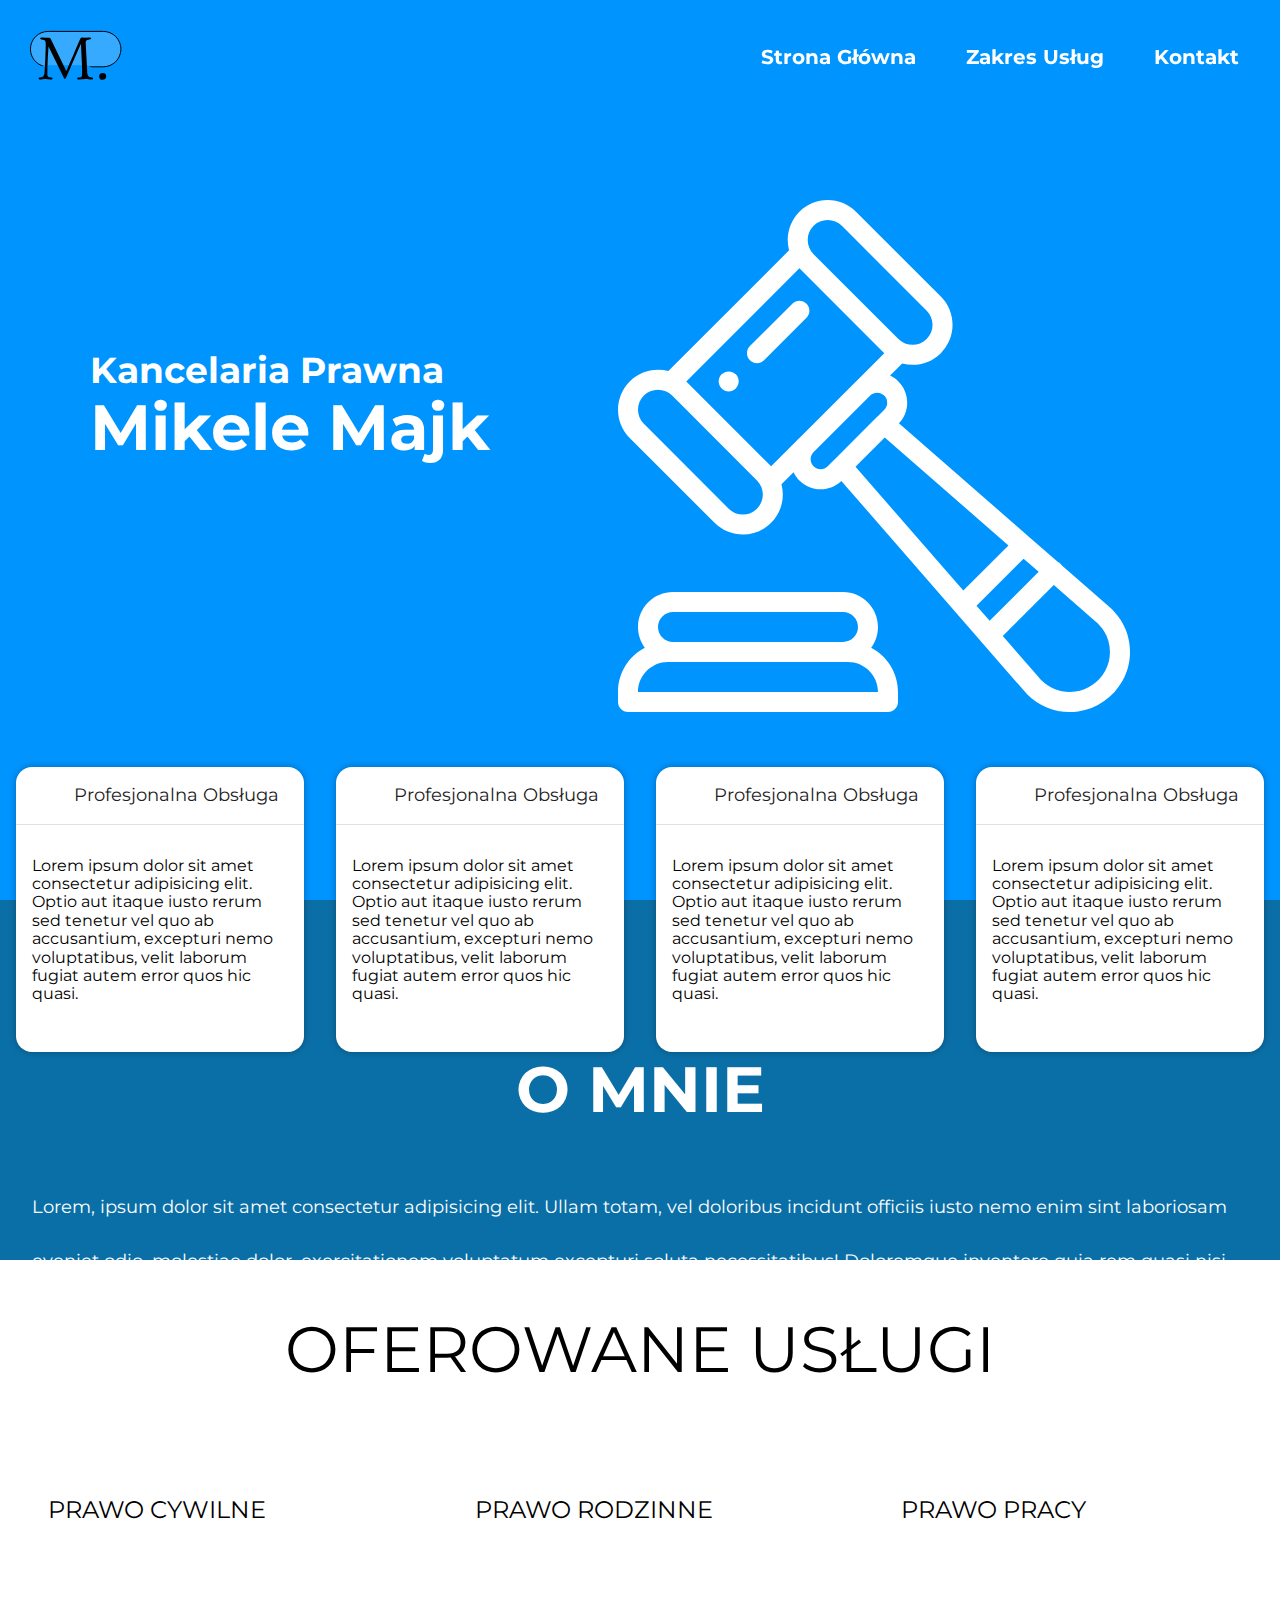
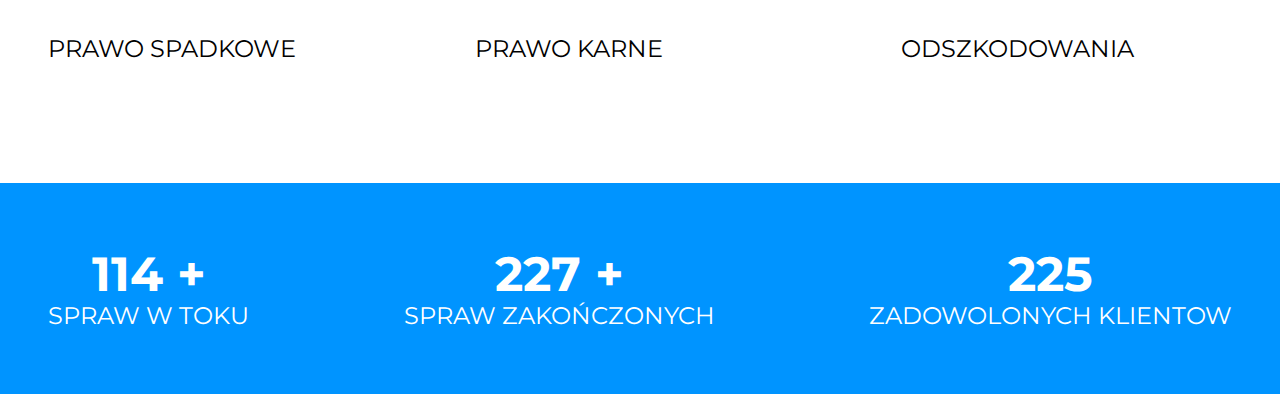
==== index.html @ 40ad1395 "Updates" ====
<!doctype html><html lang="pl"><head><meta charset="UTF-8"/><meta name="viewport" content="width=device-width,initial-scale=1"/><title>Mikele - Kancelaria Prawna</title><meta name="description" content="Your project description"/><meta property="og:title" content="Mikele - Kancelaria Prawna"/><meta property="og:description" content="Mikele - Kancelaria Prawna"/><meta property="og:url" content=""/><meta property="og:image" content="https://.com/wtf-gulp-starter/assets/img/cover.png"/><link href="index.bbb75e2b.css" rel="stylesheet"></head><body><nav class="navigation"><div class="navigation__container"><div><img class="navigation__logo" src="img/Logo.f5d81671.svg" alt="logo"></div><ul class="navigation__list"><li class="navigation__list--item"><a class="navigation__link" href="">Strona Główna</a></li><li class="navigation__list--item"><a class="navigation__link" href="">Zakres Usług</a></li><li class="navigation__list--item"><a class="navigation__link" href="">Kontakt</a></li></ul></div></nav><header class="hero"><div class="hero__container"><div class="hero__text-container"><h1 class="hero__title">Kancelaria Prawna</h1><p class="hero__title-below">Mikele Majk</p></div><div class="hero__img-container"><img class="hero__img" src="img/hero.369b5336.svg" alt=""></div></div></header><main><section class="profits"><div class="profits--container-test"><div class="profits--container"><article class="profit"><div class="profit__header"><img class="profit__header--icon" src="img/contract" 1.8378bfce.svg alt=""><p class="profit__header--title">Profesjonalna Obsługa</p></div><p class="profit__description">Lorem ipsum dolor sit amet consectetur adipisicing elit. Optio aut itaque iusto rerum sed tenetur vel quo ab accusantium, excepturi nemo voluptatibus, velit laborum fugiat autem error quos hic quasi.</p></article><article class="profit"><div class="profit__header"><img class="profit__header--icon" src="img/contract" 1.8378bfce.svg alt=""><p class="profit__header--title">Profesjonalna Obsługa</p></div><p class="profit__description">Lorem ipsum dolor sit amet consectetur adipisicing elit. Optio aut itaque iusto rerum sed tenetur vel quo ab accusantium, excepturi nemo voluptatibus, velit laborum fugiat autem error quos hic quasi.</p></article><article class="profit"><div class="profit__header"><img class="profit__header--icon" src="img/contract" 1.8378bfce.svg alt=""><p class="profit__header--title">Profesjonalna Obsługa</p></div><p class="profit__description">Lorem ipsum dolor sit amet consectetur adipisicing elit. Optio aut itaque iusto rerum sed tenetur vel quo ab accusantium, excepturi nemo voluptatibus, velit laborum fugiat autem error quos hic quasi.</p></article><article class="profit"><div class="profit__header"><img class="profit__header--icon" src="img/contract" 1.8378bfce.svg alt=""><p class="profit__header--title">Profesjonalna Obsługa</p></div><p class="profit__description">Lorem ipsum dolor sit amet consectetur adipisicing elit. Optio aut itaque iusto rerum sed tenetur vel quo ab accusantium, excepturi nemo voluptatibus, velit laborum fugiat autem error quos hic quasi.</p></article></div></div></section><section class="aboutMe"><div class="aboutMe-container"><div><img class="aboutMe__img" src="img/guard" 1.23314ca1.svg alt=""></div><div class="aboutMe__text"><h2 class="aboutMe__text--head">O MNIE</h2><p class="aboutMe__text--paragraph">Lorem, ipsum dolor sit amet consectetur adipisicing elit. Ullam totam, vel doloribus incidunt officiis iusto nemo enim sint laboriosam eveniet odio, molestiae dolor, exercitationem voluptatum excepturi soluta necessitatibus! Doloremque inventore quia rem quasi nisi aspernatur eum! Itaque rem sapiente architecto in nam veritatis ad perferendis quod eligendi? Labore, quas et.</p></div></div></section><section class="services"><div class="sercives__container"><h2 class="sercives__header">OFEROWANE USŁUGI</h2><div class="services__grid"><article class="service"><img src="img/law" 2.0ca33d0a.svg alt=""><p class="service__name">PRAWO CYWILNE</p></article><article class="service"><img src="img/law" 2.0ca33d0a.svg alt=""><p class="service__name">PRAWO RODZINNE</p></article><article class="service"><img src="img/law" 2.0ca33d0a.svg alt=""><p class="service__name">PRAWO PRACY</p></article><article class="service"><img src="img/law" 2.0ca33d0a.svg alt=""><p class="service__name">PRAWO SPADKOWE</p></article><article class="service"><img src="img/law" 2.0ca33d0a.svg alt=""><p class="service__name">PRAWO KARNE</p></article><article class="service"><img src="img/law" 2.0ca33d0a.svg alt=""><p class="service__name">ODSZKODOWANIA</p></article></div></div></section><section class="statistics"><div class="statistics__container"><article class="statistic"><h2 class="statistic__stat">114 +</h2><p class="statistic__name">SPRAW W TOKU</p></article><article class="statistic"><h2 class="statistic__stat">227 +</h2><p class="statistic__name">SPRAW ZAKOŃCZONYCH</p></article><article class="statistic"><h2 class="statistic__stat">225</h2><p class="statistic__name">ZADOWOLONYCH KLIENTOW</p></article></div></section></main><script src="index.bbb75e2b.js"></script></body></html>
---- index.bbb75e2b.css ----
@import url(https://fonts.googleapis.com/css2?family=Oregano&display=swap);@import url(https://fonts.googleapis.com/css2?family=Nunito:wght@400;700&family=Oregano&display=swap);@import url(https://fonts.googleapis.com/css2?family=Montserrat:wght@300;400;700&display=swap);
/*! normalize.css v8.0.1 | MIT License | github.com/necolas/normalize.css */html{line-height:1.15;-webkit-text-size-adjust:100%}body{margin:0}main{display:block}h1{font-size:2em;margin:.67em 0}hr{box-sizing:content-box;height:0;overflow:visible}pre{font-family:monospace,monospace;font-size:1em}a{background-color:transparent}abbr[title]{border-bottom:none;text-decoration:underline;text-decoration:underline dotted}b,strong{font-weight:bolder}code,kbd,samp{font-family:monospace,monospace;font-size:1em}small{font-size:80%}sub,sup{font-size:75%;line-height:0;position:relative;vertical-align:baseline}sub{bottom:-.25em}sup{top:-.5em}img{border-style:none}button,input,optgroup,select,textarea{font-family:inherit;font-size:100%;line-height:1.15;margin:0}button,input{overflow:visible}button,select{text-transform:none}[type=button],[type=reset],[type=submit],button{-webkit-appearance:button}[type=button]::-moz-focus-inner,[type=reset]::-moz-focus-inner,[type=submit]::-moz-focus-inner,button::-moz-focus-inner{border-style:none;padding:0}[type=button]:-moz-focusring,[type=reset]:-moz-focusring,[type=submit]:-moz-focusring,button:-moz-focusring{outline:1px dotted ButtonText}fieldset{padding:.35em .75em .625em}legend{box-sizing:border-box;color:inherit;display:table;max-width:100%;padding:0;white-space:normal}progress{vertical-align:baseline}textarea{overflow:auto}[type=checkbox],[type=radio]{box-sizing:border-box;padding:0}[type=number]::-webkit-inner-spin-button,[type=number]::-webkit-outer-spin-button{height:auto}[type=search]{-webkit-appearance:textfield;outline-offset:-2px}[type=search]::-webkit-search-decoration{-webkit-appearance:none}::-webkit-file-upload-button{-webkit-appearance:button;font:inherit}details{display:block}summary{display:list-item}[hidden],template{display:none}.hero{background:#0094ff;width:100%;min-height:100vh}.hero__container{max-width:1440px;margin-left:auto;margin-right:auto;position:relative}.hero__text-container{display:flex;flex-direction:column;justify-content:center;position:absolute;top:350px;left:90px}.hero__title{font-size:36px}.hero__title,.hero__title-below{font-weight:700;color:#fff;margin:0}.hero__title-below{font-size:64px}.hero__img-container{position:absolute;top:200px;right:150px}.hero__img{width:512px;height:512px}@media(max-width:1200px){.hero__container{display:flex;flex-direction:column;align-items:center;justify-content:center;height:100vh}.hero__text-container{position:static;padding:64px}.hero__img-container{position:static}}@media(max-width:600px){.hero__text-container{position:static;padding:16px}.hero__img-container{position:static}.hero__img{width:256px;height:256px}.hero__title{font-size:48px}.hero__title-below{font-size:24px;font-weight:400;padding-bottom:16px}}.navigation{position:fixed;left:0;height:100px;width:100vw;z-index:20}.navigation__container{top:0;max-width:1440px;margin:0 auto;display:flex;justify-content:space-between;flex-direction:row}.navigation__logo{margin:25px 0 0 25px;width:100px;height:60px}.navigation__list{display:flex;flex-direction:row;margin-right:1rem}.navigation__list--item{margin:30px 25px 0;list-style:none;color:#fff}.navigation__link{color:#fff;text-decoration:none;font-size:20px;font-weight:700;font-family:Montserrat,sans-serif}.profits--container{display:grid;grid-template-columns:repeat(auto-fit,minmax(280px,1fr))}@media(min-width:1200px){.profits--container{position:absolute;top:-149px}}.profits--container-test{max-width:1300px;margin:0 auto;position:relative}.profit{z-index:10;margin:1rem;padding-bottom:16px;background-color:#fff;box-shadow:0 0 7px rgba(0,0,0,.29);border-radius:16px}.profit__header{display:flex;flex-direction:row;align-items:center;justify-content:center;border-bottom:1px solid rgba(0,0,0,.123)}.profit__header--icon{margin:1rem;max-width:100%;max-height:100%}.profit__header--title{font-size:18px;color:#212121}.profit__description{padding:1rem}.aboutMe{background-color:#0b6fa7;width:100%}.aboutMe-container{position:relative;max-width:1440px;height:100%;margin:0 auto;display:flex;flex-direction:row;justify-items:center;align-items:center}@media(min-width:1200px){.aboutMe-container{top:100px}}.aboutMe__img{margin-top:200px;padding-bottom:128px}@media(max-width:857px){.aboutMe__img{display:none}}.aboutMe__text{margin:0 2rem}.aboutMe__text--head{font-size:64px;text-align:center;color:#fff;font-weight:700}.aboutMe__text--paragraph{font-size:18px;text-align:left;color:#fff;line-height:3em}.services__grid{display:grid;grid-template-columns:1fr 1fr 1fr;margin-bottom:64px}@media(max-width:1200px){.services__grid{grid-template-columns:1fr 1fr}}@media(max-width:800px){.services__grid{grid-template-columns:1fr;display:flex;flex-direction:column;justify-content:center;align-items:center}}.sercives__container{max-width:1300px;margin:0 auto;position:relative}.sercives__header{font-size:64px;font-weight:400;text-align:center}@media(max-width:1080px){.sercives__header{font-size:48px}}.service{display:flex;justify-items:center;align-items:center;padding:2rem 1rem}.service__name{font-size:24px;margin-left:32px}.statistics{padding:32px;width:100%;background-color:#0094ff}.statistics__container{max-width:1300px;margin:0 auto;display:flex;flex-direction:row;justify-content:space-between;align-items:center}@media(max-width:800px){.statistics__container{flex-direction:column}}.statistic{text-align:center;margin:32px 16px}.statistic__stat{font-size:48px;color:#fff;text-align:center;margin:0}.statistic__name{font-size:24px;color:#fff;margin:0}html{box-sizing:border-box;font-size:16px;font-family:Montserrat,sans-serif;margin:0;padding:0}*,:after,:before{box-sizing:inherit}
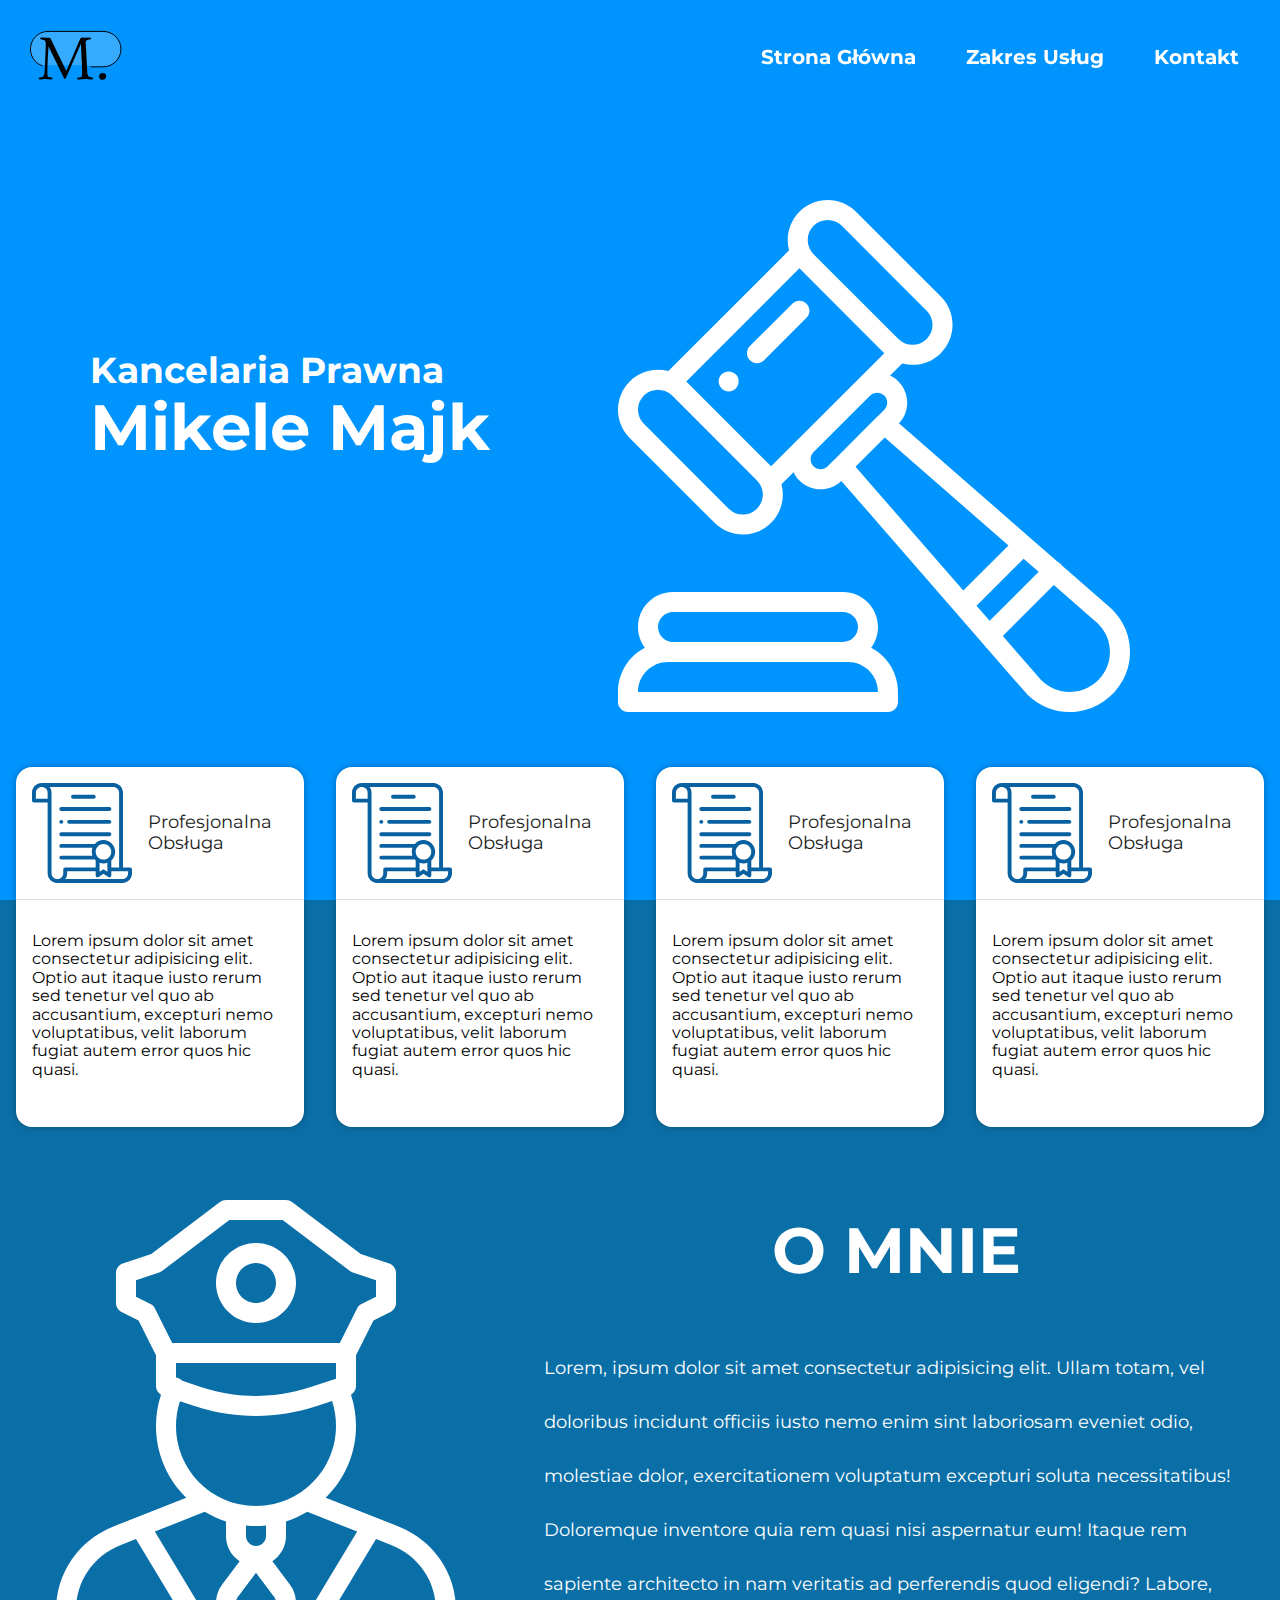
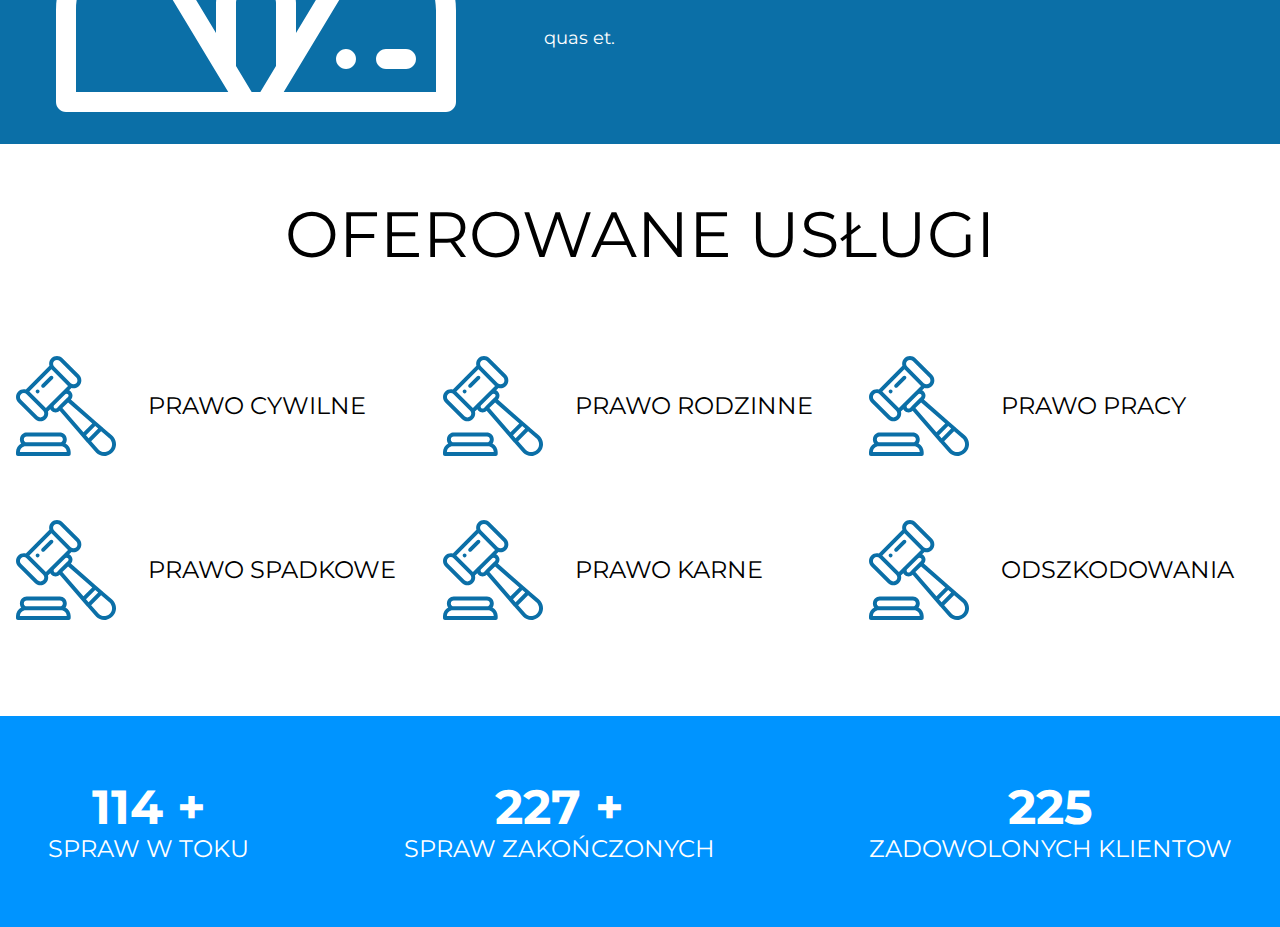
==== commit 9ae1843a: "Updates" ====
--- a/index.html
+++ b/index.html
@@ -1 +1 @@
-<!doctype html><html lang="pl"><head><meta charset="UTF-8"/><meta name="viewport" content="width=device-width,initial-scale=1"/><title>Mikele - Kancelaria Prawna</title><meta name="description" content="Your project description"/><meta property="og:title" content="Mikele - Kancelaria Prawna"/><meta property="og:description" content="Mikele - Kancelaria Prawna"/><meta property="og:url" content=""/><meta property="og:image" content="https://.com/wtf-gulp-starter/assets/img/cover.png"/><link href="index.bbb75e2b.css" rel="stylesheet"></head><body><nav class="navigation"><div class="navigation__container"><div><img class="navigation__logo" src="img/Logo.f5d81671.svg" alt="logo"></div><ul class="navigation__list"><li class="navigation__list--item"><a class="navigation__link" href="">Strona Główna</a></li><li class="navigation__list--item"><a class="navigation__link" href="">Zakres Usług</a></li><li class="navigation__list--item"><a class="navigation__link" href="">Kontakt</a></li></ul></div></nav><header class="hero"><div class="hero__container"><div class="hero__text-container"><h1 class="hero__title">Kancelaria Prawna</h1><p class="hero__title-below">Mikele Majk</p></div><div class="hero__img-container"><img class="hero__img" src="img/hero.369b5336.svg" alt=""></div></div></header><main><section class="profits"><div class="profits--container-test"><div class="profits--container"><article class="profit"><div class="profit__header"><img class="profit__header--icon" src="img/contract" 1.8378bfce.svg alt=""><p class="profit__header--title">Profesjonalna Obsługa</p></div><p class="profit__description">Lorem ipsum dolor sit amet consectetur adipisicing elit. Optio aut itaque iusto rerum sed tenetur vel quo ab accusantium, excepturi nemo voluptatibus, velit laborum fugiat autem error quos hic quasi.</p></article><article class="profit"><div class="profit__header"><img class="profit__header--icon" src="img/contract" 1.8378bfce.svg alt=""><p class="profit__header--title">Profesjonalna Obsługa</p></div><p class="profit__description">Lorem ipsum dolor sit amet consectetur adipisicing elit. Optio aut itaque iusto rerum sed tenetur vel quo ab accusantium, excepturi nemo voluptatibus, velit laborum fugiat autem error quos hic quasi.</p></article><article class="profit"><div class="profit__header"><img class="profit__header--icon" src="img/contract" 1.8378bfce.svg alt=""><p class="profit__header--title">Profesjonalna Obsługa</p></div><p class="profit__description">Lorem ipsum dolor sit amet consectetur adipisicing elit. Optio aut itaque iusto rerum sed tenetur vel quo ab accusantium, excepturi nemo voluptatibus, velit laborum fugiat autem error quos hic quasi.</p></article><article class="profit"><div class="profit__header"><img class="profit__header--icon" src="img/contract" 1.8378bfce.svg alt=""><p class="profit__header--title">Profesjonalna Obsługa</p></div><p class="profit__description">Lorem ipsum dolor sit amet consectetur adipisicing elit. Optio aut itaque iusto rerum sed tenetur vel quo ab accusantium, excepturi nemo voluptatibus, velit laborum fugiat autem error quos hic quasi.</p></article></div></div></section><section class="aboutMe"><div class="aboutMe-container"><div><img class="aboutMe__img" src="img/guard" 1.23314ca1.svg alt=""></div><div class="aboutMe__text"><h2 class="aboutMe__text--head">O MNIE</h2><p class="aboutMe__text--paragraph">Lorem, ipsum dolor sit amet consectetur adipisicing elit. Ullam totam, vel doloribus incidunt officiis iusto nemo enim sint laboriosam eveniet odio, molestiae dolor, exercitationem voluptatum excepturi soluta necessitatibus! Doloremque inventore quia rem quasi nisi aspernatur eum! Itaque rem sapiente architecto in nam veritatis ad perferendis quod eligendi? Labore, quas et.</p></div></div></section><section class="services"><div class="sercives__container"><h2 class="sercives__header">OFEROWANE USŁUGI</h2><div class="services__grid"><article class="service"><img src="img/law" 2.0ca33d0a.svg alt=""><p class="service__name">PRAWO CYWILNE</p></article><article class="service"><img src="img/law" 2.0ca33d0a.svg alt=""><p class="service__name">PRAWO RODZINNE</p></article><article class="service"><img src="img/law" 2.0ca33d0a.svg alt=""><p class="service__name">PRAWO PRACY</p></article><article class="service"><img src="img/law" 2.0ca33d0a.svg alt=""><p class="service__name">PRAWO SPADKOWE</p></article><article class="service"><img src="img/law" 2.0ca33d0a.svg alt=""><p class="service__name">PRAWO KARNE</p></article><article class="service"><img src="img/law" 2.0ca33d0a.svg alt=""><p class="service__name">ODSZKODOWANIA</p></article></div></div></section><section class="statistics"><div class="statistics__container"><article class="statistic"><h2 class="statistic__stat">114 +</h2><p class="statistic__name">SPRAW W TOKU</p></article><article class="statistic"><h2 class="statistic__stat">227 +</h2><p class="statistic__name">SPRAW ZAKOŃCZONYCH</p></article><article class="statistic"><h2 class="statistic__stat">225</h2><p class="statistic__name">ZADOWOLONYCH KLIENTOW</p></article></div></section></main><script src="index.bbb75e2b.js"></script></body></html>+<!doctype html><html lang="pl"><head><meta charset="UTF-8"/><meta name="viewport" content="width=device-width,initial-scale=1"/><title>Mikele - Kancelaria Prawna</title><meta name="description" content="Your project description"/><meta property="og:title" content="Mikele - Kancelaria Prawna"/><meta property="og:description" content="Mikele - Kancelaria Prawna"/><meta property="og:url" content=""/><meta property="og:image" content="https://.com/wtf-gulp-starter/assets/img/cover.png"/><link href="index.c97916fb.css" rel="stylesheet"></head><body><nav class="navigation"><div class="navigation__container"><div><img class="navigation__logo" src="img/Logo.f5d81671.svg" alt="logo"></div><ul class="navigation__list"><li class="navigation__list--item"><a class="navigation__link" href="">Strona Główna</a></li><li class="navigation__list--item"><a class="navigation__link" href="">Zakres Usług</a></li><li class="navigation__list--item"><a class="navigation__link" href="">Kontakt</a></li></ul></div></nav><header class="hero"><div class="hero__container"><div class="hero__text-container"><h1 class="hero__title">Kancelaria Prawna</h1><p class="hero__title-below">Mikele Majk</p></div><div class="hero__img-container"><img class="hero__img" src="img/hero.369b5336.svg" alt=""></div></div></header><main><section class="profits"><div class="profits--container-test"><div class="profits--container"><article class="profit"><div class="profit__header"><img class="profit__header--icon" src="img/contract.8378bfce.svg" alt=""><p class="profit__header--title">Profesjonalna Obsługa</p></div><p class="profit__description">Lorem ipsum dolor sit amet consectetur adipisicing elit. Optio aut itaque iusto rerum sed tenetur vel quo ab accusantium, excepturi nemo voluptatibus, velit laborum fugiat autem error quos hic quasi.</p></article><article class="profit"><div class="profit__header"><img class="profit__header--icon" src="img/contract.8378bfce.svg" alt=""><p class="profit__header--title">Profesjonalna Obsługa</p></div><p class="profit__description">Lorem ipsum dolor sit amet consectetur adipisicing elit. Optio aut itaque iusto rerum sed tenetur vel quo ab accusantium, excepturi nemo voluptatibus, velit laborum fugiat autem error quos hic quasi.</p></article><article class="profit"><div class="profit__header"><img class="profit__header--icon" src="img/contract.8378bfce.svg" alt=""><p class="profit__header--title">Profesjonalna Obsługa</p></div><p class="profit__description">Lorem ipsum dolor sit amet consectetur adipisicing elit. Optio aut itaque iusto rerum sed tenetur vel quo ab accusantium, excepturi nemo voluptatibus, velit laborum fugiat autem error quos hic quasi.</p></article><article class="profit"><div class="profit__header"><img class="profit__header--icon" src="img/contract.8378bfce.svg" alt=""><p class="profit__header--title">Profesjonalna Obsługa</p></div><p class="profit__description">Lorem ipsum dolor sit amet consectetur adipisicing elit. Optio aut itaque iusto rerum sed tenetur vel quo ab accusantium, excepturi nemo voluptatibus, velit laborum fugiat autem error quos hic quasi.</p></article></div></div></section><section class="aboutMe"><div class="aboutMe-container"><div><img class="aboutMe__img" src="img/guard.23314ca1.svg" alt=""></div><div class="aboutMe__text"><h2 class="aboutMe__text--head">O MNIE</h2><p class="aboutMe__text--paragraph">Lorem, ipsum dolor sit amet consectetur adipisicing elit. Ullam totam, vel doloribus incidunt officiis iusto nemo enim sint laboriosam eveniet odio, molestiae dolor, exercitationem voluptatum excepturi soluta necessitatibus! Doloremque inventore quia rem quasi nisi aspernatur eum! Itaque rem sapiente architecto in nam veritatis ad perferendis quod eligendi? Labore, quas et.</p></div></div></section><section class="services"><div class="sercives__container"><h2 class="sercives__header">OFEROWANE USŁUGI</h2><div class="services__grid"><article class="service"><img src="img/law.0ca33d0a.svg" alt=""><p class="service__name">PRAWO CYWILNE</p></article><article class="service"><img src="img/law.0ca33d0a.svg" alt=""><p class="service__name">PRAWO RODZINNE</p></article><article class="service"><img src="img/law.0ca33d0a.svg" alt=""><p class="service__name">PRAWO PRACY</p></article><article class="service"><img src="img/law.0ca33d0a.svg" alt=""><p class="service__name">PRAWO SPADKOWE</p></article><article class="service"><img src="img/law.0ca33d0a.svg" alt=""><p class="service__name">PRAWO KARNE</p></article><article class="service"><img src="img/law.0ca33d0a.svg" alt=""><p class="service__name">ODSZKODOWANIA</p></article></div></div></section><section class="statistics"><div class="statistics__container"><article class="statistic"><h2 class="statistic__stat">114 +</h2><p class="statistic__name">SPRAW W TOKU</p></article><article class="statistic"><h2 class="statistic__stat">227 +</h2><p class="statistic__name">SPRAW ZAKOŃCZONYCH</p></article><article class="statistic"><h2 class="statistic__stat">225</h2><p class="statistic__name">ZADOWOLONYCH KLIENTOW</p></article></div></section></main><script src="index.c97916fb.js"></script></body></html>--- a/index.c97916fb.css
+++ b/index.c97916fb.css
@@ -0,0 +1,2 @@
+@import url(https://fonts.googleapis.com/css2?family=Oregano&display=swap);@import url(https://fonts.googleapis.com/css2?family=Nunito:wght@400;700&family=Oregano&display=swap);@import url(https://fonts.googleapis.com/css2?family=Montserrat:wght@300;400;700&display=swap);
+/*! normalize.css v8.0.1 | MIT License | github.com/necolas/normalize.css */html{line-height:1.15;-webkit-text-size-adjust:100%}body{margin:0}main{display:block}h1{font-size:2em;margin:.67em 0}hr{box-sizing:content-box;height:0;overflow:visible}pre{font-family:monospace,monospace;font-size:1em}a{background-color:transparent}abbr[title]{border-bottom:none;text-decoration:underline;text-decoration:underline dotted}b,strong{font-weight:bolder}code,kbd,samp{font-family:monospace,monospace;font-size:1em}small{font-size:80%}sub,sup{font-size:75%;line-height:0;position:relative;vertical-align:baseline}sub{bottom:-.25em}sup{top:-.5em}img{border-style:none}button,input,optgroup,select,textarea{font-family:inherit;font-size:100%;line-height:1.15;margin:0}button,input{overflow:visible}button,select{text-transform:none}[type=button],[type=reset],[type=submit],button{-webkit-appearance:button}[type=button]::-moz-focus-inner,[type=reset]::-moz-focus-inner,[type=submit]::-moz-focus-inner,button::-moz-focus-inner{border-style:none;padding:0}[type=button]:-moz-focusring,[type=reset]:-moz-focusring,[type=submit]:-moz-focusring,button:-moz-focusring{outline:1px dotted ButtonText}fieldset{padding:.35em .75em .625em}legend{box-sizing:border-box;color:inherit;display:table;max-width:100%;padding:0;white-space:normal}progress{vertical-align:baseline}textarea{overflow:auto}[type=checkbox],[type=radio]{box-sizing:border-box;padding:0}[type=number]::-webkit-inner-spin-button,[type=number]::-webkit-outer-spin-button{height:auto}[type=search]{-webkit-appearance:textfield;outline-offset:-2px}[type=search]::-webkit-search-decoration{-webkit-appearance:none}::-webkit-file-upload-button{-webkit-appearance:button;font:inherit}details{display:block}summary{display:list-item}[hidden],template{display:none}.hero{background:#0094ff;width:100%;min-height:100vh}.hero__container{max-width:1440px;margin-left:auto;margin-right:auto;position:relative}.hero__text-container{display:flex;flex-direction:column;justify-content:center;position:absolute;top:350px;left:90px}.hero__title{font-size:36px}.hero__title,.hero__title-below{font-weight:700;color:#fff;margin:0}.hero__title-below{font-size:64px}.hero__img-container{position:absolute;top:200px;right:150px}.hero__img{width:512px;height:512px}@media(max-width:1200px){.hero__container{display:flex;flex-direction:column;align-items:center;justify-content:center;height:100vh}.hero__text-container{position:static;padding:64px}.hero__img-container{position:static}}@media(max-width:600px){.hero__text-container{position:static;padding:16px}.hero__img-container{position:static}.hero__img{width:256px;height:256px}.hero__title{font-size:48px}.hero__title-below{font-size:24px;font-weight:400;padding-bottom:16px}}.navigation{position:fixed;left:0;height:100px;width:100vw;z-index:20}.navigation__container{top:0;max-width:1440px;margin:0 auto;display:flex;justify-content:space-between;flex-direction:row}.navigation__logo{margin:25px 0 0 25px;width:100px;height:60px}.navigation__list{display:flex;flex-direction:row;margin-right:1rem}.navigation__list--item{margin:30px 25px 0;list-style:none;color:#fff}.navigation__link{color:#fff;text-decoration:none;font-size:20px;font-weight:700;font-family:Montserrat,sans-serif}.profits--container{display:grid;grid-template-columns:repeat(auto-fit,minmax(280px,1fr))}@media(min-width:1200px){.profits--container{position:absolute;top:-149px}}.profits--container-test{max-width:1300px;margin:0 auto;position:relative}.profit{z-index:10;margin:1rem;padding-bottom:16px;background-color:#fff;box-shadow:0 0 7px rgba(0,0,0,.29);border-radius:16px}.profit__header{display:flex;flex-direction:row;align-items:center;justify-content:center;border-bottom:1px solid rgba(0,0,0,.123)}.profit__header--icon{margin:1rem;max-width:100%;max-height:100%}.profit__header--title{font-size:18px;color:#212121}.profit__description{padding:1rem}.aboutMe{background-color:#0b6fa7;width:100%}.aboutMe-container{position:relative;max-width:1440px;height:100%;margin:0 auto;display:flex;flex-direction:row;justify-items:center;align-items:center}@media(min-width:1200px){.aboutMe-container{top:100px}}.aboutMe__img{margin-top:200px;padding-bottom:128px}@media(max-width:857px){.aboutMe__img{display:none}}.aboutMe__text{margin:0 2rem}.aboutMe__text--head{font-size:64px;text-align:center;color:#fff;font-weight:700}.aboutMe__text--paragraph{font-size:18px;text-align:left;color:#fff;line-height:3em}.services__grid{display:grid;grid-template-columns:1fr 1fr 1fr;margin-bottom:64px}@media(max-width:1200px){.services__grid{grid-template-columns:1fr 1fr}}@media(max-width:800px){.services__grid{grid-template-columns:1fr;display:flex;flex-direction:column;justify-content:center;align-items:center}}.sercives__container{max-width:1300px;margin:0 auto;position:relative}.sercives__header{font-size:64px;font-weight:400;text-align:center}@media(max-width:1080px){.sercives__header{font-size:48px}}.service{display:flex;justify-items:center;align-items:center;padding:2rem 1rem}.service__name{font-size:24px;margin-left:32px}.statistics{padding:32px;width:100%;background-color:#0094ff}.statistics__container{max-width:1300px;margin:0 auto;display:flex;flex-direction:row;justify-content:space-between;align-items:center}@media(max-width:800px){.statistics__container{flex-direction:column}}.statistic{text-align:center;margin:32px 16px}.statistic__stat{font-size:48px;color:#fff;text-align:center;margin:0}.statistic__name{font-size:24px;color:#fff;margin:0}html{box-sizing:border-box;font-size:16px;font-family:Montserrat,sans-serif;margin:0;padding:0}*,:after,:before{box-sizing:inherit}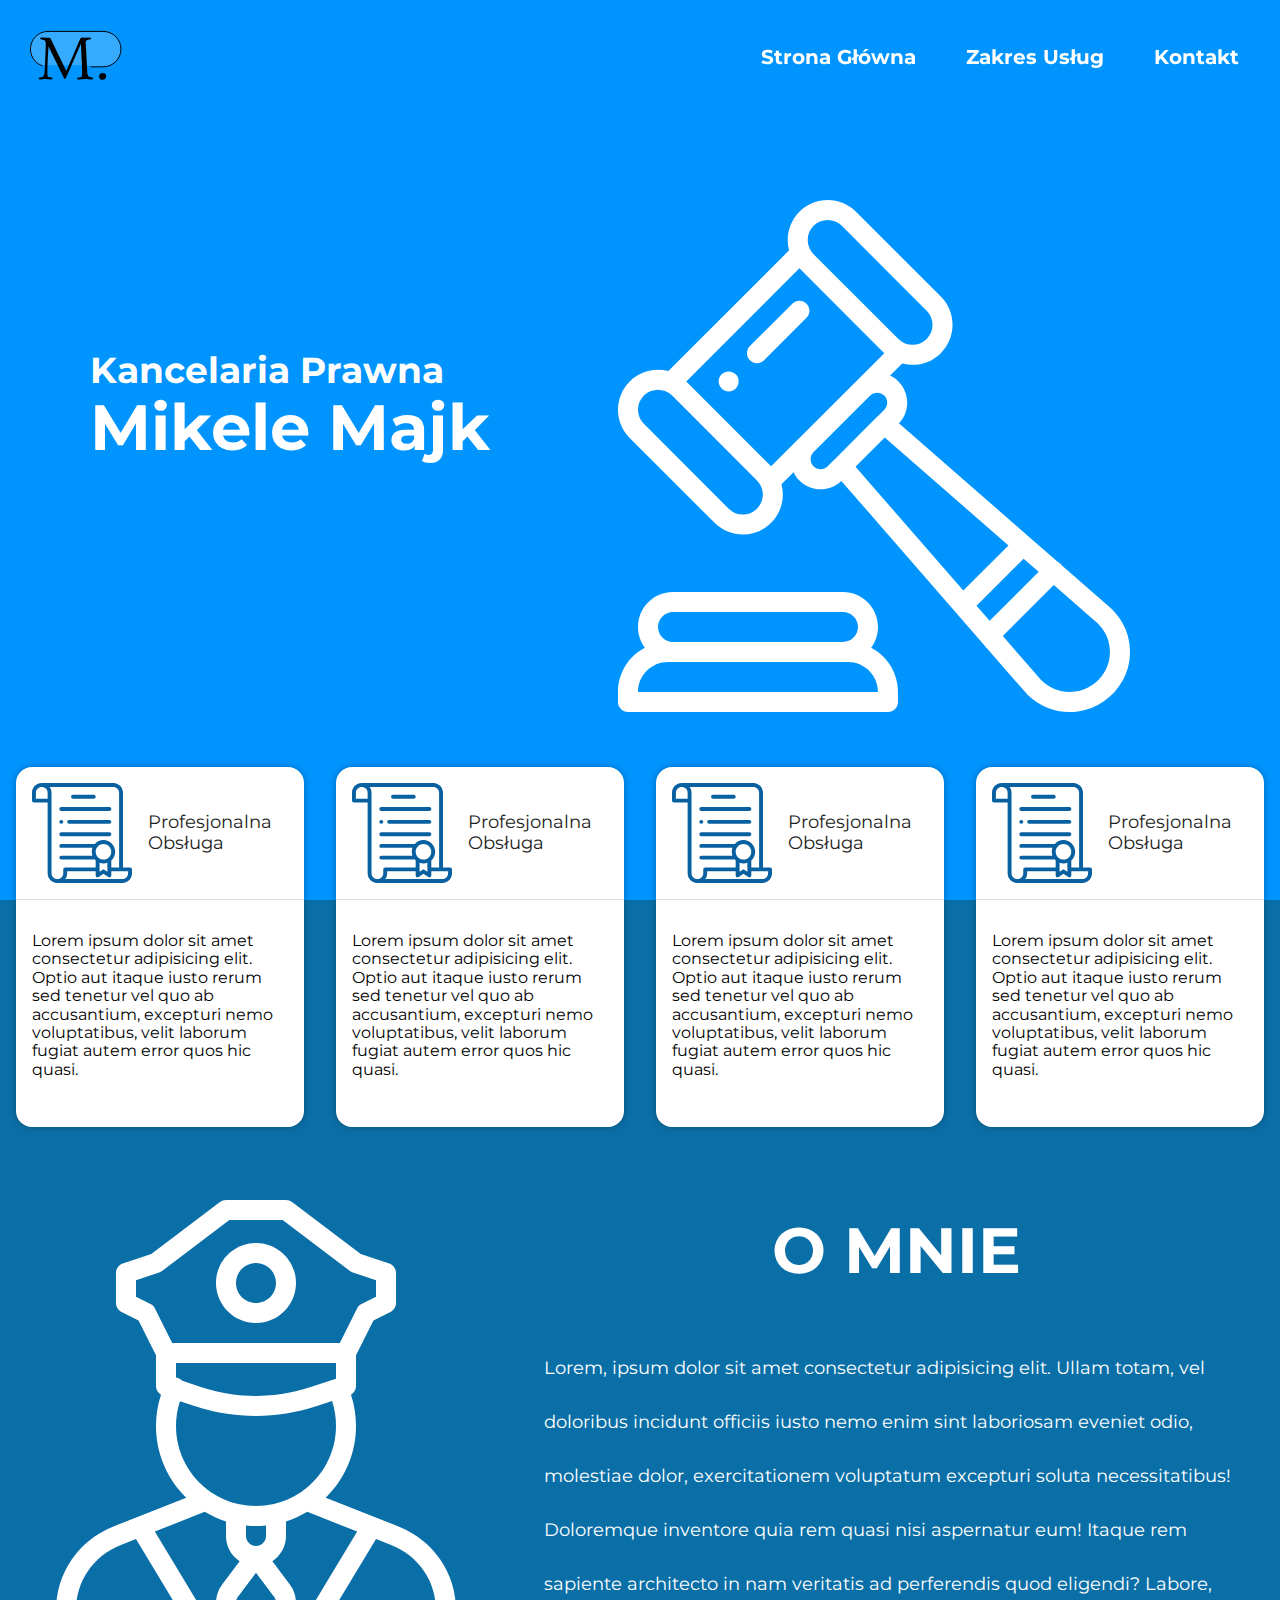
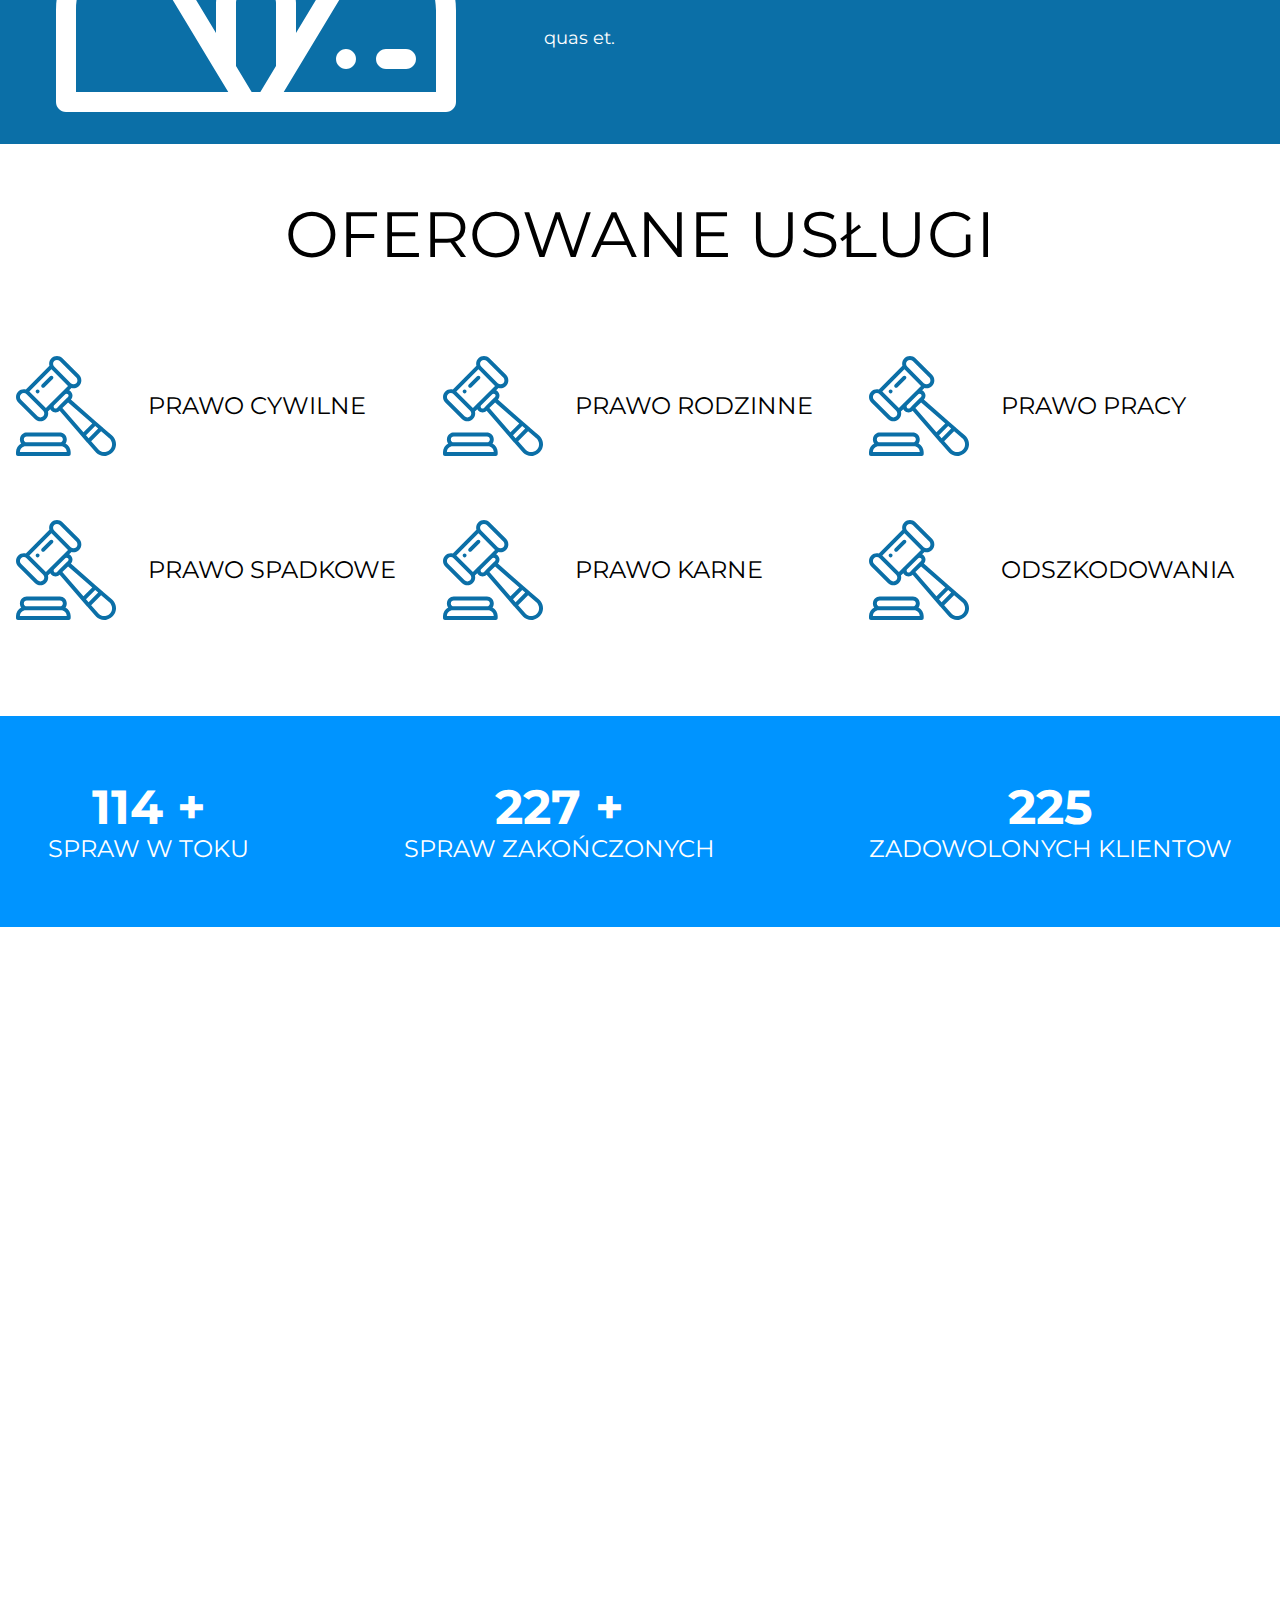
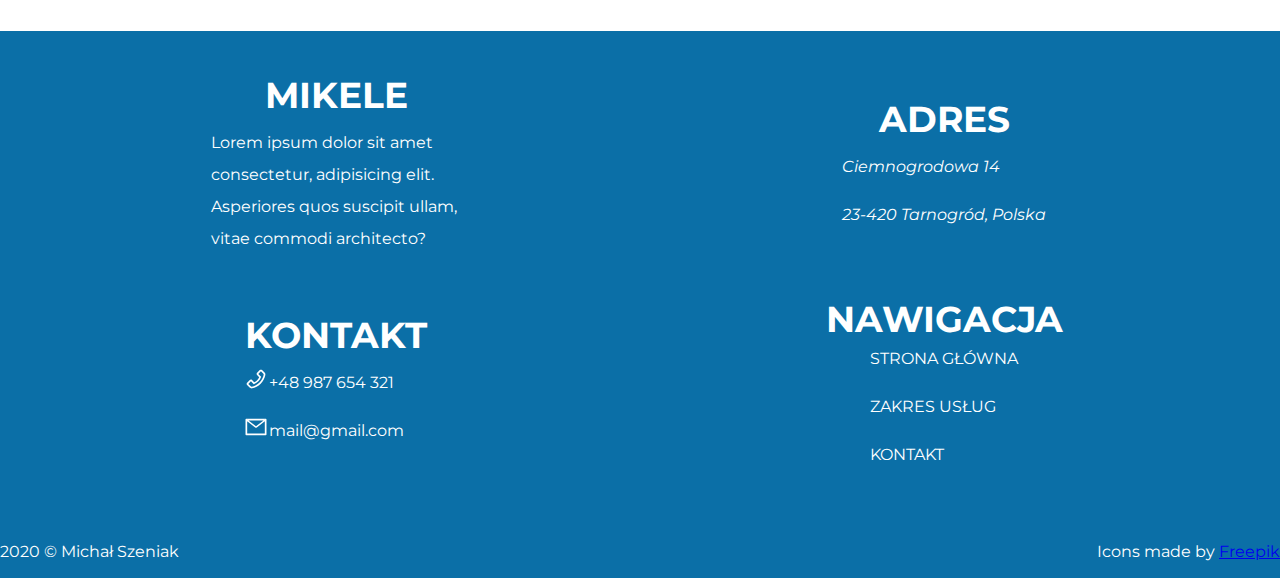
==== commit 4325169a: "Updates" ====
--- a/index.html
+++ b/index.html
@@ -1 +1 @@
-<!doctype html><html lang="pl"><head><meta charset="UTF-8"/><meta name="viewport" content="width=device-width,initial-scale=1"/><title>Mikele - Kancelaria Prawna</title><meta name="description" content="Your project description"/><meta property="og:title" content="Mikele - Kancelaria Prawna"/><meta property="og:description" content="Mikele - Kancelaria Prawna"/><meta property="og:url" content=""/><meta property="og:image" content="https://.com/wtf-gulp-starter/assets/img/cover.png"/><link href="index.c97916fb.css" rel="stylesheet"></head><body><nav class="navigation"><div class="navigation__container"><div><img class="navigation__logo" src="img/Logo.f5d81671.svg" alt="logo"></div><ul class="navigation__list"><li class="navigation__list--item"><a class="navigation__link" href="">Strona Główna</a></li><li class="navigation__list--item"><a class="navigation__link" href="">Zakres Usług</a></li><li class="navigation__list--item"><a class="navigation__link" href="">Kontakt</a></li></ul></div></nav><header class="hero"><div class="hero__container"><div class="hero__text-container"><h1 class="hero__title">Kancelaria Prawna</h1><p class="hero__title-below">Mikele Majk</p></div><div class="hero__img-container"><img class="hero__img" src="img/hero.369b5336.svg" alt=""></div></div></header><main><section class="profits"><div class="profits--container-test"><div class="profits--container"><article class="profit"><div class="profit__header"><img class="profit__header--icon" src="img/contract.8378bfce.svg" alt=""><p class="profit__header--title">Profesjonalna Obsługa</p></div><p class="profit__description">Lorem ipsum dolor sit amet consectetur adipisicing elit. Optio aut itaque iusto rerum sed tenetur vel quo ab accusantium, excepturi nemo voluptatibus, velit laborum fugiat autem error quos hic quasi.</p></article><article class="profit"><div class="profit__header"><img class="profit__header--icon" src="img/contract.8378bfce.svg" alt=""><p class="profit__header--title">Profesjonalna Obsługa</p></div><p class="profit__description">Lorem ipsum dolor sit amet consectetur adipisicing elit. Optio aut itaque iusto rerum sed tenetur vel quo ab accusantium, excepturi nemo voluptatibus, velit laborum fugiat autem error quos hic quasi.</p></article><article class="profit"><div class="profit__header"><img class="profit__header--icon" src="img/contract.8378bfce.svg" alt=""><p class="profit__header--title">Profesjonalna Obsługa</p></div><p class="profit__description">Lorem ipsum dolor sit amet consectetur adipisicing elit. Optio aut itaque iusto rerum sed tenetur vel quo ab accusantium, excepturi nemo voluptatibus, velit laborum fugiat autem error quos hic quasi.</p></article><article class="profit"><div class="profit__header"><img class="profit__header--icon" src="img/contract.8378bfce.svg" alt=""><p class="profit__header--title">Profesjonalna Obsługa</p></div><p class="profit__description">Lorem ipsum dolor sit amet consectetur adipisicing elit. Optio aut itaque iusto rerum sed tenetur vel quo ab accusantium, excepturi nemo voluptatibus, velit laborum fugiat autem error quos hic quasi.</p></article></div></div></section><section class="aboutMe"><div class="aboutMe-container"><div><img class="aboutMe__img" src="img/guard.23314ca1.svg" alt=""></div><div class="aboutMe__text"><h2 class="aboutMe__text--head">O MNIE</h2><p class="aboutMe__text--paragraph">Lorem, ipsum dolor sit amet consectetur adipisicing elit. Ullam totam, vel doloribus incidunt officiis iusto nemo enim sint laboriosam eveniet odio, molestiae dolor, exercitationem voluptatum excepturi soluta necessitatibus! Doloremque inventore quia rem quasi nisi aspernatur eum! Itaque rem sapiente architecto in nam veritatis ad perferendis quod eligendi? Labore, quas et.</p></div></div></section><section class="services"><div class="sercives__container"><h2 class="sercives__header">OFEROWANE USŁUGI</h2><div class="services__grid"><article class="service"><img src="img/law.0ca33d0a.svg" alt=""><p class="service__name">PRAWO CYWILNE</p></article><article class="service"><img src="img/law.0ca33d0a.svg" alt=""><p class="service__name">PRAWO RODZINNE</p></article><article class="service"><img src="img/law.0ca33d0a.svg" alt=""><p class="service__name">PRAWO PRACY</p></article><article class="service"><img src="img/law.0ca33d0a.svg" alt=""><p class="service__name">PRAWO SPADKOWE</p></article><article class="service"><img src="img/law.0ca33d0a.svg" alt=""><p class="service__name">PRAWO KARNE</p></article><article class="service"><img src="img/law.0ca33d0a.svg" alt=""><p class="service__name">ODSZKODOWANIA</p></article></div></div></section><section class="statistics"><div class="statistics__container"><article class="statistic"><h2 class="statistic__stat">114 +</h2><p class="statistic__name">SPRAW W TOKU</p></article><article class="statistic"><h2 class="statistic__stat">227 +</h2><p class="statistic__name">SPRAW ZAKOŃCZONYCH</p></article><article class="statistic"><h2 class="statistic__stat">225</h2><p class="statistic__name">ZADOWOLONYCH KLIENTOW</p></article></div></section></main><script src="index.c97916fb.js"></script></body></html>+<!doctype html><html lang="pl"><head><meta charset="UTF-8"/><meta name="viewport" content="width=device-width,initial-scale=1"/><title>Mikele - Kancelaria Prawna</title><meta name="description" content="Your project description"/><meta property="og:title" content="Mikele - Kancelaria Prawna"/><meta property="og:description" content="Mikele - Kancelaria Prawna"/><meta property="og:url" content=""/><meta property="og:image" content="https://.com/wtf-gulp-starter/assets/img/cover.png"/><link href="index.20e6a298.css" rel="stylesheet"></head><body><nav class="navigation"><div class="navigation__container"><div><img class="navigation__logo" src="img/Logo.f5d81671.svg" alt="logo"></div><ul class="navigation__list"><li class="navigation__list--item"><a class="navigation__link" href="">Strona Główna</a></li><li class="navigation__list--item"><a class="navigation__link" href="">Zakres Usług</a></li><li class="navigation__list--item"><a class="navigation__link" href="">Kontakt</a></li></ul></div></nav><header class="hero"><div class="hero__container"><div class="hero__text-container"><h1 class="hero__title">Kancelaria Prawna</h1><p class="hero__title-below">Mikele Majk</p></div><div class="hero__img-container"><img class="hero__img" src="img/hero.369b5336.svg" alt=""></div></div></header><main><section class="profits"><div class="profits--container-test"><div class="profits--container"><article class="profit"><div class="profit__header"><img class="profit__header--icon" src="img/contract.8378bfce.svg" alt=""><p class="profit__header--title">Profesjonalna Obsługa</p></div><p class="profit__description">Lorem ipsum dolor sit amet consectetur adipisicing elit. Optio aut itaque iusto rerum sed tenetur vel quo ab accusantium, excepturi nemo voluptatibus, velit laborum fugiat autem error quos hic quasi.</p></article><article class="profit"><div class="profit__header"><img class="profit__header--icon" src="img/contract.8378bfce.svg" alt=""><p class="profit__header--title">Profesjonalna Obsługa</p></div><p class="profit__description">Lorem ipsum dolor sit amet consectetur adipisicing elit. Optio aut itaque iusto rerum sed tenetur vel quo ab accusantium, excepturi nemo voluptatibus, velit laborum fugiat autem error quos hic quasi.</p></article><article class="profit"><div class="profit__header"><img class="profit__header--icon" src="img/contract.8378bfce.svg" alt=""><p class="profit__header--title">Profesjonalna Obsługa</p></div><p class="profit__description">Lorem ipsum dolor sit amet consectetur adipisicing elit. Optio aut itaque iusto rerum sed tenetur vel quo ab accusantium, excepturi nemo voluptatibus, velit laborum fugiat autem error quos hic quasi.</p></article><article class="profit"><div class="profit__header"><img class="profit__header--icon" src="img/contract.8378bfce.svg" alt=""><p class="profit__header--title">Profesjonalna Obsługa</p></div><p class="profit__description">Lorem ipsum dolor sit amet consectetur adipisicing elit. Optio aut itaque iusto rerum sed tenetur vel quo ab accusantium, excepturi nemo voluptatibus, velit laborum fugiat autem error quos hic quasi.</p></article></div></div></section><section class="aboutMe"><div class="aboutMe-container"><div><img class="aboutMe__img" src="img/guard.23314ca1.svg" alt=""></div><div class="aboutMe__text"><h2 class="aboutMe__text--head">O MNIE</h2><p class="aboutMe__text--paragraph">Lorem, ipsum dolor sit amet consectetur adipisicing elit. Ullam totam, vel doloribus incidunt officiis iusto nemo enim sint laboriosam eveniet odio, molestiae dolor, exercitationem voluptatum excepturi soluta necessitatibus! Doloremque inventore quia rem quasi nisi aspernatur eum! Itaque rem sapiente architecto in nam veritatis ad perferendis quod eligendi? Labore, quas et.</p></div></div></section><section class="services"><div class="sercives__container"><h2 class="sercives__header">OFEROWANE USŁUGI</h2><div class="services__grid"><article class="service"><img class="service__icon" src="img/law.0ca33d0a.svg" alt=""><p class="service__name">PRAWO CYWILNE</p></article><article class="service"><img class="service__icon" src="img/law.0ca33d0a.svg" alt=""><p class="service__name">PRAWO RODZINNE</p></article><article class="service"><img class="service__icon" src="img/law.0ca33d0a.svg" alt=""><p class="service__name">PRAWO PRACY</p></article><article class="service"><img class="service__icon" src="img/law.0ca33d0a.svg" alt=""><p class="service__name">PRAWO SPADKOWE</p></article><article class="service"><img class="service__icon" src="img/law.0ca33d0a.svg" alt=""><p class="service__name">PRAWO KARNE</p></article><article class="service"><img class="service__icon" src="img/law.0ca33d0a.svg" alt=""><p class="service__name">ODSZKODOWANIA</p></article></div></div></section><section class="statistics"><div class="statistics__container"><article class="statistic"><h2 class="statistic__stat">114 +</h2><p class="statistic__name">SPRAW W TOKU</p></article><article class="statistic"><h2 class="statistic__stat">227 +</h2><p class="statistic__name">SPRAW ZAKOŃCZONYCH</p></article><article class="statistic"><h2 class="statistic__stat">225</h2><p class="statistic__name">ZADOWOLONYCH KLIENTOW</p></article></div></section><section class="localization"><iframe class="localization__map" src="https://www.google.com/maps/embed?pb=!1m14!1m12!1m3!1d6994.084690030229!2d22.7379766647145!3d50.36207183125831!2m3!1f0!2f0!3f0!3m2!1i1024!2i768!4f13.1!5e0!3m2!1spl!2spl!4v1597950352451!5m2!1spl!2spl" frameborder="0" style="border:0" allowfullscreen="" aria-hidden="false" tabindex="0"></iframe></section></main><footer class="footer"><div class="footer__container"><div class="footer__sections"><section class="footer__section"><h2 class="footer__section--h2">MIKELE</h2><p class="footer__section--p">Lorem ipsum dolor sit amet consectetur, adipisicing elit. Asperiores quos suscipit ullam, vitae commodi architecto?</p></section><section class="footer__section"><h2 class="footer__section--h2">ADRES</h2><address><p class="footer__section--p">Ciemnogrodowa 14</p><p class="footer__section--p">23-420 Tarnogród, Polska</p></address></section><section class="footer__section"><h2 class="footer__section--h2">KONTAKT</h2><div class="footer__contact"><div class="footer__contact--phone-contaiener"><p class="footer__contact--phone footer__section--p">+48 987 654 321</p></div><div class="footer__contact--mail-contaiener"><p class="footer__contact--mail footer__section--p">mail@gmail.com</p></div></div></section><section class="footer__section"><h2 class="footer__section--h2">NAWIGACJA</h2><div class="footer__section--navigation"><a class="footer__navigation--link" href="">STRONA GŁÓWNA</a> <a class="footer__navigation--link" href="">ZAKRES USŁUG</a> <a class="footer__navigation--link" href="">KONTAKT</a></div></section></div><div class="copyright"><p class="copyright__contents">2020 © Michał Szeniak</p><p class="copyright__contents">Icons made by <a href="https://www.flaticon.com/authors/freepik" title="Freepik">Freepik</a></p></div></div></footer><script src="index.20e6a298.js"></script></body></html>--- a/index.20e6a298.css
+++ b/index.20e6a298.css
@@ -0,0 +1,2 @@
+@import url(https://fonts.googleapis.com/css2?family=Oregano&display=swap);@import url(https://fonts.googleapis.com/css2?family=Nunito:wght@400;700&family=Oregano&display=swap);@import url(https://fonts.googleapis.com/css2?family=Montserrat:wght@300;400;700&display=swap);
+/*! normalize.css v8.0.1 | MIT License | github.com/necolas/normalize.css */html{line-height:1.15;-webkit-text-size-adjust:100%}body{margin:0}main{display:block}h1{font-size:2em;margin:.67em 0}hr{box-sizing:content-box;height:0;overflow:visible}pre{font-family:monospace,monospace;font-size:1em}a{background-color:transparent}abbr[title]{border-bottom:none;text-decoration:underline;text-decoration:underline dotted}b,strong{font-weight:bolder}code,kbd,samp{font-family:monospace,monospace;font-size:1em}small{font-size:80%}sub,sup{font-size:75%;line-height:0;position:relative;vertical-align:baseline}sub{bottom:-.25em}sup{top:-.5em}img{border-style:none}button,input,optgroup,select,textarea{font-family:inherit;font-size:100%;line-height:1.15;margin:0}button,input{overflow:visible}button,select{text-transform:none}[type=button],[type=reset],[type=submit],button{-webkit-appearance:button}[type=button]::-moz-focus-inner,[type=reset]::-moz-focus-inner,[type=submit]::-moz-focus-inner,button::-moz-focus-inner{border-style:none;padding:0}[type=button]:-moz-focusring,[type=reset]:-moz-focusring,[type=submit]:-moz-focusring,button:-moz-focusring{outline:1px dotted ButtonText}fieldset{padding:.35em .75em .625em}legend{box-sizing:border-box;color:inherit;display:table;max-width:100%;padding:0;white-space:normal}progress{vertical-align:baseline}textarea{overflow:auto}[type=checkbox],[type=radio]{box-sizing:border-box;padding:0}[type=number]::-webkit-inner-spin-button,[type=number]::-webkit-outer-spin-button{height:auto}[type=search]{-webkit-appearance:textfield;outline-offset:-2px}[type=search]::-webkit-search-decoration{-webkit-appearance:none}::-webkit-file-upload-button{-webkit-appearance:button;font:inherit}details{display:block}summary{display:list-item}[hidden],template{display:none}.hero{background:#0094ff;width:100%;min-height:100vh}.hero__container{max-width:1440px;margin-left:auto;margin-right:auto;position:relative}.hero__text-container{display:flex;flex-direction:column;justify-content:center;position:absolute;top:350px;left:90px}.hero__title{font-size:36px}.hero__title,.hero__title-below{font-weight:700;color:#fff;margin:0}.hero__title-below{font-size:64px}.hero__img-container{position:absolute;top:200px;right:150px}.hero__img{width:512px;height:512px}@media(max-width:1200px){.hero__container{display:flex;flex-direction:column;align-items:center;justify-content:center;height:100vh}.hero__text-container{position:static;padding:64px}.hero__img-container{position:static}}@media(max-width:600px){.hero__text-container{position:static;padding:16px}.hero__img-container{position:static}.hero__img{width:256px;height:256px}.hero__title{font-size:48px}.hero__title-below{font-size:24px;font-weight:400;padding-bottom:16px}}.navigation{position:fixed;left:0;height:100px;width:100vw;z-index:20}@media(max-width:700px){.navigation{display:none}}.navigation__container{top:0;max-width:1440px;margin:0 auto;display:flex;justify-content:space-between;flex-direction:row}.navigation__logo{margin:25px 0 0 25px;width:100px;height:60px}.navigation__list{display:flex;flex-direction:row;margin-right:1rem}.navigation__list--item{margin:30px 25px 0;list-style:none;color:#fff}.navigation__link{color:#fff;text-decoration:none;font-size:20px;font-weight:700;font-family:Montserrat,sans-serif}.profits--container{display:grid;grid-template-columns:repeat(auto-fit,minmax(280px,1fr))}@media(min-width:1200px){.profits--container{position:absolute;top:-149px}}.profits--container-test{max-width:1300px;margin:0 auto;position:relative}.profit{z-index:10;margin:1rem;padding-bottom:16px;background-color:#fff;box-shadow:0 0 7px rgba(0,0,0,.29);border-radius:16px}.profit__header{display:flex;flex-direction:row;align-items:center;justify-content:center;border-bottom:1px solid rgba(0,0,0,.123)}.profit__header--icon{margin:1rem;max-width:100%;max-height:100%}.profit__header--title{font-size:18px;color:#212121}.profit__description{padding:1rem}.aboutMe{background-color:#0b6fa7;width:100%}.aboutMe-container{position:relative;max-width:1440px;height:100%;margin:0 auto;display:flex;flex-direction:row;justify-items:center;align-items:center}@media(min-width:1200px){.aboutMe-container{top:100px}}.aboutMe__img{margin-top:200px;padding-bottom:128px}@media(max-width:857px){.aboutMe__img{display:none}}.aboutMe__text{margin:0 2rem}.aboutMe__text--head{font-size:64px;text-align:center;color:#fff;font-weight:700}.aboutMe__text--paragraph{font-size:18px;text-align:left;color:#fff;line-height:3em}.services__grid{display:grid;grid-template-columns:1fr 1fr 1fr;margin-bottom:64px}@media(max-width:1200px){.services__grid{grid-template-columns:1fr 1fr}}@media(max-width:800px){.services__grid{grid-template-columns:1fr;display:flex;flex-direction:column;justify-content:center;align-items:center}}.sercives__container{max-width:1300px;margin:0 auto;position:relative}.sercives__header{font-size:64px;font-weight:400;text-align:center}@media(max-width:1080px){.sercives__header{font-size:48px}}@media(max-width:700px){.sercives__header{font-size:36px}}.service{display:flex;justify-items:center;align-items:center;padding:2rem 1rem}.service__name{font-size:24px;margin-left:32px}@media(max-width:600px){.service__name{font-size:16px}}@media(max-width:500px){.service__icon{transform:scale(.7)}}.statistics{padding:32px;width:100%;background-color:#0094ff}.statistics__container{max-width:1300px;margin:0 auto;display:flex;flex-direction:row;justify-content:space-between;align-items:center}@media(max-width:800px){.statistics__container{flex-direction:column}}.statistic{text-align:center;margin:32px 16px}.statistic__stat{font-size:48px;color:#fff;text-align:center;margin:0}.statistic__name{font-size:24px;color:#fff;margin:0}.localization__map{width:100%;height:700px}.footer{color:#fff;background-color:#0b6fa7}.footer__container{max-width:1300px;margin:0 auto}.footer__sections{padding:2rem;display:grid;grid-template-columns:repeat(4,1fr);justify-content:center;align-items:center}@media(max-width:1400px){.footer__sections{grid-template-columns:repeat(2,1fr)}}@media(max-width:700px){.footer__sections{grid-template-columns:repeat(1,1fr)}}.footer__section{line-height:2em;display:flex;flex-direction:column;justify-content:center;align-items:center;padding:1rem}.footer__section--h2{font-size:36px;margin:0}@media(max-width:700px){.footer__section--h2{font-size:24px}}.footer__section--p{font-size:16px;max-width:250px}.footer__section--navigation{display:flex;flex-direction:column}.footer__navigation--link{text-decoration:none;color:#fff;margin:8px}.footer__contact--phone-contaiener{position:relative}.footer__contact--phone:before{background:url(img/phone.cc80a069.svg);position:absolute;content:"";width:25px;height:25px;top:0;right:100%}.footer__contact--mail-contaiener{position:relative}.footer__contact--mail:before{background:url(img/mail.ecff19dc.svg);position:absolute;content:"";width:25px;height:25px;top:0;right:100%}.copyright{display:flex;justify-content:space-between}@media(max-width:700px){.copyright__contents{font-size:10px;margin:8px}}html{box-sizing:border-box;font-size:16px;font-family:Montserrat,sans-serif;margin:0;padding:0}*,:after,:before{box-sizing:inherit}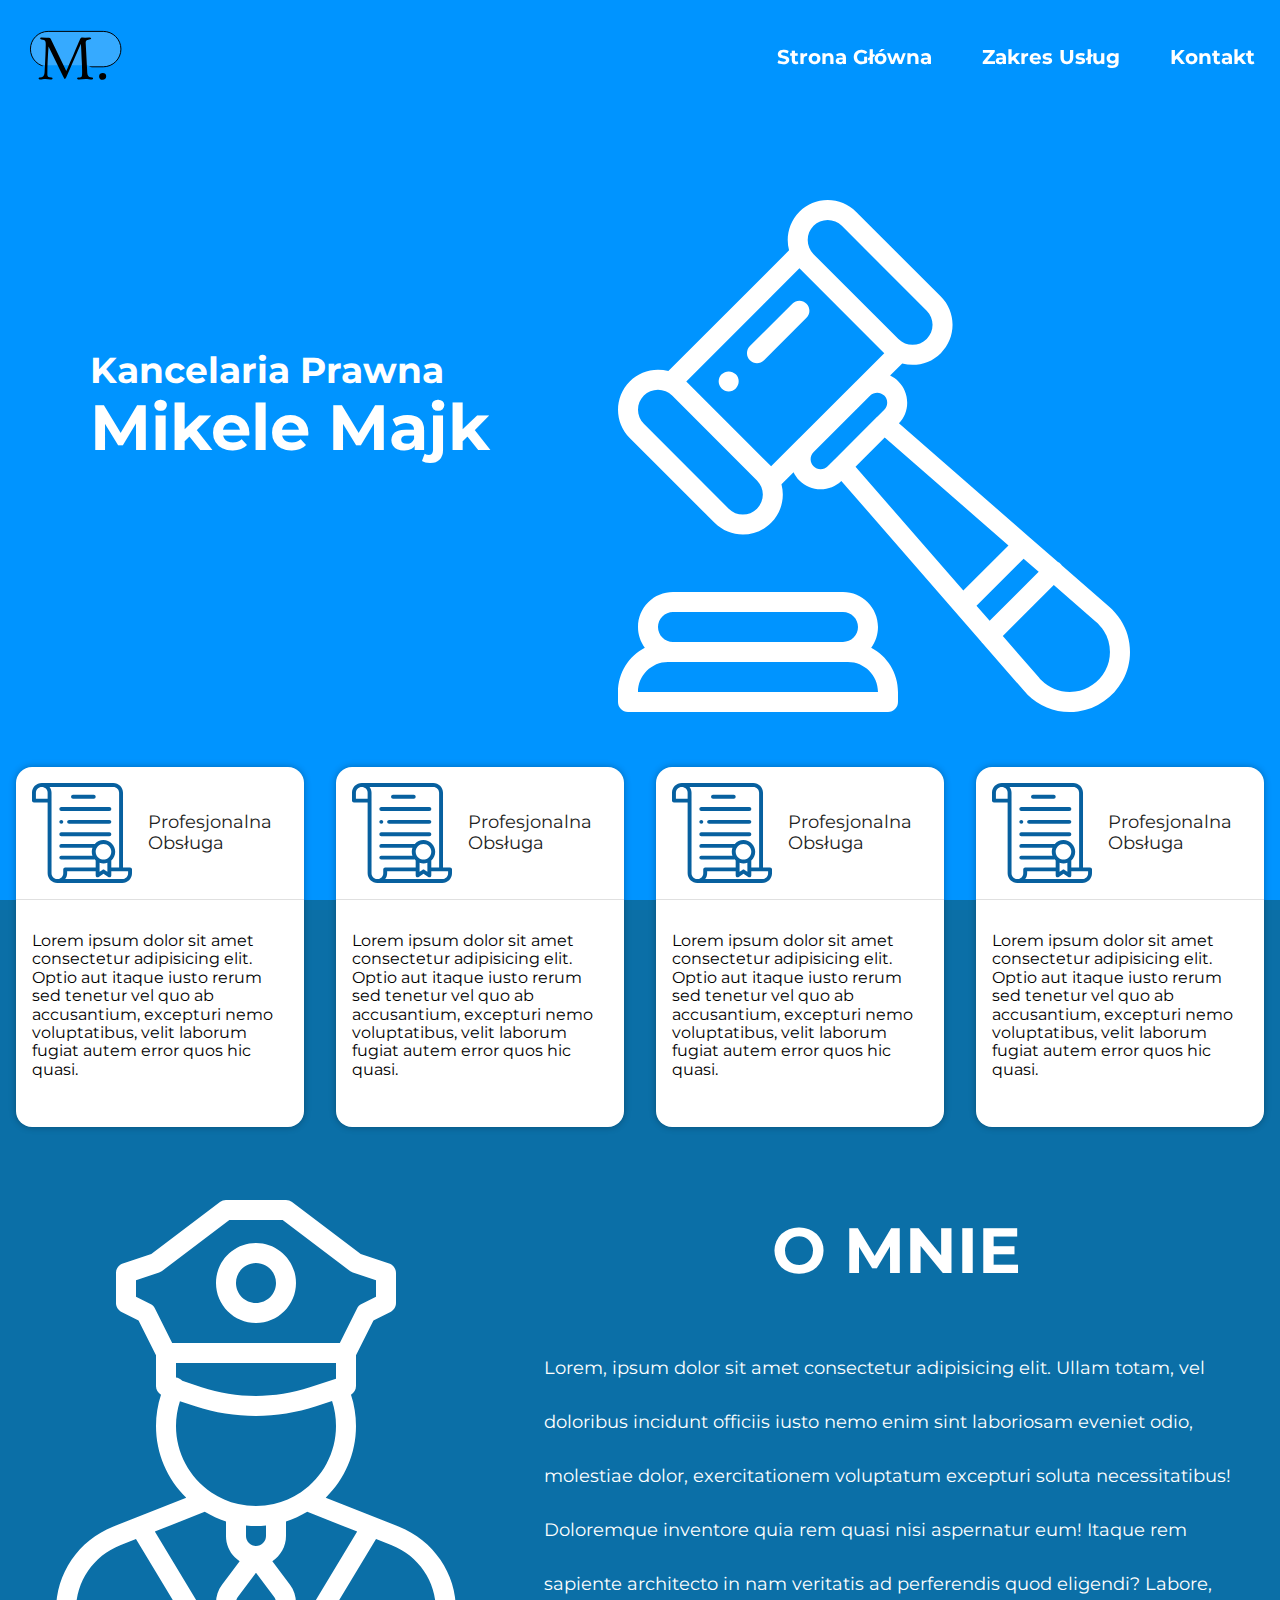
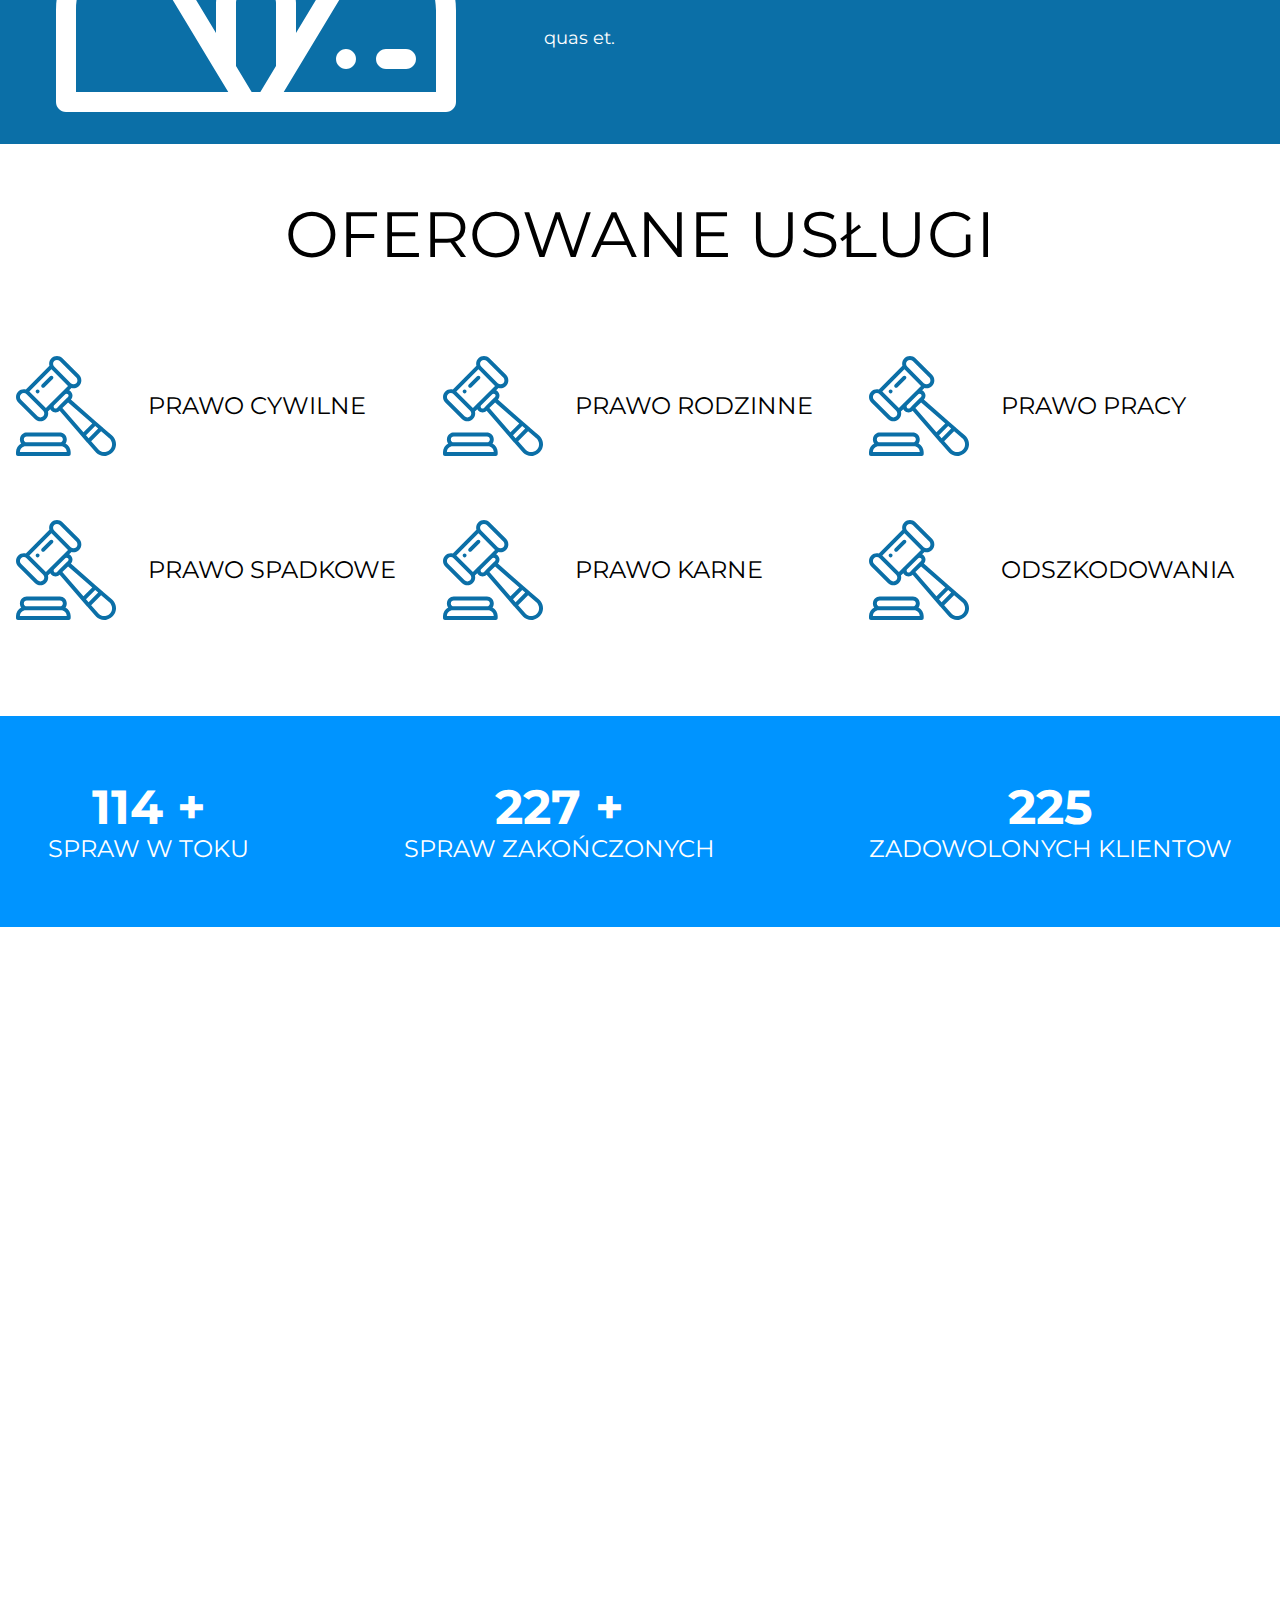
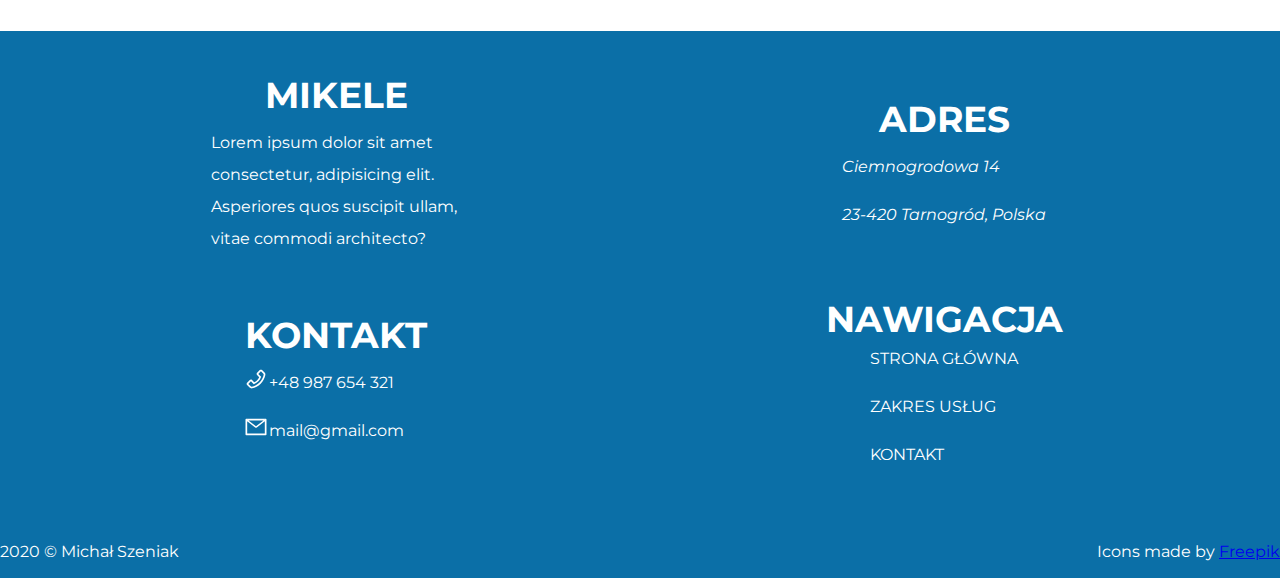
==== commit d11f6fc3: "Updates" ====
--- a/index.html
+++ b/index.html
@@ -1 +1 @@
-<!doctype html><html lang="pl"><head><meta charset="UTF-8"/><meta name="viewport" content="width=device-width,initial-scale=1"/><title>Mikele - Kancelaria Prawna</title><meta name="description" content="Your project description"/><meta property="og:title" content="Mikele - Kancelaria Prawna"/><meta property="og:description" content="Mikele - Kancelaria Prawna"/><meta property="og:url" content=""/><meta property="og:image" content="https://.com/wtf-gulp-starter/assets/img/cover.png"/><link href="index.20e6a298.css" rel="stylesheet"></head><body><nav class="navigation"><div class="navigation__container"><div><img class="navigation__logo" src="img/Logo.f5d81671.svg" alt="logo"></div><ul class="navigation__list"><li class="navigation__list--item"><a class="navigation__link" href="">Strona Główna</a></li><li class="navigation__list--item"><a class="navigation__link" href="">Zakres Usług</a></li><li class="navigation__list--item"><a class="navigation__link" href="">Kontakt</a></li></ul></div></nav><header class="hero"><div class="hero__container"><div class="hero__text-container"><h1 class="hero__title">Kancelaria Prawna</h1><p class="hero__title-below">Mikele Majk</p></div><div class="hero__img-container"><img class="hero__img" src="img/hero.369b5336.svg" alt=""></div></div></header><main><section class="profits"><div class="profits--container-test"><div class="profits--container"><article class="profit"><div class="profit__header"><img class="profit__header--icon" src="img/contract.8378bfce.svg" alt=""><p class="profit__header--title">Profesjonalna Obsługa</p></div><p class="profit__description">Lorem ipsum dolor sit amet consectetur adipisicing elit. Optio aut itaque iusto rerum sed tenetur vel quo ab accusantium, excepturi nemo voluptatibus, velit laborum fugiat autem error quos hic quasi.</p></article><article class="profit"><div class="profit__header"><img class="profit__header--icon" src="img/contract.8378bfce.svg" alt=""><p class="profit__header--title">Profesjonalna Obsługa</p></div><p class="profit__description">Lorem ipsum dolor sit amet consectetur adipisicing elit. Optio aut itaque iusto rerum sed tenetur vel quo ab accusantium, excepturi nemo voluptatibus, velit laborum fugiat autem error quos hic quasi.</p></article><article class="profit"><div class="profit__header"><img class="profit__header--icon" src="img/contract.8378bfce.svg" alt=""><p class="profit__header--title">Profesjonalna Obsługa</p></div><p class="profit__description">Lorem ipsum dolor sit amet consectetur adipisicing elit. Optio aut itaque iusto rerum sed tenetur vel quo ab accusantium, excepturi nemo voluptatibus, velit laborum fugiat autem error quos hic quasi.</p></article><article class="profit"><div class="profit__header"><img class="profit__header--icon" src="img/contract.8378bfce.svg" alt=""><p class="profit__header--title">Profesjonalna Obsługa</p></div><p class="profit__description">Lorem ipsum dolor sit amet consectetur adipisicing elit. Optio aut itaque iusto rerum sed tenetur vel quo ab accusantium, excepturi nemo voluptatibus, velit laborum fugiat autem error quos hic quasi.</p></article></div></div></section><section class="aboutMe"><div class="aboutMe-container"><div><img class="aboutMe__img" src="img/guard.23314ca1.svg" alt=""></div><div class="aboutMe__text"><h2 class="aboutMe__text--head">O MNIE</h2><p class="aboutMe__text--paragraph">Lorem, ipsum dolor sit amet consectetur adipisicing elit. Ullam totam, vel doloribus incidunt officiis iusto nemo enim sint laboriosam eveniet odio, molestiae dolor, exercitationem voluptatum excepturi soluta necessitatibus! Doloremque inventore quia rem quasi nisi aspernatur eum! Itaque rem sapiente architecto in nam veritatis ad perferendis quod eligendi? Labore, quas et.</p></div></div></section><section class="services"><div class="sercives__container"><h2 class="sercives__header">OFEROWANE USŁUGI</h2><div class="services__grid"><article class="service"><img class="service__icon" src="img/law.0ca33d0a.svg" alt=""><p class="service__name">PRAWO CYWILNE</p></article><article class="service"><img class="service__icon" src="img/law.0ca33d0a.svg" alt=""><p class="service__name">PRAWO RODZINNE</p></article><article class="service"><img class="service__icon" src="img/law.0ca33d0a.svg" alt=""><p class="service__name">PRAWO PRACY</p></article><article class="service"><img class="service__icon" src="img/law.0ca33d0a.svg" alt=""><p class="service__name">PRAWO SPADKOWE</p></article><article class="service"><img class="service__icon" src="img/law.0ca33d0a.svg" alt=""><p class="service__name">PRAWO KARNE</p></article><article class="service"><img class="service__icon" src="img/law.0ca33d0a.svg" alt=""><p class="service__name">ODSZKODOWANIA</p></article></div></div></section><section class="statistics"><div class="statistics__container"><article class="statistic"><h2 class="statistic__stat">114 +</h2><p class="statistic__name">SPRAW W TOKU</p></article><article class="statistic"><h2 class="statistic__stat">227 +</h2><p class="statistic__name">SPRAW ZAKOŃCZONYCH</p></article><article class="statistic"><h2 class="statistic__stat">225</h2><p class="statistic__name">ZADOWOLONYCH KLIENTOW</p></article></div></section><section class="localization"><iframe class="localization__map" src="https://www.google.com/maps/embed?pb=!1m14!1m12!1m3!1d6994.084690030229!2d22.7379766647145!3d50.36207183125831!2m3!1f0!2f0!3f0!3m2!1i1024!2i768!4f13.1!5e0!3m2!1spl!2spl!4v1597950352451!5m2!1spl!2spl" frameborder="0" style="border:0" allowfullscreen="" aria-hidden="false" tabindex="0"></iframe></section></main><footer class="footer"><div class="footer__container"><div class="footer__sections"><section class="footer__section"><h2 class="footer__section--h2">MIKELE</h2><p class="footer__section--p">Lorem ipsum dolor sit amet consectetur, adipisicing elit. Asperiores quos suscipit ullam, vitae commodi architecto?</p></section><section class="footer__section"><h2 class="footer__section--h2">ADRES</h2><address><p class="footer__section--p">Ciemnogrodowa 14</p><p class="footer__section--p">23-420 Tarnogród, Polska</p></address></section><section class="footer__section"><h2 class="footer__section--h2">KONTAKT</h2><div class="footer__contact"><div class="footer__contact--phone-contaiener"><p class="footer__contact--phone footer__section--p">+48 987 654 321</p></div><div class="footer__contact--mail-contaiener"><p class="footer__contact--mail footer__section--p">mail@gmail.com</p></div></div></section><section class="footer__section"><h2 class="footer__section--h2">NAWIGACJA</h2><div class="footer__section--navigation"><a class="footer__navigation--link" href="">STRONA GŁÓWNA</a> <a class="footer__navigation--link" href="">ZAKRES USŁUG</a> <a class="footer__navigation--link" href="">KONTAKT</a></div></section></div><div class="copyright"><p class="copyright__contents">2020 © Michał Szeniak</p><p class="copyright__contents">Icons made by <a href="https://www.flaticon.com/authors/freepik" title="Freepik">Freepik</a></p></div></div></footer><script src="index.20e6a298.js"></script></body></html>+<!doctype html><html lang="pl"><head><meta charset="UTF-8"/><meta name="viewport" content="width=device-width,initial-scale=1"/><title>Mikele - Kancelaria Prawna</title><meta name="description" content="Your project description"/><meta property="og:title" content="Mikele - Kancelaria Prawna"/><meta property="og:description" content="Mikele - Kancelaria Prawna"/><meta property="og:url" content=""/><meta property="og:image" content="https://.com/wtf-gulp-starter/assets/img/cover.png"/><link href="index.ebdf3b4e.css" rel="stylesheet"></head><body><nav class="navigation"><div class="navigation__container"><div><img class="navigation__logo" src="img/Logo.f5d81671.svg" alt="logo"></div><ul class="navigation__list"><li class="navigation__list--item"><a class="navigation__link" href="">Strona Główna</a></li><li class="navigation__list--item"><a class="navigation__link" href="">Zakres Usług</a></li><li class="navigation__list--item"><a class="navigation__link" href="">Kontakt</a></li></ul></div></nav><header class="hero"><div class="hero__container"><div class="hero__text-container"><h1 class="hero__title">Kancelaria Prawna</h1><p class="hero__title-below">Mikele Majk</p></div><div class="hero__img-container"><img class="hero__img" src="img/hero.369b5336.svg" alt=""></div></div></header><main><section class="profits"><div class="profits--container-test"><div class="profits--container"><article class="profit"><div class="profit__header"><img class="profit__header--icon" src="img/contract.8378bfce.svg" alt=""><p class="profit__header--title">Profesjonalna Obsługa</p></div><p class="profit__description">Lorem ipsum dolor sit amet consectetur adipisicing elit. Optio aut itaque iusto rerum sed tenetur vel quo ab accusantium, excepturi nemo voluptatibus, velit laborum fugiat autem error quos hic quasi.</p></article><article class="profit"><div class="profit__header"><img class="profit__header--icon" src="img/contract.8378bfce.svg" alt=""><p class="profit__header--title">Profesjonalna Obsługa</p></div><p class="profit__description">Lorem ipsum dolor sit amet consectetur adipisicing elit. Optio aut itaque iusto rerum sed tenetur vel quo ab accusantium, excepturi nemo voluptatibus, velit laborum fugiat autem error quos hic quasi.</p></article><article class="profit"><div class="profit__header"><img class="profit__header--icon" src="img/contract.8378bfce.svg" alt=""><p class="profit__header--title">Profesjonalna Obsługa</p></div><p class="profit__description">Lorem ipsum dolor sit amet consectetur adipisicing elit. Optio aut itaque iusto rerum sed tenetur vel quo ab accusantium, excepturi nemo voluptatibus, velit laborum fugiat autem error quos hic quasi.</p></article><article class="profit"><div class="profit__header"><img class="profit__header--icon" src="img/contract.8378bfce.svg" alt=""><p class="profit__header--title">Profesjonalna Obsługa</p></div><p class="profit__description">Lorem ipsum dolor sit amet consectetur adipisicing elit. Optio aut itaque iusto rerum sed tenetur vel quo ab accusantium, excepturi nemo voluptatibus, velit laborum fugiat autem error quos hic quasi.</p></article></div></div></section><section class="aboutMe"><div class="aboutMe-container"><div><img class="aboutMe__img" src="img/guard.23314ca1.svg" alt=""></div><div class="aboutMe__text"><h2 class="aboutMe__text--head">O MNIE</h2><p class="aboutMe__text--paragraph">Lorem, ipsum dolor sit amet consectetur adipisicing elit. Ullam totam, vel doloribus incidunt officiis iusto nemo enim sint laboriosam eveniet odio, molestiae dolor, exercitationem voluptatum excepturi soluta necessitatibus! Doloremque inventore quia rem quasi nisi aspernatur eum! Itaque rem sapiente architecto in nam veritatis ad perferendis quod eligendi? Labore, quas et.</p></div></div></section><section class="services"><div class="sercives__container"><h2 class="sercives__header">OFEROWANE USŁUGI</h2><div class="services__grid"><article class="service"><img class="service__icon" src="img/law.0ca33d0a.svg" alt=""><p class="service__name">PRAWO CYWILNE</p></article><article class="service"><img class="service__icon" src="img/law.0ca33d0a.svg" alt=""><p class="service__name">PRAWO RODZINNE</p></article><article class="service"><img class="service__icon" src="img/law.0ca33d0a.svg" alt=""><p class="service__name">PRAWO PRACY</p></article><article class="service"><img class="service__icon" src="img/law.0ca33d0a.svg" alt=""><p class="service__name">PRAWO SPADKOWE</p></article><article class="service"><img class="service__icon" src="img/law.0ca33d0a.svg" alt=""><p class="service__name">PRAWO KARNE</p></article><article class="service"><img class="service__icon" src="img/law.0ca33d0a.svg" alt=""><p class="service__name">ODSZKODOWANIA</p></article></div></div></section><section class="statistics"><div class="statistics__container"><article class="statistic"><h2 class="statistic__stat">114 +</h2><p class="statistic__name">SPRAW W TOKU</p></article><article class="statistic"><h2 class="statistic__stat">227 +</h2><p class="statistic__name">SPRAW ZAKOŃCZONYCH</p></article><article class="statistic"><h2 class="statistic__stat">225</h2><p class="statistic__name">ZADOWOLONYCH KLIENTOW</p></article></div></section><section class="localization"><iframe class="localization__map" src="https://www.google.com/maps/embed?pb=!1m14!1m12!1m3!1d6994.084690030229!2d22.7379766647145!3d50.36207183125831!2m3!1f0!2f0!3f0!3m2!1i1024!2i768!4f13.1!5e0!3m2!1spl!2spl!4v1597950352451!5m2!1spl!2spl" frameborder="0" style="border:0" allowfullscreen="" aria-hidden="false" tabindex="0"></iframe></section></main><footer class="footer"><div class="footer__container"><div class="footer__sections"><section class="footer__section"><h2 class="footer__section--h2">MIKELE</h2><p class="footer__section--p">Lorem ipsum dolor sit amet consectetur, adipisicing elit. Asperiores quos suscipit ullam, vitae commodi architecto?</p></section><section class="footer__section"><h2 class="footer__section--h2">ADRES</h2><address><p class="footer__section--p">Ciemnogrodowa 14</p><p class="footer__section--p">23-420 Tarnogród, Polska</p></address></section><section class="footer__section"><h2 class="footer__section--h2">KONTAKT</h2><div class="footer__contact"><div class="footer__contact--phone-contaiener"><p class="footer__contact--phone footer__section--p">+48 987 654 321</p></div><div class="footer__contact--mail-contaiener"><p class="footer__contact--mail footer__section--p">mail@gmail.com</p></div></div></section><section class="footer__section"><h2 class="footer__section--h2">NAWIGACJA</h2><div class="footer__section--navigation"><a class="footer__navigation--link" href="">STRONA GŁÓWNA</a> <a class="footer__navigation--link" href="">ZAKRES USŁUG</a> <a class="footer__navigation--link" href="">KONTAKT</a></div></section></div><div class="copyright"><p class="copyright__contents">2020 © Michał Szeniak</p><p class="copyright__contents">Icons made by <a href="https://www.flaticon.com/authors/freepik" title="Freepik">Freepik</a></p></div></div></footer><script src="index.ebdf3b4e.js"></script></body></html>--- a/index.ebdf3b4e.css
+++ b/index.ebdf3b4e.css
@@ -0,0 +1,2 @@
+@import url(https://fonts.googleapis.com/css2?family=Oregano&display=swap);@import url(https://fonts.googleapis.com/css2?family=Nunito:wght@400;700&family=Oregano&display=swap);@import url(https://fonts.googleapis.com/css2?family=Montserrat:wght@300;400;700&display=swap);
+/*! normalize.css v8.0.1 | MIT License | github.com/necolas/normalize.css */html{line-height:1.15;-webkit-text-size-adjust:100%}body{margin:0}main{display:block}h1{font-size:2em;margin:.67em 0}hr{box-sizing:content-box;height:0;overflow:visible}pre{font-family:monospace,monospace;font-size:1em}a{background-color:transparent}abbr[title]{border-bottom:none;text-decoration:underline;text-decoration:underline dotted}b,strong{font-weight:bolder}code,kbd,samp{font-family:monospace,monospace;font-size:1em}small{font-size:80%}sub,sup{font-size:75%;line-height:0;position:relative;vertical-align:baseline}sub{bottom:-.25em}sup{top:-.5em}img{border-style:none}button,input,optgroup,select,textarea{font-family:inherit;font-size:100%;line-height:1.15;margin:0}button,input{overflow:visible}button,select{text-transform:none}[type=button],[type=reset],[type=submit],button{-webkit-appearance:button}[type=button]::-moz-focus-inner,[type=reset]::-moz-focus-inner,[type=submit]::-moz-focus-inner,button::-moz-focus-inner{border-style:none;padding:0}[type=button]:-moz-focusring,[type=reset]:-moz-focusring,[type=submit]:-moz-focusring,button:-moz-focusring{outline:1px dotted ButtonText}fieldset{padding:.35em .75em .625em}legend{box-sizing:border-box;color:inherit;display:table;max-width:100%;padding:0;white-space:normal}progress{vertical-align:baseline}textarea{overflow:auto}[type=checkbox],[type=radio]{box-sizing:border-box;padding:0}[type=number]::-webkit-inner-spin-button,[type=number]::-webkit-outer-spin-button{height:auto}[type=search]{-webkit-appearance:textfield;outline-offset:-2px}[type=search]::-webkit-search-decoration{-webkit-appearance:none}::-webkit-file-upload-button{-webkit-appearance:button;font:inherit}details{display:block}summary{display:list-item}[hidden],template{display:none}.hero{background:#0094ff;width:100%;min-height:100vh}.hero__container{max-width:1440px;margin-left:auto;margin-right:auto;position:relative}.hero__text-container{display:flex;flex-direction:column;justify-content:center;position:absolute;top:350px;left:90px}.hero__title{font-size:36px}.hero__title,.hero__title-below{font-weight:700;color:#fff;margin:0}.hero__title-below{font-size:64px}.hero__img-container{position:absolute;top:200px;right:150px}.hero__img{width:512px;height:512px}@media(max-width:1200px){.hero__container{display:flex;flex-direction:column;align-items:center;justify-content:center;height:100vh}.hero__text-container{position:static;padding:64px}.hero__img-container{position:static}}@media(max-width:600px){.hero__text-container{position:static;padding:16px}.hero__img-container{position:static}.hero__img{width:256px;height:256px}.hero__title{font-size:48px}.hero__title-below{font-size:24px;font-weight:400;padding-bottom:16px}}.navigation{position:fixed;left:0;height:100px;width:100vw;z-index:20}.navigation__container{top:0;max-width:1440px;margin:0 auto;display:flex;justify-content:space-between;flex-direction:row}.navigation__logo{margin:25px 0 0 25px;width:100px;height:60px}@media(max-width:750px){.navigation__logo{display:none}}.navigation__list{display:flex;flex-direction:row}@media(max-width:750px){.navigation__list{width:100%;padding:0;justify-content:space-around}}.navigation__list--item{margin:30px 25px 0;list-style:none}@media(max-width:600px){.navigation__list--item{margin:0 5px}}.navigation__link{color:#fff;text-decoration:none;font-size:20px;font-weight:700;font-family:Montserrat,sans-serif;transition:1s ease-in-out}.navigation__link:hover{border-bottom:3px solid #fff;transform:scaleX(1)}@media(max-width:450px){.navigation__link{font-size:12px}}.navigation__scroll{background-color:rgba(73,73,73,.384);-webkit-backdrop-filter:blur(5px);backdrop-filter:blur(5px)}@media(max-width:600px){.navigation__scroll{height:50px}}.profits--container{display:grid;grid-template-columns:repeat(auto-fit,minmax(280px,1fr))}@media(min-width:1200px){.profits--container{position:absolute;top:-149px}}.profits--container-test{max-width:1300px;margin:0 auto;position:relative}.profit{z-index:10;margin:1rem;padding-bottom:16px;background-color:#fff;box-shadow:0 0 7px rgba(0,0,0,.29);border-radius:16px}.profit__header{display:flex;flex-direction:row;align-items:center;justify-content:center;border-bottom:1px solid rgba(0,0,0,.123)}.profit__header--icon{margin:1rem;max-width:100%;max-height:100%}.profit__header--title{font-size:18px;color:#212121}.profit__description{padding:1rem}.aboutMe{background-color:#0b6fa7;width:100%}.aboutMe-container{position:relative;max-width:1440px;height:100%;margin:0 auto;display:flex;flex-direction:row;justify-items:center;align-items:center}@media(min-width:1200px){.aboutMe-container{top:100px}}.aboutMe__img{margin-top:200px;padding-bottom:128px}@media(max-width:857px){.aboutMe__img{display:none}}.aboutMe__text{margin:0 2rem}.aboutMe__text--head{font-size:64px;text-align:center;color:#fff;font-weight:700}@media(max-width:450px){.aboutMe__text--head{font-size:48px}}.aboutMe__text--paragraph{font-size:18px;text-align:left;color:#fff;line-height:3em}.services__grid{display:grid;grid-template-columns:1fr 1fr 1fr;margin-bottom:64px}@media(max-width:1200px){.services__grid{grid-template-columns:1fr 1fr}}@media(max-width:800px){.services__grid{grid-template-columns:1fr;display:flex;flex-direction:column;justify-content:center;align-items:center}}.sercives__container{max-width:1300px;margin:0 auto;position:relative}.sercives__header{font-size:64px;font-weight:400;text-align:center}@media(max-width:1080px){.sercives__header{font-size:48px}}@media(max-width:700px){.sercives__header{font-size:36px}}.service{display:flex;justify-items:center;align-items:center;padding:2rem 1rem}.service__name{font-size:24px;margin-left:32px}@media(max-width:600px){.service__name{font-size:16px}}@media(max-width:500px){.service__icon{transform:scale(.7)}}.statistics{padding:32px;width:100%;background-color:#0094ff}.statistics__container{max-width:1300px;margin:0 auto;display:flex;flex-direction:row;justify-content:space-between;align-items:center}@media(max-width:800px){.statistics__container{flex-direction:column}}.statistic{text-align:center;margin:32px 16px}.statistic__stat{font-size:48px;color:#fff;text-align:center;margin:0}.statistic__name{font-size:24px;color:#fff;margin:0}.localization__map{width:100%;height:700px}.footer{color:#fff;background-color:#0b6fa7}.footer__container{max-width:1300px;margin:0 auto}.footer__sections{padding:2rem;display:grid;grid-template-columns:repeat(4,1fr);justify-content:center;align-items:center}@media(max-width:1400px){.footer__sections{grid-template-columns:repeat(2,1fr)}}@media(max-width:700px){.footer__sections{grid-template-columns:repeat(1,1fr)}}.footer__section{line-height:2em;display:flex;flex-direction:column;justify-content:center;align-items:center;padding:1rem}.footer__section--h2{font-size:36px;margin:0}@media(max-width:700px){.footer__section--h2{font-size:24px}}.footer__section--p{font-size:16px;max-width:250px}.footer__section--navigation{display:flex;flex-direction:column}.footer__navigation--link{text-decoration:none;color:#fff;margin:8px}.footer__contact--phone-contaiener{position:relative}.footer__contact--phone:before{background:url(img/phone.cc80a069.svg);position:absolute;content:"";width:25px;height:25px;top:0;right:100%}.footer__contact--mail-contaiener{position:relative}.footer__contact--mail:before{background:url(img/mail.ecff19dc.svg);position:absolute;content:"";width:25px;height:25px;top:0;right:100%}.copyright{display:flex;justify-content:space-between}@media(max-width:700px){.copyright__contents{font-size:10px;margin:8px}}html{box-sizing:border-box;font-size:16px;font-family:Montserrat,sans-serif;margin:0;padding:0}*,:after,:before{box-sizing:inherit}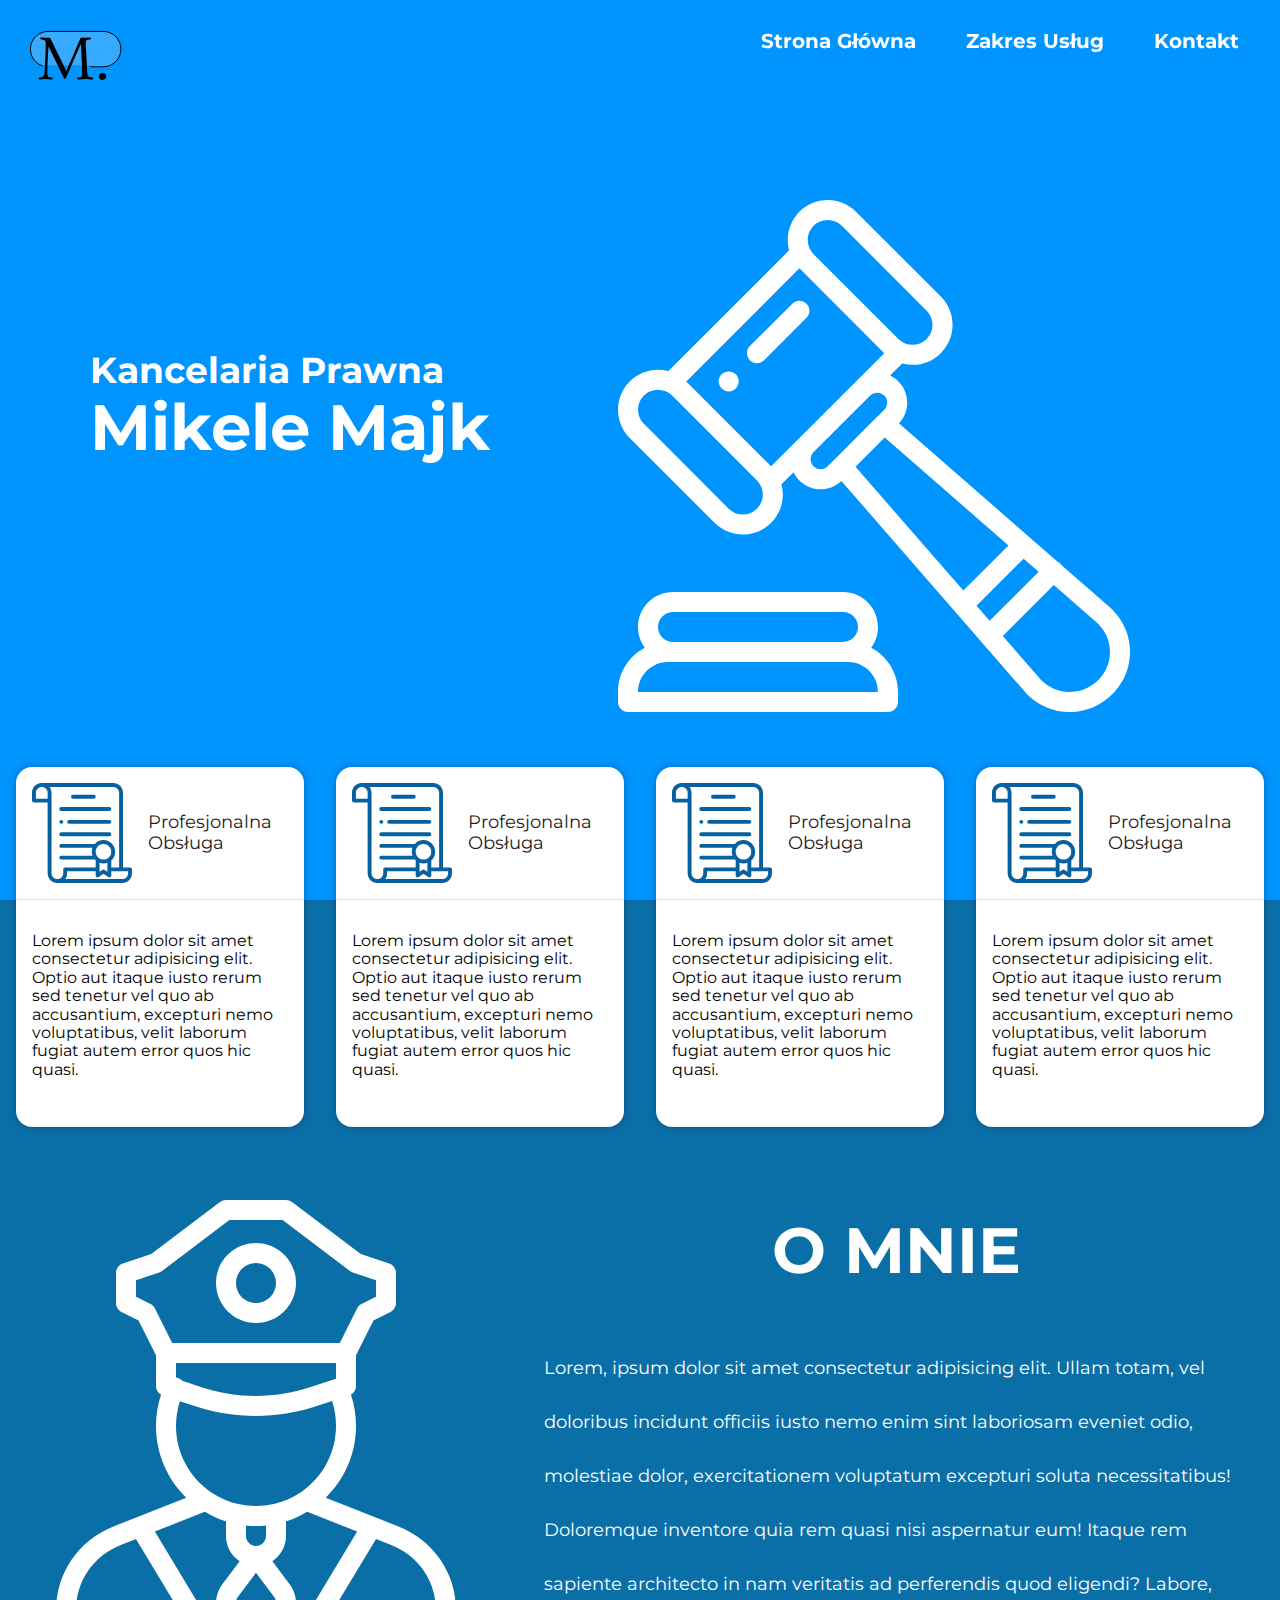
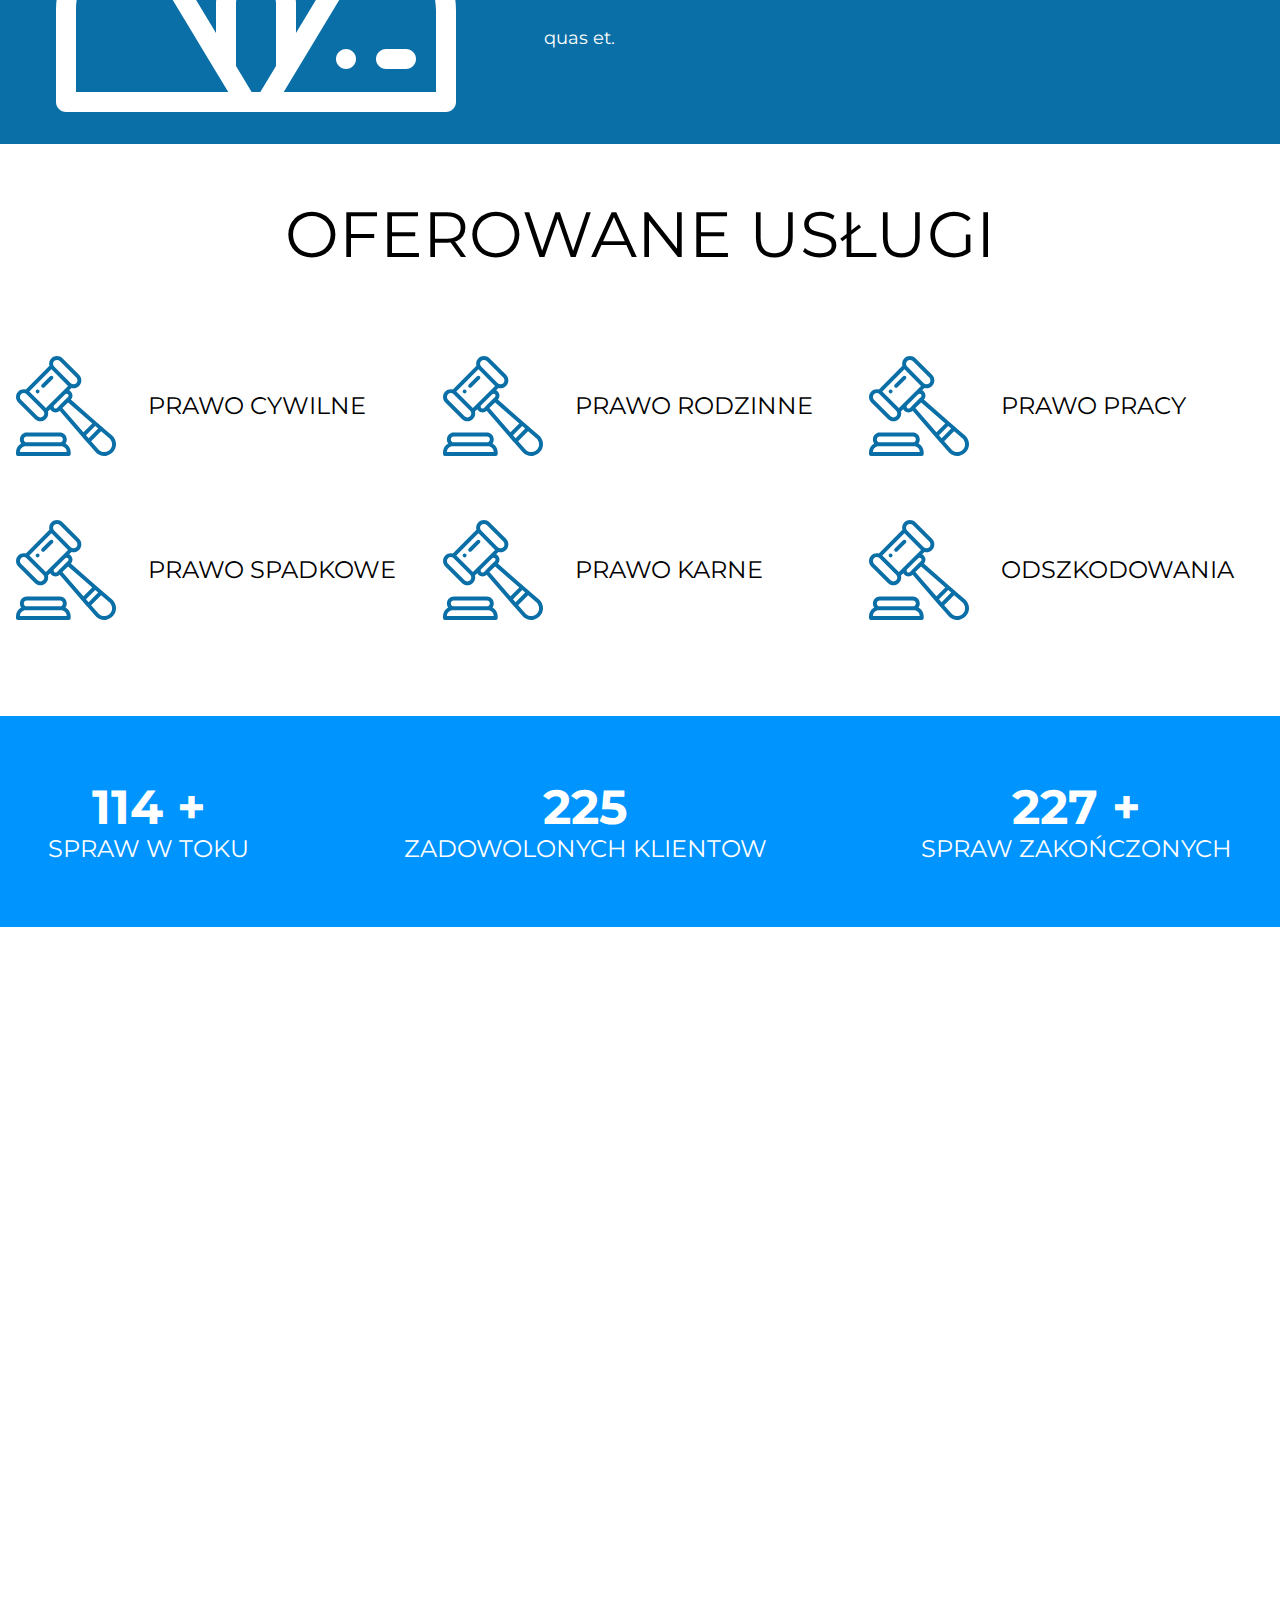
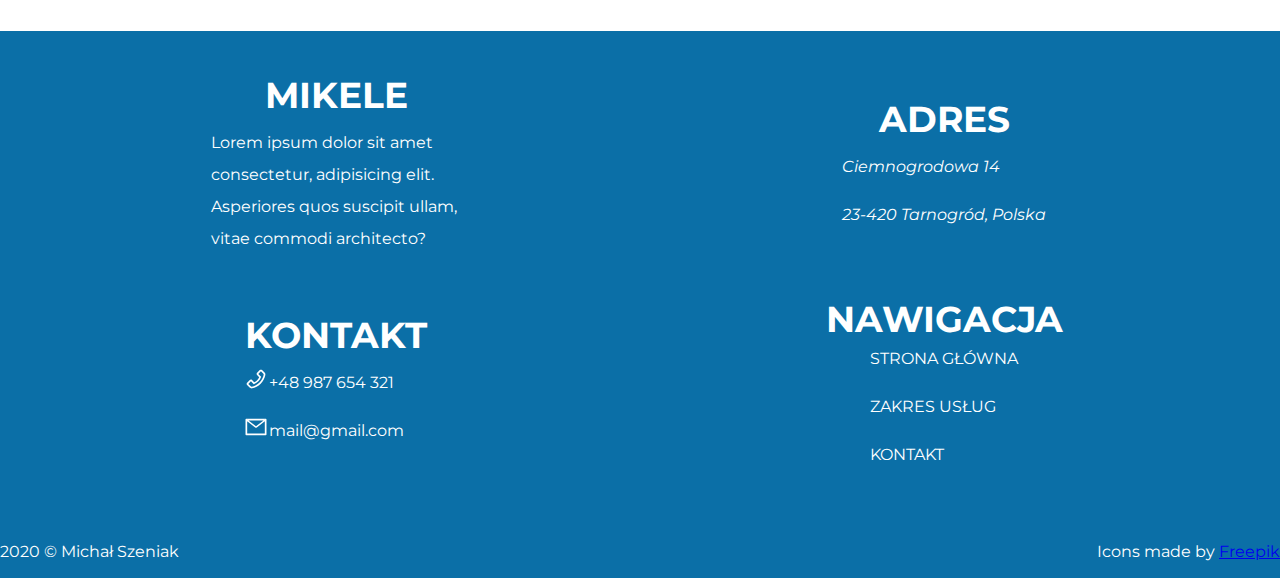
==== commit 6dc6c0ef: "Updates" ====
--- a/index.html
+++ b/index.html
@@ -1 +1 @@
-<!doctype html><html lang="pl"><head><meta charset="UTF-8"/><meta name="viewport" content="width=device-width,initial-scale=1"/><title>Mikele - Kancelaria Prawna</title><meta name="description" content="Your project description"/><meta property="og:title" content="Mikele - Kancelaria Prawna"/><meta property="og:description" content="Mikele - Kancelaria Prawna"/><meta property="og:url" content=""/><meta property="og:image" content="https://.com/wtf-gulp-starter/assets/img/cover.png"/><link href="index.ebdf3b4e.css" rel="stylesheet"></head><body><nav class="navigation"><div class="navigation__container"><div><img class="navigation__logo" src="img/Logo.f5d81671.svg" alt="logo"></div><ul class="navigation__list"><li class="navigation__list--item"><a class="navigation__link" href="">Strona Główna</a></li><li class="navigation__list--item"><a class="navigation__link" href="">Zakres Usług</a></li><li class="navigation__list--item"><a class="navigation__link" href="">Kontakt</a></li></ul></div></nav><header class="hero"><div class="hero__container"><div class="hero__text-container"><h1 class="hero__title">Kancelaria Prawna</h1><p class="hero__title-below">Mikele Majk</p></div><div class="hero__img-container"><img class="hero__img" src="img/hero.369b5336.svg" alt=""></div></div></header><main><section class="profits"><div class="profits--container-test"><div class="profits--container"><article class="profit"><div class="profit__header"><img class="profit__header--icon" src="img/contract.8378bfce.svg" alt=""><p class="profit__header--title">Profesjonalna Obsługa</p></div><p class="profit__description">Lorem ipsum dolor sit amet consectetur adipisicing elit. Optio aut itaque iusto rerum sed tenetur vel quo ab accusantium, excepturi nemo voluptatibus, velit laborum fugiat autem error quos hic quasi.</p></article><article class="profit"><div class="profit__header"><img class="profit__header--icon" src="img/contract.8378bfce.svg" alt=""><p class="profit__header--title">Profesjonalna Obsługa</p></div><p class="profit__description">Lorem ipsum dolor sit amet consectetur adipisicing elit. Optio aut itaque iusto rerum sed tenetur vel quo ab accusantium, excepturi nemo voluptatibus, velit laborum fugiat autem error quos hic quasi.</p></article><article class="profit"><div class="profit__header"><img class="profit__header--icon" src="img/contract.8378bfce.svg" alt=""><p class="profit__header--title">Profesjonalna Obsługa</p></div><p class="profit__description">Lorem ipsum dolor sit amet consectetur adipisicing elit. Optio aut itaque iusto rerum sed tenetur vel quo ab accusantium, excepturi nemo voluptatibus, velit laborum fugiat autem error quos hic quasi.</p></article><article class="profit"><div class="profit__header"><img class="profit__header--icon" src="img/contract.8378bfce.svg" alt=""><p class="profit__header--title">Profesjonalna Obsługa</p></div><p class="profit__description">Lorem ipsum dolor sit amet consectetur adipisicing elit. Optio aut itaque iusto rerum sed tenetur vel quo ab accusantium, excepturi nemo voluptatibus, velit laborum fugiat autem error quos hic quasi.</p></article></div></div></section><section class="aboutMe"><div class="aboutMe-container"><div><img class="aboutMe__img" src="img/guard.23314ca1.svg" alt=""></div><div class="aboutMe__text"><h2 class="aboutMe__text--head">O MNIE</h2><p class="aboutMe__text--paragraph">Lorem, ipsum dolor sit amet consectetur adipisicing elit. Ullam totam, vel doloribus incidunt officiis iusto nemo enim sint laboriosam eveniet odio, molestiae dolor, exercitationem voluptatum excepturi soluta necessitatibus! Doloremque inventore quia rem quasi nisi aspernatur eum! Itaque rem sapiente architecto in nam veritatis ad perferendis quod eligendi? Labore, quas et.</p></div></div></section><section class="services"><div class="sercives__container"><h2 class="sercives__header">OFEROWANE USŁUGI</h2><div class="services__grid"><article class="service"><img class="service__icon" src="img/law.0ca33d0a.svg" alt=""><p class="service__name">PRAWO CYWILNE</p></article><article class="service"><img class="service__icon" src="img/law.0ca33d0a.svg" alt=""><p class="service__name">PRAWO RODZINNE</p></article><article class="service"><img class="service__icon" src="img/law.0ca33d0a.svg" alt=""><p class="service__name">PRAWO PRACY</p></article><article class="service"><img class="service__icon" src="img/law.0ca33d0a.svg" alt=""><p class="service__name">PRAWO SPADKOWE</p></article><article class="service"><img class="service__icon" src="img/law.0ca33d0a.svg" alt=""><p class="service__name">PRAWO KARNE</p></article><article class="service"><img class="service__icon" src="img/law.0ca33d0a.svg" alt=""><p class="service__name">ODSZKODOWANIA</p></article></div></div></section><section class="statistics"><div class="statistics__container"><article class="statistic"><h2 class="statistic__stat">114 +</h2><p class="statistic__name">SPRAW W TOKU</p></article><article class="statistic"><h2 class="statistic__stat">227 +</h2><p class="statistic__name">SPRAW ZAKOŃCZONYCH</p></article><article class="statistic"><h2 class="statistic__stat">225</h2><p class="statistic__name">ZADOWOLONYCH KLIENTOW</p></article></div></section><section class="localization"><iframe class="localization__map" src="https://www.google.com/maps/embed?pb=!1m14!1m12!1m3!1d6994.084690030229!2d22.7379766647145!3d50.36207183125831!2m3!1f0!2f0!3f0!3m2!1i1024!2i768!4f13.1!5e0!3m2!1spl!2spl!4v1597950352451!5m2!1spl!2spl" frameborder="0" style="border:0" allowfullscreen="" aria-hidden="false" tabindex="0"></iframe></section></main><footer class="footer"><div class="footer__container"><div class="footer__sections"><section class="footer__section"><h2 class="footer__section--h2">MIKELE</h2><p class="footer__section--p">Lorem ipsum dolor sit amet consectetur, adipisicing elit. Asperiores quos suscipit ullam, vitae commodi architecto?</p></section><section class="footer__section"><h2 class="footer__section--h2">ADRES</h2><address><p class="footer__section--p">Ciemnogrodowa 14</p><p class="footer__section--p">23-420 Tarnogród, Polska</p></address></section><section class="footer__section"><h2 class="footer__section--h2">KONTAKT</h2><div class="footer__contact"><div class="footer__contact--phone-contaiener"><p class="footer__contact--phone footer__section--p">+48 987 654 321</p></div><div class="footer__contact--mail-contaiener"><p class="footer__contact--mail footer__section--p">mail@gmail.com</p></div></div></section><section class="footer__section"><h2 class="footer__section--h2">NAWIGACJA</h2><div class="footer__section--navigation"><a class="footer__navigation--link" href="">STRONA GŁÓWNA</a> <a class="footer__navigation--link" href="">ZAKRES USŁUG</a> <a class="footer__navigation--link" href="">KONTAKT</a></div></section></div><div class="copyright"><p class="copyright__contents">2020 © Michał Szeniak</p><p class="copyright__contents">Icons made by <a href="https://www.flaticon.com/authors/freepik" title="Freepik">Freepik</a></p></div></div></footer><script src="index.ebdf3b4e.js"></script></body></html>+<!doctype html><html lang="pl"><head><meta charset="UTF-8"/><meta name="viewport" content="width=device-width,initial-scale=1"/><title>Mikele - Kancelaria Prawna</title><meta name="description" content="Your project description"/><meta property="og:title" content="Mikele - Kancelaria Prawna"/><meta property="og:description" content="Mikele - Kancelaria Prawna"/><meta property="og:url" content=""/><meta property="og:image" content="https://.com/wtf-gulp-starter/assets/img/cover.png"/><link href="index.1d422915.css" rel="stylesheet"></head><body><nav class="navigation"><div class="navigation__container"><div><img class="navigation__logo" src="img/Logo.f5d81671.svg" alt="logo"></div><ul class="navigation__list"><li class="navigation__list--item"><a class="navigation__link" href="">Strona Główna</a></li><li class="navigation__list--item"><a class="navigation__link" href="">Zakres Usług</a></li><li class="navigation__list--item"><a class="navigation__link" href="">Kontakt</a></li></ul></div></nav><header class="hero"><div class="hero__container"><div class="hero__text-container"><h1 class="hero__title">Kancelaria Prawna</h1><p class="hero__title-below">Mikele Majk</p></div><div class="hero__img-container"><img class="hero__img" src="img/hero.369b5336.svg" alt=""></div></div></header><main><section class="profits"><div class="profits--container-test"><div class="profits--container"><article class="profit"><div class="profit__header"><img class="profit__header--icon" src="img/contract.8378bfce.svg" alt=""><p class="profit__header--title">Profesjonalna Obsługa</p></div><p class="profit__description">Lorem ipsum dolor sit amet consectetur adipisicing elit. Optio aut itaque iusto rerum sed tenetur vel quo ab accusantium, excepturi nemo voluptatibus, velit laborum fugiat autem error quos hic quasi.</p></article><article class="profit"><div class="profit__header"><img class="profit__header--icon" src="img/contract.8378bfce.svg" alt=""><p class="profit__header--title">Profesjonalna Obsługa</p></div><p class="profit__description">Lorem ipsum dolor sit amet consectetur adipisicing elit. Optio aut itaque iusto rerum sed tenetur vel quo ab accusantium, excepturi nemo voluptatibus, velit laborum fugiat autem error quos hic quasi.</p></article><article class="profit"><div class="profit__header"><img class="profit__header--icon" src="img/contract.8378bfce.svg" alt=""><p class="profit__header--title">Profesjonalna Obsługa</p></div><p class="profit__description">Lorem ipsum dolor sit amet consectetur adipisicing elit. Optio aut itaque iusto rerum sed tenetur vel quo ab accusantium, excepturi nemo voluptatibus, velit laborum fugiat autem error quos hic quasi.</p></article><article class="profit"><div class="profit__header"><img class="profit__header--icon" src="img/contract.8378bfce.svg" alt=""><p class="profit__header--title">Profesjonalna Obsługa</p></div><p class="profit__description">Lorem ipsum dolor sit amet consectetur adipisicing elit. Optio aut itaque iusto rerum sed tenetur vel quo ab accusantium, excepturi nemo voluptatibus, velit laborum fugiat autem error quos hic quasi.</p></article></div></div></section><section class="aboutMe"><div class="aboutMe-container"><div><img class="aboutMe__img" src="img/guard.23314ca1.svg" alt=""></div><div class="aboutMe__text"><h2 class="aboutMe__text--head">O MNIE</h2><p class="aboutMe__text--paragraph">Lorem, ipsum dolor sit amet consectetur adipisicing elit. Ullam totam, vel doloribus incidunt officiis iusto nemo enim sint laboriosam eveniet odio, molestiae dolor, exercitationem voluptatum excepturi soluta necessitatibus! Doloremque inventore quia rem quasi nisi aspernatur eum! Itaque rem sapiente architecto in nam veritatis ad perferendis quod eligendi? Labore, quas et.</p></div></div></section><section class="services"><div class="sercives__container"><h2 class="sercives__header">OFEROWANE USŁUGI</h2><div class="services__grid"><article class="service"><img class="service__icon" src="img/law.0ca33d0a.svg" alt=""><p class="service__name">PRAWO CYWILNE</p></article><article class="service"><img class="service__icon" src="img/law.0ca33d0a.svg" alt=""><p class="service__name">PRAWO RODZINNE</p></article><article class="service"><img class="service__icon" src="img/law.0ca33d0a.svg" alt=""><p class="service__name">PRAWO PRACY</p></article><article class="service"><img class="service__icon" src="img/law.0ca33d0a.svg" alt=""><p class="service__name">PRAWO SPADKOWE</p></article><article class="service"><img class="service__icon" src="img/law.0ca33d0a.svg" alt=""><p class="service__name">PRAWO KARNE</p></article><article class="service"><img class="service__icon" src="img/law.0ca33d0a.svg" alt=""><p class="service__name">ODSZKODOWANIA</p></article></div></div></section><section class="statistics"><div class="statistics__container"><article class="statistic"><h2 class="statistic__stat">114 +</h2><p class="statistic__name">SPRAW W TOKU</p></article><article class="statistic"><h2 class="statistic__stat">225</h2><p class="statistic__name">ZADOWOLONYCH KLIENTOW</p></article><article class="statistic"><h2 class="statistic__stat">227 +</h2><p class="statistic__name">SPRAW ZAKOŃCZONYCH</p></article></div></section><section class="localization"><iframe class="localization__map" src="https://www.google.com/maps/embed?pb=!1m14!1m12!1m3!1d6994.084690030229!2d22.7379766647145!3d50.36207183125831!2m3!1f0!2f0!3f0!3m2!1i1024!2i768!4f13.1!5e0!3m2!1spl!2spl!4v1597950352451!5m2!1spl!2spl" frameborder="0" style="border:0" allowfullscreen="" aria-hidden="false" tabindex="0"></iframe></section></main><footer class="footer"><div class="footer__container"><div class="footer__sections"><section class="footer__section"><h2 class="footer__section--h2">MIKELE</h2><p class="footer__section--p">Lorem ipsum dolor sit amet consectetur, adipisicing elit. Asperiores quos suscipit ullam, vitae commodi architecto?</p></section><section class="footer__section"><h2 class="footer__section--h2">ADRES</h2><address><p class="footer__section--p">Ciemnogrodowa 14</p><p class="footer__section--p">23-420 Tarnogród, Polska</p></address></section><section class="footer__section"><h2 class="footer__section--h2">KONTAKT</h2><div class="footer__contact"><div class="footer__contact--phone-contaiener"><p class="footer__contact--phone footer__section--p">+48 987 654 321</p></div><div class="footer__contact--mail-contaiener"><p class="footer__contact--mail footer__section--p">mail@gmail.com</p></div></div></section><section class="footer__section"><h2 class="footer__section--h2">NAWIGACJA</h2><div class="footer__section--navigation"><a class="footer__navigation--link" href="">STRONA GŁÓWNA</a> <a class="footer__navigation--link" href="">ZAKRES USŁUG</a> <a class="footer__navigation--link" href="">KONTAKT</a></div></section></div><div class="copyright"><p class="copyright__contents">2020 © Michał Szeniak</p><p class="copyright__contents">Icons made by <a href="https://www.flaticon.com/authors/freepik" title="Freepik">Freepik</a></p></div></div></footer><script src="index.1d422915.js"></script></body></html>--- a/index.1d422915.css
+++ b/index.1d422915.css
@@ -0,0 +1,2 @@
+@import url(https://fonts.googleapis.com/css2?family=Oregano&display=swap);@import url(https://fonts.googleapis.com/css2?family=Nunito:wght@400;700&family=Oregano&display=swap);@import url(https://fonts.googleapis.com/css2?family=Montserrat:wght@300;400;700&display=swap);
+/*! normalize.css v8.0.1 | MIT License | github.com/necolas/normalize.css */html{line-height:1.15;-webkit-text-size-adjust:100%}body{margin:0}main{display:block}h1{font-size:2em;margin:.67em 0}hr{box-sizing:content-box;height:0;overflow:visible}pre{font-family:monospace,monospace;font-size:1em}a{background-color:transparent}abbr[title]{border-bottom:none;text-decoration:underline;text-decoration:underline dotted}b,strong{font-weight:bolder}code,kbd,samp{font-family:monospace,monospace;font-size:1em}small{font-size:80%}sub,sup{font-size:75%;line-height:0;position:relative;vertical-align:baseline}sub{bottom:-.25em}sup{top:-.5em}img{border-style:none}button,input,optgroup,select,textarea{font-family:inherit;font-size:100%;line-height:1.15;margin:0}button,input{overflow:visible}button,select{text-transform:none}[type=button],[type=reset],[type=submit],button{-webkit-appearance:button}[type=button]::-moz-focus-inner,[type=reset]::-moz-focus-inner,[type=submit]::-moz-focus-inner,button::-moz-focus-inner{border-style:none;padding:0}[type=button]:-moz-focusring,[type=reset]:-moz-focusring,[type=submit]:-moz-focusring,button:-moz-focusring{outline:1px dotted ButtonText}fieldset{padding:.35em .75em .625em}legend{box-sizing:border-box;color:inherit;display:table;max-width:100%;padding:0;white-space:normal}progress{vertical-align:baseline}textarea{overflow:auto}[type=checkbox],[type=radio]{box-sizing:border-box;padding:0}[type=number]::-webkit-inner-spin-button,[type=number]::-webkit-outer-spin-button{height:auto}[type=search]{-webkit-appearance:textfield;outline-offset:-2px}[type=search]::-webkit-search-decoration{-webkit-appearance:none}::-webkit-file-upload-button{-webkit-appearance:button;font:inherit}details{display:block}summary{display:list-item}[hidden],template{display:none}.hero{background:#0094ff;width:100%;min-height:100vh}.hero__container{max-width:1440px;margin-left:auto;margin-right:auto;position:relative}.hero__text-container{display:flex;flex-direction:column;justify-content:center;position:absolute;top:350px;left:90px}.hero__title{font-size:36px}.hero__title,.hero__title-below{font-weight:700;color:#fff;margin:0}.hero__title-below{font-size:64px}.hero__img-container{position:absolute;top:200px;right:150px}.hero__img{width:512px;height:512px}@media(max-width:1200px){.hero__container{display:flex;flex-direction:column;align-items:center;justify-content:center;height:100vh}.hero__text-container{position:static;padding:64px}.hero__img-container{position:static}}@media(max-width:600px){.hero__text-container{position:static;padding:16px}.hero__img-container{position:static}.hero__img{width:256px;height:256px}.hero__title{font-size:48px}.hero__title-below{font-size:24px;font-weight:400;padding-bottom:16px}}.navigation{position:fixed;left:0;height:100px;width:100vw;z-index:20}.navigation__container{top:0;max-width:1440px;margin:0 auto;display:flex;justify-content:space-between;flex-direction:row}.navigation__logo{margin:25px 0 0 25px;width:100px;height:60px}@media(max-width:750px){.navigation__logo{display:none}}.navigation__list{display:flex;flex-direction:row;margin:0;padding:0 16px}@media(max-width:750px){.navigation__list{width:100%;padding:0;justify-content:space-around}}.navigation__list--item{margin:30px 25px 0;list-style:none}@media(max-width:600px){.navigation__list--item{margin:16px 5px}}.navigation__link{color:#fff;text-decoration:none;font-size:20px;font-weight:700;font-family:Montserrat,sans-serif;transition:1s ease-in-out}.navigation__link:hover{border-bottom:3px solid #fff;transform:scaleX(1)}@media(max-width:450px){.navigation__link{font-size:12px}}.navigation__scroll{background-color:rgba(73,73,73,.562);-webkit-backdrop-filter:blur(5px);backdrop-filter:blur(5px)}@media(max-width:600px){.navigation__scroll{height:50px}}.profits--container{display:grid;grid-template-columns:repeat(auto-fit,minmax(280px,1fr))}@media(min-width:1200px){.profits--container{position:absolute;top:-149px}}.profits--container-test{max-width:1300px;margin:0 auto;position:relative}.profit{z-index:10;margin:1rem;padding-bottom:16px;background-color:#fff;box-shadow:0 0 7px rgba(0,0,0,.29);border-radius:16px}.profit__header{display:flex;flex-direction:row;align-items:center;justify-content:center;border-bottom:1px solid rgba(0,0,0,.123)}.profit__header--icon{margin:1rem;max-width:100%;max-height:100%}.profit__header--title{font-size:18px;color:#212121}.profit__description{padding:1rem}.aboutMe{background-color:#0b6fa7;width:100%}.aboutMe-container{position:relative;max-width:1440px;height:100%;margin:0 auto;display:flex;flex-direction:row;justify-items:center;align-items:center}@media(min-width:1200px){.aboutMe-container{top:100px}}.aboutMe__img{margin-top:200px;padding-bottom:128px}@media(max-width:857px){.aboutMe__img{display:none}}.aboutMe__text{margin:0 2rem}.aboutMe__text--head{font-size:64px;text-align:center;color:#fff;font-weight:700}@media(max-width:450px){.aboutMe__text--head{font-size:48px}}.aboutMe__text--paragraph{font-size:18px;text-align:left;color:#fff;line-height:3em}.services__grid{display:grid;grid-template-columns:1fr 1fr 1fr;margin-bottom:64px}@media(max-width:1200px){.services__grid{grid-template-columns:1fr 1fr}}@media(max-width:800px){.services__grid{grid-template-columns:1fr;display:flex;flex-direction:column;justify-content:center;align-items:center}}.sercives__container{max-width:1300px;margin:0 auto;position:relative}.sercives__header{font-size:64px;font-weight:400;text-align:center}@media(max-width:1080px){.sercives__header{font-size:48px}}@media(max-width:700px){.sercives__header{font-size:36px}}.service{display:flex;justify-items:center;align-items:center;padding:2rem 1rem}.service__name{font-size:24px;margin-left:32px}@media(max-width:600px){.service__name{font-size:16px}}@media(max-width:500px){.service__icon{transform:scale(.7)}}.statistics{padding:32px;width:100%;background-color:#0094ff}.statistics__container{max-width:1300px;margin:0 auto;display:flex;flex-direction:row;justify-content:space-between;align-items:center}@media(max-width:800px){.statistics__container{flex-direction:column}}.statistic{text-align:center;margin:32px 16px}.statistic__stat{font-size:48px;color:#fff;text-align:center;margin:0}.statistic__name{font-size:24px;color:#fff;margin:0}.localization__map{width:100%;height:700px}.footer{color:#fff;background-color:#0b6fa7}.footer__container{max-width:1300px;margin:0 auto}.footer__sections{padding:2rem;display:grid;grid-template-columns:repeat(4,1fr);justify-content:center;align-items:center}@media(max-width:1400px){.footer__sections{grid-template-columns:repeat(2,1fr)}}@media(max-width:700px){.footer__sections{grid-template-columns:repeat(1,1fr)}}.footer__section{line-height:2em;display:flex;flex-direction:column;justify-content:center;align-items:center;padding:1rem}.footer__section--h2{font-size:36px;margin:0}@media(max-width:700px){.footer__section--h2{font-size:24px}}.footer__section--p{font-size:16px;max-width:250px}.footer__section--navigation{display:flex;flex-direction:column}.footer__navigation--link{text-decoration:none;color:#fff;margin:8px}.footer__contact--phone-contaiener{position:relative}.footer__contact--phone:before{background:url(img/phone.cc80a069.svg);position:absolute;content:"";width:25px;height:25px;top:0;right:100%}.footer__contact--mail-contaiener{position:relative}.footer__contact--mail:before{background:url(img/mail.ecff19dc.svg);position:absolute;content:"";width:25px;height:25px;top:0;right:100%}.copyright{display:flex;justify-content:space-between}@media(max-width:700px){.copyright__contents{font-size:10px;margin:8px}}html{box-sizing:border-box;font-size:16px;font-family:Montserrat,sans-serif;margin:0;padding:0}*,:after,:before{box-sizing:inherit}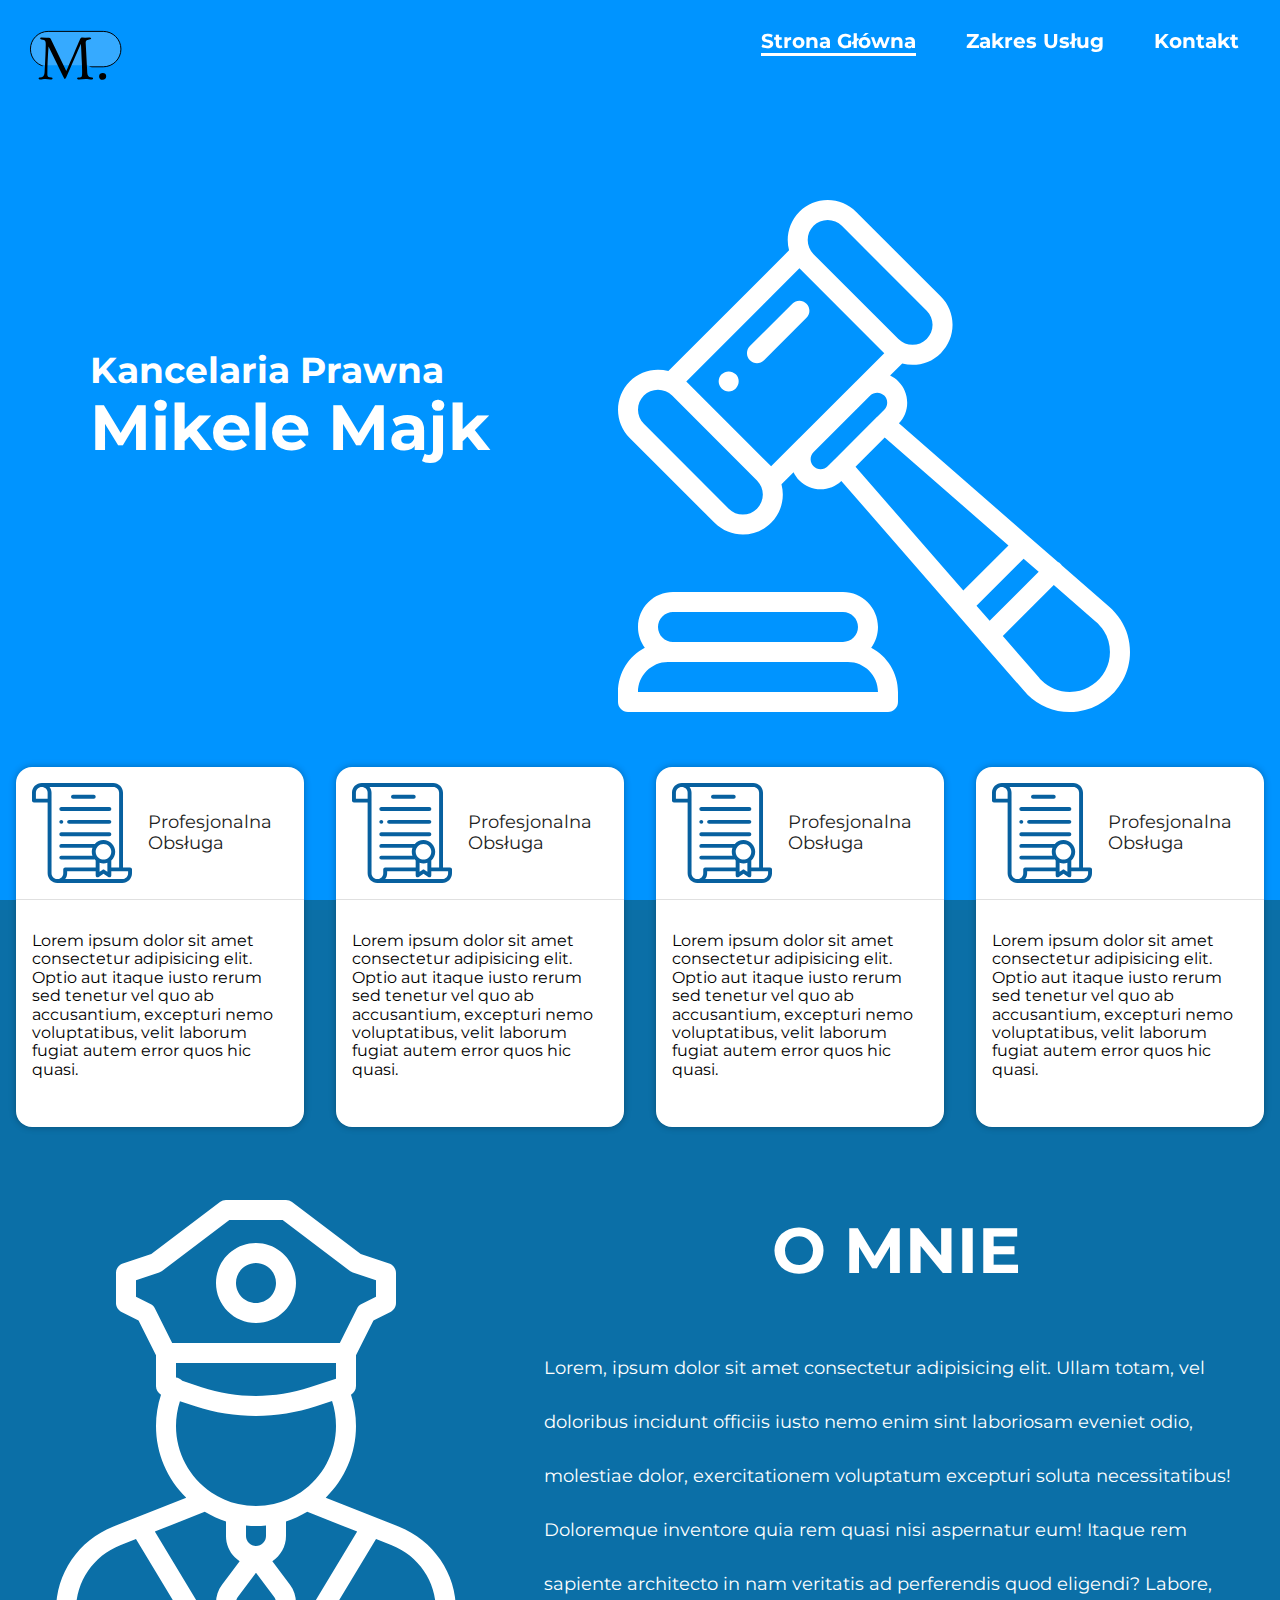
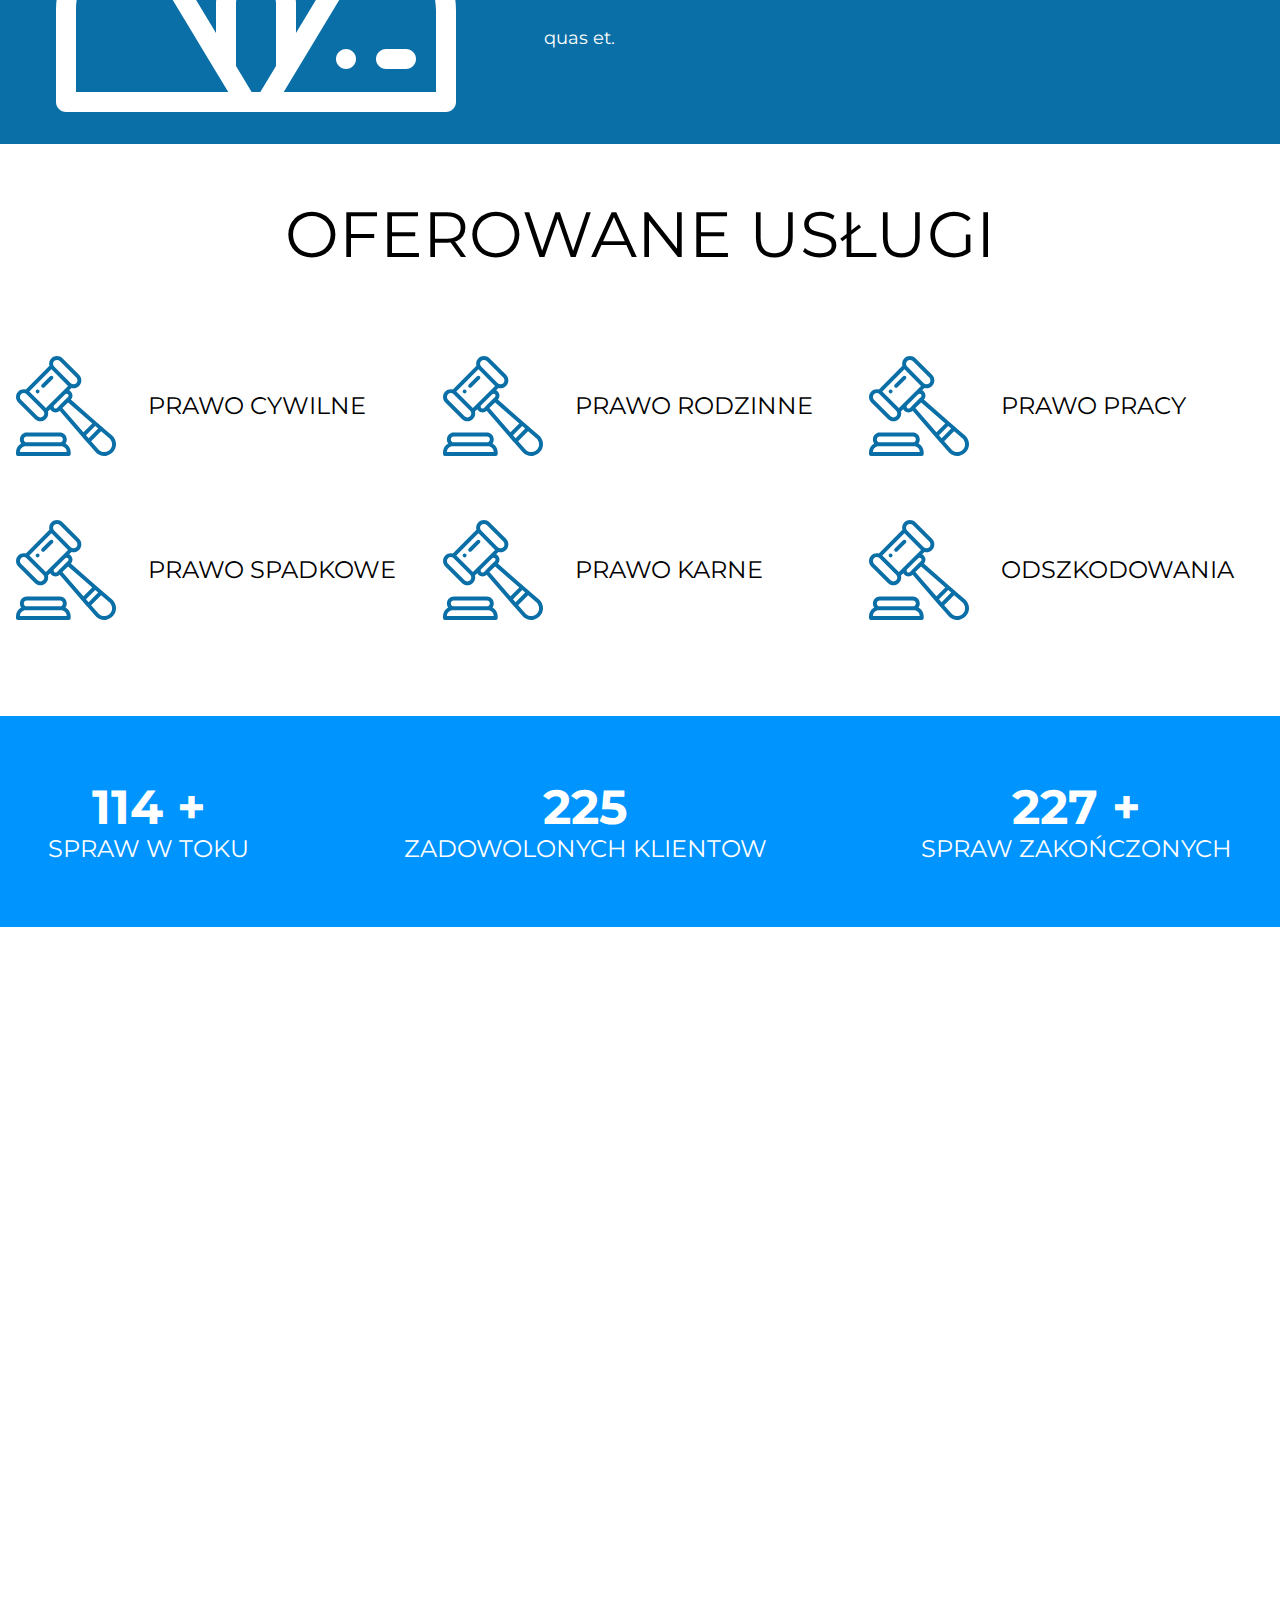
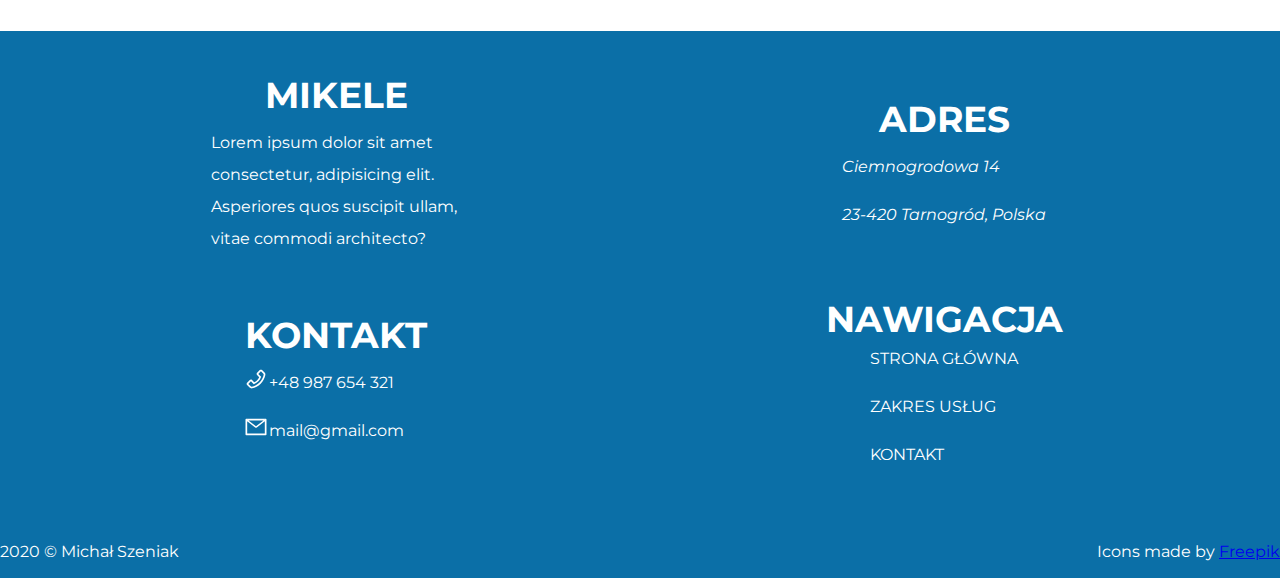
==== commit e84149fc: "Updates" ====
--- a/index.html
+++ b/index.html
@@ -1 +1 @@
-<!doctype html><html lang="pl"><head><meta charset="UTF-8"/><meta name="viewport" content="width=device-width,initial-scale=1"/><title>Mikele - Kancelaria Prawna</title><meta name="description" content="Your project description"/><meta property="og:title" content="Mikele - Kancelaria Prawna"/><meta property="og:description" content="Mikele - Kancelaria Prawna"/><meta property="og:url" content=""/><meta property="og:image" content="https://.com/wtf-gulp-starter/assets/img/cover.png"/><link href="index.1d422915.css" rel="stylesheet"></head><body><nav class="navigation"><div class="navigation__container"><div><img class="navigation__logo" src="img/Logo.f5d81671.svg" alt="logo"></div><ul class="navigation__list"><li class="navigation__list--item"><a class="navigation__link" href="">Strona Główna</a></li><li class="navigation__list--item"><a class="navigation__link" href="">Zakres Usług</a></li><li class="navigation__list--item"><a class="navigation__link" href="">Kontakt</a></li></ul></div></nav><header class="hero"><div class="hero__container"><div class="hero__text-container"><h1 class="hero__title">Kancelaria Prawna</h1><p class="hero__title-below">Mikele Majk</p></div><div class="hero__img-container"><img class="hero__img" src="img/hero.369b5336.svg" alt=""></div></div></header><main><section class="profits"><div class="profits--container-test"><div class="profits--container"><article class="profit"><div class="profit__header"><img class="profit__header--icon" src="img/contract.8378bfce.svg" alt=""><p class="profit__header--title">Profesjonalna Obsługa</p></div><p class="profit__description">Lorem ipsum dolor sit amet consectetur adipisicing elit. Optio aut itaque iusto rerum sed tenetur vel quo ab accusantium, excepturi nemo voluptatibus, velit laborum fugiat autem error quos hic quasi.</p></article><article class="profit"><div class="profit__header"><img class="profit__header--icon" src="img/contract.8378bfce.svg" alt=""><p class="profit__header--title">Profesjonalna Obsługa</p></div><p class="profit__description">Lorem ipsum dolor sit amet consectetur adipisicing elit. Optio aut itaque iusto rerum sed tenetur vel quo ab accusantium, excepturi nemo voluptatibus, velit laborum fugiat autem error quos hic quasi.</p></article><article class="profit"><div class="profit__header"><img class="profit__header--icon" src="img/contract.8378bfce.svg" alt=""><p class="profit__header--title">Profesjonalna Obsługa</p></div><p class="profit__description">Lorem ipsum dolor sit amet consectetur adipisicing elit. Optio aut itaque iusto rerum sed tenetur vel quo ab accusantium, excepturi nemo voluptatibus, velit laborum fugiat autem error quos hic quasi.</p></article><article class="profit"><div class="profit__header"><img class="profit__header--icon" src="img/contract.8378bfce.svg" alt=""><p class="profit__header--title">Profesjonalna Obsługa</p></div><p class="profit__description">Lorem ipsum dolor sit amet consectetur adipisicing elit. Optio aut itaque iusto rerum sed tenetur vel quo ab accusantium, excepturi nemo voluptatibus, velit laborum fugiat autem error quos hic quasi.</p></article></div></div></section><section class="aboutMe"><div class="aboutMe-container"><div><img class="aboutMe__img" src="img/guard.23314ca1.svg" alt=""></div><div class="aboutMe__text"><h2 class="aboutMe__text--head">O MNIE</h2><p class="aboutMe__text--paragraph">Lorem, ipsum dolor sit amet consectetur adipisicing elit. Ullam totam, vel doloribus incidunt officiis iusto nemo enim sint laboriosam eveniet odio, molestiae dolor, exercitationem voluptatum excepturi soluta necessitatibus! Doloremque inventore quia rem quasi nisi aspernatur eum! Itaque rem sapiente architecto in nam veritatis ad perferendis quod eligendi? Labore, quas et.</p></div></div></section><section class="services"><div class="sercives__container"><h2 class="sercives__header">OFEROWANE USŁUGI</h2><div class="services__grid"><article class="service"><img class="service__icon" src="img/law.0ca33d0a.svg" alt=""><p class="service__name">PRAWO CYWILNE</p></article><article class="service"><img class="service__icon" src="img/law.0ca33d0a.svg" alt=""><p class="service__name">PRAWO RODZINNE</p></article><article class="service"><img class="service__icon" src="img/law.0ca33d0a.svg" alt=""><p class="service__name">PRAWO PRACY</p></article><article class="service"><img class="service__icon" src="img/law.0ca33d0a.svg" alt=""><p class="service__name">PRAWO SPADKOWE</p></article><article class="service"><img class="service__icon" src="img/law.0ca33d0a.svg" alt=""><p class="service__name">PRAWO KARNE</p></article><article class="service"><img class="service__icon" src="img/law.0ca33d0a.svg" alt=""><p class="service__name">ODSZKODOWANIA</p></article></div></div></section><section class="statistics"><div class="statistics__container"><article class="statistic"><h2 class="statistic__stat">114 +</h2><p class="statistic__name">SPRAW W TOKU</p></article><article class="statistic"><h2 class="statistic__stat">225</h2><p class="statistic__name">ZADOWOLONYCH KLIENTOW</p></article><article class="statistic"><h2 class="statistic__stat">227 +</h2><p class="statistic__name">SPRAW ZAKOŃCZONYCH</p></article></div></section><section class="localization"><iframe class="localization__map" src="https://www.google.com/maps/embed?pb=!1m14!1m12!1m3!1d6994.084690030229!2d22.7379766647145!3d50.36207183125831!2m3!1f0!2f0!3f0!3m2!1i1024!2i768!4f13.1!5e0!3m2!1spl!2spl!4v1597950352451!5m2!1spl!2spl" frameborder="0" style="border:0" allowfullscreen="" aria-hidden="false" tabindex="0"></iframe></section></main><footer class="footer"><div class="footer__container"><div class="footer__sections"><section class="footer__section"><h2 class="footer__section--h2">MIKELE</h2><p class="footer__section--p">Lorem ipsum dolor sit amet consectetur, adipisicing elit. Asperiores quos suscipit ullam, vitae commodi architecto?</p></section><section class="footer__section"><h2 class="footer__section--h2">ADRES</h2><address><p class="footer__section--p">Ciemnogrodowa 14</p><p class="footer__section--p">23-420 Tarnogród, Polska</p></address></section><section class="footer__section"><h2 class="footer__section--h2">KONTAKT</h2><div class="footer__contact"><div class="footer__contact--phone-contaiener"><p class="footer__contact--phone footer__section--p">+48 987 654 321</p></div><div class="footer__contact--mail-contaiener"><p class="footer__contact--mail footer__section--p">mail@gmail.com</p></div></div></section><section class="footer__section"><h2 class="footer__section--h2">NAWIGACJA</h2><div class="footer__section--navigation"><a class="footer__navigation--link" href="">STRONA GŁÓWNA</a> <a class="footer__navigation--link" href="">ZAKRES USŁUG</a> <a class="footer__navigation--link" href="">KONTAKT</a></div></section></div><div class="copyright"><p class="copyright__contents">2020 © Michał Szeniak</p><p class="copyright__contents">Icons made by <a href="https://www.flaticon.com/authors/freepik" title="Freepik">Freepik</a></p></div></div></footer><script src="index.1d422915.js"></script></body></html>+<!doctype html><html lang="pl"><head><meta charset="UTF-8"/><meta name="viewport" content="width=device-width,initial-scale=1"/><title>Mikele - Kancelaria Prawna</title><meta name="description" content="Your project description"/><meta property="og:title" content="Mikele - Kancelaria Prawna"/><meta property="og:description" content="Mikele - Kancelaria Prawna"/><meta property="og:url" content=""/><meta property="og:image" content="https://.com/wtf-gulp-starter/assets/img/cover.png"/><link href="index.d0a30f2a.css" rel="stylesheet"></head><body><nav class="navigation"><div class="navigation__container"><div><img class="navigation__logo" src="img/Logo.f5d81671.svg" alt="logo"></div><ul class="navigation__list"><li class="navigation__list--item"><a class="navigation__link navigation__active" href="">Strona Główna</a></li><li class="navigation__list--item"><a class="navigation__link" href="">Zakres Usług</a></li><li class="navigation__list--item"><a class="navigation__link" href="">Kontakt</a></li></ul></div></nav><header class="hero"><div class="hero__container"><div class="hero__text-container"><h1 class="hero__title">Kancelaria Prawna</h1><p class="hero__title-below">Mikele Majk</p></div><div class="hero__img-container"><img class="hero__img" src="img/hero.369b5336.svg" alt=""></div></div></header><main><section class="profits"><div class="profits--container-test"><div class="profits--container"><article class="profit"><div class="profit__header"><img class="profit__header--icon" src="img/contract.8378bfce.svg" alt=""><p class="profit__header--title">Profesjonalna Obsługa</p></div><p class="profit__description">Lorem ipsum dolor sit amet consectetur adipisicing elit. Optio aut itaque iusto rerum sed tenetur vel quo ab accusantium, excepturi nemo voluptatibus, velit laborum fugiat autem error quos hic quasi.</p></article><article class="profit"><div class="profit__header"><img class="profit__header--icon" src="img/contract.8378bfce.svg" alt=""><p class="profit__header--title">Profesjonalna Obsługa</p></div><p class="profit__description">Lorem ipsum dolor sit amet consectetur adipisicing elit. Optio aut itaque iusto rerum sed tenetur vel quo ab accusantium, excepturi nemo voluptatibus, velit laborum fugiat autem error quos hic quasi.</p></article><article class="profit"><div class="profit__header"><img class="profit__header--icon" src="img/contract.8378bfce.svg" alt=""><p class="profit__header--title">Profesjonalna Obsługa</p></div><p class="profit__description">Lorem ipsum dolor sit amet consectetur adipisicing elit. Optio aut itaque iusto rerum sed tenetur vel quo ab accusantium, excepturi nemo voluptatibus, velit laborum fugiat autem error quos hic quasi.</p></article><article class="profit"><div class="profit__header"><img class="profit__header--icon" src="img/contract.8378bfce.svg" alt=""><p class="profit__header--title">Profesjonalna Obsługa</p></div><p class="profit__description">Lorem ipsum dolor sit amet consectetur adipisicing elit. Optio aut itaque iusto rerum sed tenetur vel quo ab accusantium, excepturi nemo voluptatibus, velit laborum fugiat autem error quos hic quasi.</p></article></div></div></section><section class="aboutMe"><div class="aboutMe-container"><div><img class="aboutMe__img" src="img/guard.23314ca1.svg" alt=""></div><div class="aboutMe__text"><h2 class="aboutMe__text--head">O MNIE</h2><p class="aboutMe__text--paragraph">Lorem, ipsum dolor sit amet consectetur adipisicing elit. Ullam totam, vel doloribus incidunt officiis iusto nemo enim sint laboriosam eveniet odio, molestiae dolor, exercitationem voluptatum excepturi soluta necessitatibus! Doloremque inventore quia rem quasi nisi aspernatur eum! Itaque rem sapiente architecto in nam veritatis ad perferendis quod eligendi? Labore, quas et.</p></div></div></section><section class="services"><div class="sercives__container"><h2 class="sercives__header">OFEROWANE USŁUGI</h2><div class="services__grid"><article class="service"><img class="service__icon" src="img/law.0ca33d0a.svg" alt=""><p class="service__name">PRAWO CYWILNE</p></article><article class="service"><img class="service__icon" src="img/law.0ca33d0a.svg" alt=""><p class="service__name">PRAWO RODZINNE</p></article><article class="service"><img class="service__icon" src="img/law.0ca33d0a.svg" alt=""><p class="service__name">PRAWO PRACY</p></article><article class="service"><img class="service__icon" src="img/law.0ca33d0a.svg" alt=""><p class="service__name">PRAWO SPADKOWE</p></article><article class="service"><img class="service__icon" src="img/law.0ca33d0a.svg" alt=""><p class="service__name">PRAWO KARNE</p></article><article class="service"><img class="service__icon" src="img/law.0ca33d0a.svg" alt=""><p class="service__name">ODSZKODOWANIA</p></article></div></div></section><section class="statistics"><div class="statistics__container"><article class="statistic"><h2 class="statistic__stat">114 +</h2><p class="statistic__name">SPRAW W TOKU</p></article><article class="statistic"><h2 class="statistic__stat">225</h2><p class="statistic__name">ZADOWOLONYCH KLIENTOW</p></article><article class="statistic"><h2 class="statistic__stat">227 +</h2><p class="statistic__name">SPRAW ZAKOŃCZONYCH</p></article></div></section><section class="localization"><iframe class="localization__map" src="https://www.google.com/maps/embed?pb=!1m14!1m12!1m3!1d6994.084690030229!2d22.7379766647145!3d50.36207183125831!2m3!1f0!2f0!3f0!3m2!1i1024!2i768!4f13.1!5e0!3m2!1spl!2spl!4v1597950352451!5m2!1spl!2spl" frameborder="0" style="border:0" allowfullscreen="" aria-hidden="false" tabindex="0"></iframe></section></main><footer class="footer"><div class="footer__container"><div class="footer__sections"><section class="footer__section"><h2 class="footer__section--h2">MIKELE</h2><p class="footer__section--p">Lorem ipsum dolor sit amet consectetur, adipisicing elit. Asperiores quos suscipit ullam, vitae commodi architecto?</p></section><section class="footer__section"><h2 class="footer__section--h2">ADRES</h2><address><p class="footer__section--p">Ciemnogrodowa 14</p><p class="footer__section--p">23-420 Tarnogród, Polska</p></address></section><section class="footer__section"><h2 class="footer__section--h2">KONTAKT</h2><div class="footer__contact"><div class="footer__contact--phone-contaiener"><p class="footer__contact--phone footer__section--p">+48 987 654 321</p></div><div class="footer__contact--mail-contaiener"><p class="footer__contact--mail footer__section--p">mail@gmail.com</p></div></div></section><section class="footer__section"><h2 class="footer__section--h2">NAWIGACJA</h2><div class="footer__section--navigation"><a class="footer__navigation--link" href="">STRONA GŁÓWNA</a> <a class="footer__navigation--link" href="">ZAKRES USŁUG</a> <a class="footer__navigation--link" href="">KONTAKT</a></div></section></div><div class="copyright"><p class="copyright__contents">2020 © Michał Szeniak</p><p class="copyright__contents">Icons made by <a href="https://www.flaticon.com/authors/freepik" title="Freepik">Freepik</a></p></div></div></footer><script src="index.d0a30f2a.js"></script></body></html>--- a/index.d0a30f2a.css
+++ b/index.d0a30f2a.css
@@ -0,0 +1,2 @@
+@import url(https://fonts.googleapis.com/css2?family=Oregano&display=swap);@import url(https://fonts.googleapis.com/css2?family=Nunito:wght@400;700&family=Oregano&display=swap);@import url(https://fonts.googleapis.com/css2?family=Montserrat:wght@300;400;700&display=swap);
+/*! normalize.css v8.0.1 | MIT License | github.com/necolas/normalize.css */html{line-height:1.15;-webkit-text-size-adjust:100%}body{margin:0}main{display:block}h1{font-size:2em;margin:.67em 0}hr{box-sizing:content-box;height:0;overflow:visible}pre{font-family:monospace,monospace;font-size:1em}a{background-color:transparent}abbr[title]{border-bottom:none;text-decoration:underline;text-decoration:underline dotted}b,strong{font-weight:bolder}code,kbd,samp{font-family:monospace,monospace;font-size:1em}small{font-size:80%}sub,sup{font-size:75%;line-height:0;position:relative;vertical-align:baseline}sub{bottom:-.25em}sup{top:-.5em}img{border-style:none}button,input,optgroup,select,textarea{font-family:inherit;font-size:100%;line-height:1.15;margin:0}button,input{overflow:visible}button,select{text-transform:none}[type=button],[type=reset],[type=submit],button{-webkit-appearance:button}[type=button]::-moz-focus-inner,[type=reset]::-moz-focus-inner,[type=submit]::-moz-focus-inner,button::-moz-focus-inner{border-style:none;padding:0}[type=button]:-moz-focusring,[type=reset]:-moz-focusring,[type=submit]:-moz-focusring,button:-moz-focusring{outline:1px dotted ButtonText}fieldset{padding:.35em .75em .625em}legend{box-sizing:border-box;color:inherit;display:table;max-width:100%;padding:0;white-space:normal}progress{vertical-align:baseline}textarea{overflow:auto}[type=checkbox],[type=radio]{box-sizing:border-box;padding:0}[type=number]::-webkit-inner-spin-button,[type=number]::-webkit-outer-spin-button{height:auto}[type=search]{-webkit-appearance:textfield;outline-offset:-2px}[type=search]::-webkit-search-decoration{-webkit-appearance:none}::-webkit-file-upload-button{-webkit-appearance:button;font:inherit}details{display:block}summary{display:list-item}[hidden],template{display:none}.hero{background:#0094ff;width:100%;min-height:100vh}.hero__container{max-width:1440px;margin-left:auto;margin-right:auto;position:relative}.hero__text-container{display:flex;flex-direction:column;justify-content:center;position:absolute;top:350px;left:90px}.hero__title{font-size:36px}.hero__title,.hero__title-below{font-weight:700;color:#fff;margin:0}.hero__title-below{font-size:64px}.hero__img-container{position:absolute;top:200px;right:150px}.hero__img{width:512px;height:512px}@media(max-width:1200px){.hero__container{display:flex;flex-direction:column;align-items:center;justify-content:center;height:100vh}.hero__text-container{position:static;padding:64px}.hero__img-container{position:static}}@media(max-width:600px){.hero__text-container{position:static;padding:16px}.hero__img-container{position:static}.hero__img{width:256px;height:256px}.hero__title{font-size:48px}.hero__title-below{font-size:24px;font-weight:400;padding-bottom:16px}}.navigation{position:fixed;left:0;height:100px;width:100vw;z-index:20}.navigation__container{top:0;max-width:1440px;margin:0 auto;display:flex;justify-content:space-between;flex-direction:row}.navigation__logo{margin:25px 0 0 25px;width:100px;height:60px}@media(max-width:750px){.navigation__logo{display:none}}.navigation__list{display:flex;flex-direction:row;margin:0;padding:0 16px}@media(max-width:750px){.navigation__list{width:100%;padding:0;justify-content:space-around}}.navigation__list--item{margin:30px 25px 0;list-style:none}@media(max-width:600px){.navigation__list--item{margin:16px 5px}}.navigation__link{color:#fff;text-decoration:none;font-size:20px;font-weight:700;font-family:Montserrat,sans-serif;transition:.3s linear}.navigation__link:hover{border-bottom:3px solid hsla(0,0%,100%,.514)}@media(max-width:450px){.navigation__link{font-size:12px}}.navigation__active{border-bottom:3px solid #fff}.navigation__scroll{background-color:rgba(73,73,73,.562);-webkit-backdrop-filter:blur(5px);backdrop-filter:blur(5px)}@media(max-width:600px){.navigation__scroll{height:50px}}.profits--container{display:grid;grid-template-columns:repeat(auto-fit,minmax(280px,1fr))}@media(min-width:1200px){.profits--container{position:absolute;top:-149px}}.profits--container-test{max-width:1300px;margin:0 auto;position:relative}.profit{z-index:10;margin:1rem;padding-bottom:16px;background-color:#fff;box-shadow:0 0 7px rgba(0,0,0,.29);border-radius:16px}.profit__header{display:flex;flex-direction:row;align-items:center;justify-content:center;border-bottom:1px solid rgba(0,0,0,.123)}.profit__header--icon{margin:1rem;max-width:100%;max-height:100%}.profit__header--title{font-size:18px;color:#212121}.profit__description{padding:1rem}.aboutMe{background-color:#0b6fa7;width:100%}.aboutMe-container{position:relative;max-width:1440px;height:100%;margin:0 auto;display:flex;flex-direction:row;justify-items:center;align-items:center}@media(min-width:1200px){.aboutMe-container{top:100px}}.aboutMe__img{margin-top:200px;padding-bottom:128px}@media(max-width:857px){.aboutMe__img{display:none}}.aboutMe__text{margin:0 2rem}.aboutMe__text--head{font-size:64px;text-align:center;color:#fff;font-weight:700}@media(max-width:450px){.aboutMe__text--head{font-size:48px}}.aboutMe__text--paragraph{font-size:18px;text-align:left;color:#fff;line-height:3em}.services__grid{display:grid;grid-template-columns:1fr 1fr 1fr;margin-bottom:64px}@media(max-width:1200px){.services__grid{grid-template-columns:1fr 1fr}}@media(max-width:800px){.services__grid{grid-template-columns:1fr;display:flex;flex-direction:column;justify-content:center;align-items:center}}.sercives__container{max-width:1300px;margin:0 auto;position:relative}.sercives__header{font-size:64px;font-weight:400;text-align:center}@media(max-width:1080px){.sercives__header{font-size:48px}}@media(max-width:700px){.sercives__header{font-size:36px}}.service{display:flex;justify-items:center;align-items:center;padding:2rem 1rem}.service__name{font-size:24px;margin-left:32px}@media(max-width:600px){.service__name{font-size:16px}}@media(max-width:500px){.service__icon{transform:scale(.7)}}.statistics{padding:32px;width:100%;background-color:#0094ff}.statistics__container{max-width:1300px;margin:0 auto;display:flex;flex-direction:row;justify-content:space-between;align-items:center}@media(max-width:800px){.statistics__container{flex-direction:column}}.statistic{text-align:center;margin:32px 16px}.statistic__stat{font-size:48px;color:#fff;text-align:center;margin:0}.statistic__name{font-size:24px;color:#fff;margin:0}.localization__map{width:100%;height:700px}.footer{color:#fff;background-color:#0b6fa7}.footer__container{max-width:1300px;margin:0 auto}.footer__sections{padding:2rem;display:grid;grid-template-columns:repeat(4,1fr);justify-content:center;align-items:center}@media(max-width:1400px){.footer__sections{grid-template-columns:repeat(2,1fr)}}@media(max-width:700px){.footer__sections{grid-template-columns:repeat(1,1fr)}}.footer__section{line-height:2em;display:flex;flex-direction:column;justify-content:center;align-items:center;padding:1rem}.footer__section--h2{font-size:36px;margin:0}@media(max-width:700px){.footer__section--h2{font-size:24px}}.footer__section--p{font-size:16px;max-width:250px}.footer__section--navigation{display:flex;flex-direction:column}.footer__navigation--link{text-decoration:none;color:#fff;margin:8px}.footer__contact--phone-contaiener{position:relative}.footer__contact--phone:before{background:url(img/phone.cc80a069.svg);position:absolute;content:"";width:25px;height:25px;top:0;right:100%}.footer__contact--mail-contaiener{position:relative}.footer__contact--mail:before{background:url(img/mail.ecff19dc.svg);position:absolute;content:"";width:25px;height:25px;top:0;right:100%}.copyright{display:flex;justify-content:space-between}@media(max-width:700px){.copyright__contents{font-size:10px;margin:8px}}html{box-sizing:border-box;font-size:16px;font-family:Montserrat,sans-serif;margin:0;padding:0}*,:after,:before{box-sizing:inherit}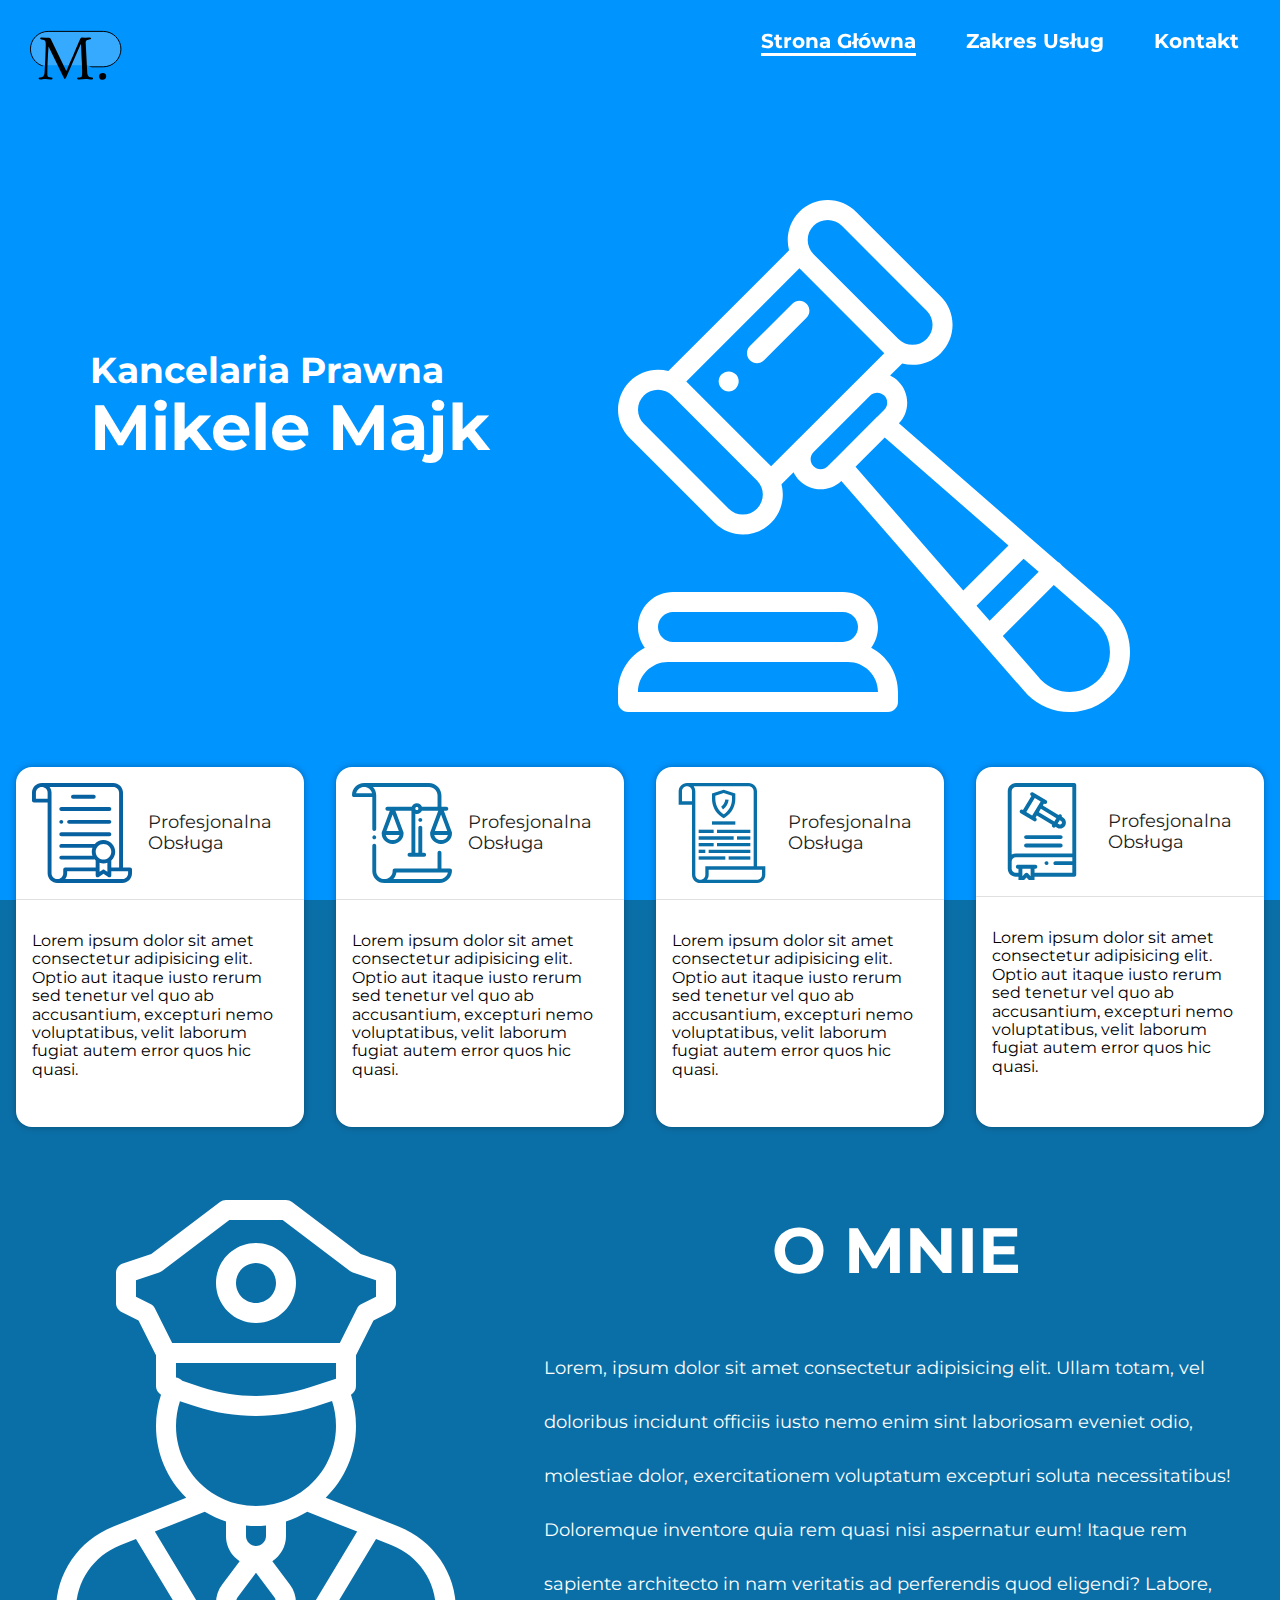
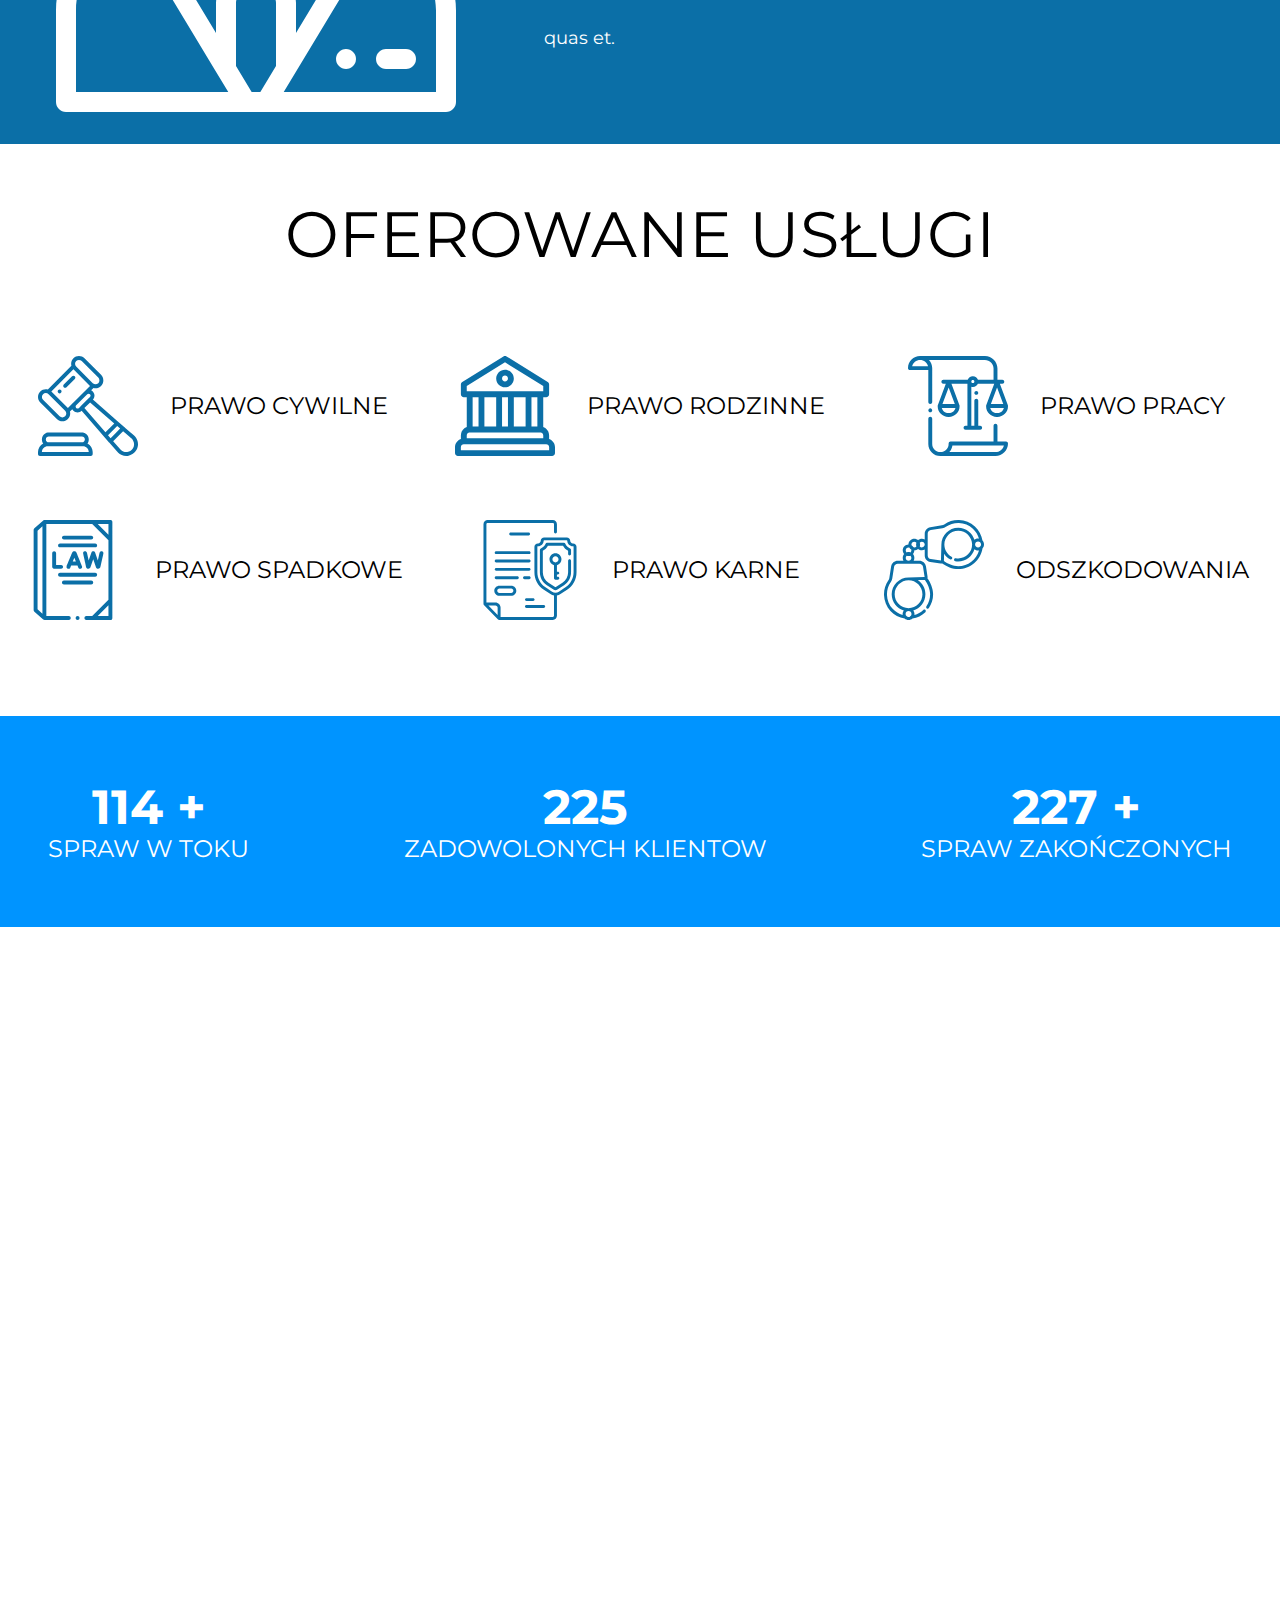
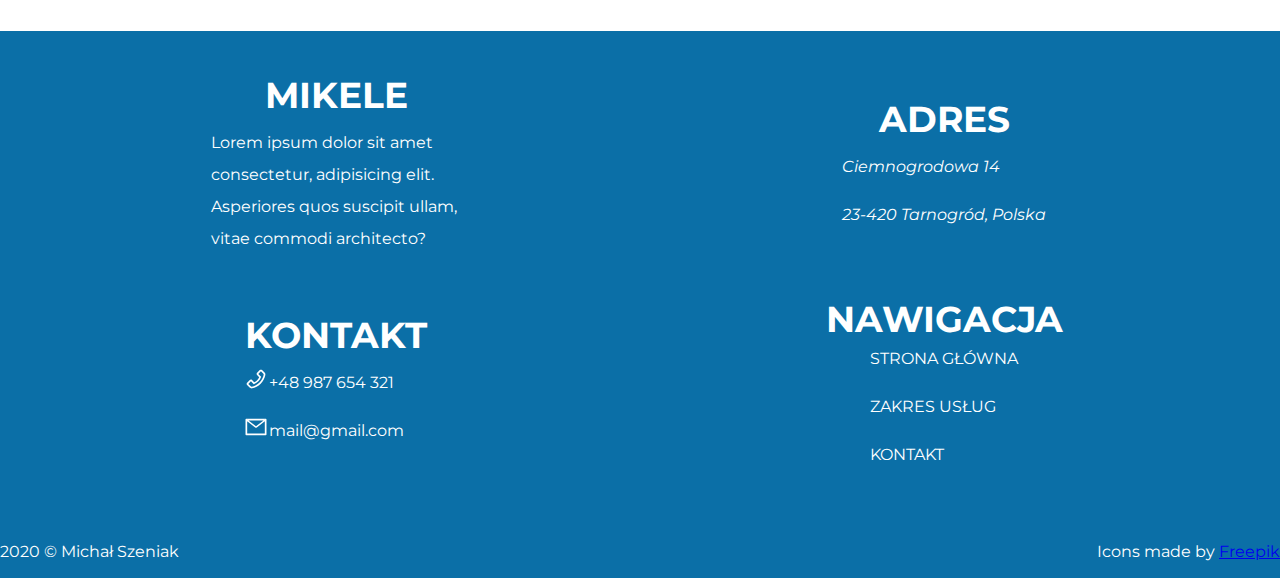
==== commit 1e53d9c4: "Updates" ====
--- a/index.html
+++ b/index.html
@@ -1 +1 @@
-<!doctype html><html lang="pl"><head><meta charset="UTF-8"/><meta name="viewport" content="width=device-width,initial-scale=1"/><title>Mikele - Kancelaria Prawna</title><meta name="description" content="Your project description"/><meta property="og:title" content="Mikele - Kancelaria Prawna"/><meta property="og:description" content="Mikele - Kancelaria Prawna"/><meta property="og:url" content=""/><meta property="og:image" content="https://.com/wtf-gulp-starter/assets/img/cover.png"/><link href="index.d0a30f2a.css" rel="stylesheet"></head><body><nav class="navigation"><div class="navigation__container"><div><img class="navigation__logo" src="img/Logo.f5d81671.svg" alt="logo"></div><ul class="navigation__list"><li class="navigation__list--item"><a class="navigation__link navigation__active" href="">Strona Główna</a></li><li class="navigation__list--item"><a class="navigation__link" href="">Zakres Usług</a></li><li class="navigation__list--item"><a class="navigation__link" href="">Kontakt</a></li></ul></div></nav><header class="hero"><div class="hero__container"><div class="hero__text-container"><h1 class="hero__title">Kancelaria Prawna</h1><p class="hero__title-below">Mikele Majk</p></div><div class="hero__img-container"><img class="hero__img" src="img/hero.369b5336.svg" alt=""></div></div></header><main><section class="profits"><div class="profits--container-test"><div class="profits--container"><article class="profit"><div class="profit__header"><img class="profit__header--icon" src="img/contract.8378bfce.svg" alt=""><p class="profit__header--title">Profesjonalna Obsługa</p></div><p class="profit__description">Lorem ipsum dolor sit amet consectetur adipisicing elit. Optio aut itaque iusto rerum sed tenetur vel quo ab accusantium, excepturi nemo voluptatibus, velit laborum fugiat autem error quos hic quasi.</p></article><article class="profit"><div class="profit__header"><img class="profit__header--icon" src="img/contract.8378bfce.svg" alt=""><p class="profit__header--title">Profesjonalna Obsługa</p></div><p class="profit__description">Lorem ipsum dolor sit amet consectetur adipisicing elit. Optio aut itaque iusto rerum sed tenetur vel quo ab accusantium, excepturi nemo voluptatibus, velit laborum fugiat autem error quos hic quasi.</p></article><article class="profit"><div class="profit__header"><img class="profit__header--icon" src="img/contract.8378bfce.svg" alt=""><p class="profit__header--title">Profesjonalna Obsługa</p></div><p class="profit__description">Lorem ipsum dolor sit amet consectetur adipisicing elit. Optio aut itaque iusto rerum sed tenetur vel quo ab accusantium, excepturi nemo voluptatibus, velit laborum fugiat autem error quos hic quasi.</p></article><article class="profit"><div class="profit__header"><img class="profit__header--icon" src="img/contract.8378bfce.svg" alt=""><p class="profit__header--title">Profesjonalna Obsługa</p></div><p class="profit__description">Lorem ipsum dolor sit amet consectetur adipisicing elit. Optio aut itaque iusto rerum sed tenetur vel quo ab accusantium, excepturi nemo voluptatibus, velit laborum fugiat autem error quos hic quasi.</p></article></div></div></section><section class="aboutMe"><div class="aboutMe-container"><div><img class="aboutMe__img" src="img/guard.23314ca1.svg" alt=""></div><div class="aboutMe__text"><h2 class="aboutMe__text--head">O MNIE</h2><p class="aboutMe__text--paragraph">Lorem, ipsum dolor sit amet consectetur adipisicing elit. Ullam totam, vel doloribus incidunt officiis iusto nemo enim sint laboriosam eveniet odio, molestiae dolor, exercitationem voluptatum excepturi soluta necessitatibus! Doloremque inventore quia rem quasi nisi aspernatur eum! Itaque rem sapiente architecto in nam veritatis ad perferendis quod eligendi? Labore, quas et.</p></div></div></section><section class="services"><div class="sercives__container"><h2 class="sercives__header">OFEROWANE USŁUGI</h2><div class="services__grid"><article class="service"><img class="service__icon" src="img/law.0ca33d0a.svg" alt=""><p class="service__name">PRAWO CYWILNE</p></article><article class="service"><img class="service__icon" src="img/law.0ca33d0a.svg" alt=""><p class="service__name">PRAWO RODZINNE</p></article><article class="service"><img class="service__icon" src="img/law.0ca33d0a.svg" alt=""><p class="service__name">PRAWO PRACY</p></article><article class="service"><img class="service__icon" src="img/law.0ca33d0a.svg" alt=""><p class="service__name">PRAWO SPADKOWE</p></article><article class="service"><img class="service__icon" src="img/law.0ca33d0a.svg" alt=""><p class="service__name">PRAWO KARNE</p></article><article class="service"><img class="service__icon" src="img/law.0ca33d0a.svg" alt=""><p class="service__name">ODSZKODOWANIA</p></article></div></div></section><section class="statistics"><div class="statistics__container"><article class="statistic"><h2 class="statistic__stat">114 +</h2><p class="statistic__name">SPRAW W TOKU</p></article><article class="statistic"><h2 class="statistic__stat">225</h2><p class="statistic__name">ZADOWOLONYCH KLIENTOW</p></article><article class="statistic"><h2 class="statistic__stat">227 +</h2><p class="statistic__name">SPRAW ZAKOŃCZONYCH</p></article></div></section><section class="localization"><iframe class="localization__map" src="https://www.google.com/maps/embed?pb=!1m14!1m12!1m3!1d6994.084690030229!2d22.7379766647145!3d50.36207183125831!2m3!1f0!2f0!3f0!3m2!1i1024!2i768!4f13.1!5e0!3m2!1spl!2spl!4v1597950352451!5m2!1spl!2spl" frameborder="0" style="border:0" allowfullscreen="" aria-hidden="false" tabindex="0"></iframe></section></main><footer class="footer"><div class="footer__container"><div class="footer__sections"><section class="footer__section"><h2 class="footer__section--h2">MIKELE</h2><p class="footer__section--p">Lorem ipsum dolor sit amet consectetur, adipisicing elit. Asperiores quos suscipit ullam, vitae commodi architecto?</p></section><section class="footer__section"><h2 class="footer__section--h2">ADRES</h2><address><p class="footer__section--p">Ciemnogrodowa 14</p><p class="footer__section--p">23-420 Tarnogród, Polska</p></address></section><section class="footer__section"><h2 class="footer__section--h2">KONTAKT</h2><div class="footer__contact"><div class="footer__contact--phone-contaiener"><p class="footer__contact--phone footer__section--p">+48 987 654 321</p></div><div class="footer__contact--mail-contaiener"><p class="footer__contact--mail footer__section--p">mail@gmail.com</p></div></div></section><section class="footer__section"><h2 class="footer__section--h2">NAWIGACJA</h2><div class="footer__section--navigation"><a class="footer__navigation--link" href="">STRONA GŁÓWNA</a> <a class="footer__navigation--link" href="">ZAKRES USŁUG</a> <a class="footer__navigation--link" href="">KONTAKT</a></div></section></div><div class="copyright"><p class="copyright__contents">2020 © Michał Szeniak</p><p class="copyright__contents">Icons made by <a href="https://www.flaticon.com/authors/freepik" title="Freepik">Freepik</a></p></div></div></footer><script src="index.d0a30f2a.js"></script></body></html>+<!doctype html><html lang="pl"><head><meta charset="UTF-8"/><meta name="viewport" content="width=device-width,initial-scale=1"/><title>Mikele - Kancelaria Prawna</title><meta name="description" content="Your project description"/><meta property="og:title" content="Mikele - Kancelaria Prawna"/><meta property="og:description" content="Mikele - Kancelaria Prawna"/><meta property="og:url" content=""/><meta property="og:image" content="https://.com/wtf-gulp-starter/assets/img/cover.png"/><link href="index.5b450423.css" rel="stylesheet"></head><body><nav class="navigation"><div class="navigation__container"><div><img class="navigation__logo" src="img/Logo.f5d81671.svg" alt="logo"></div><ul class="navigation__list"><li class="navigation__list--item"><a class="navigation__link navigation__active" href="#hero">Strona Główna</a></li><li class="navigation__list--item"><a class="navigation__link" href="#services">Zakres Usług</a></li><li class="navigation__list--item"><a class="navigation__link" href="#contact">Kontakt</a></li></ul></div></nav><header class="hero" id="hero"><div class="hero__container"><div class="hero__text-container"><h1 class="hero__title">Kancelaria Prawna</h1><p class="hero__title-below">Mikele Majk</p></div><div class="hero__img-container"><img class="hero__img" src="img/hero.369b5336.svg" alt=""></div></div></header><main><section class="profits"><div class="profits--container-test"><div class="profits--container"><article class="profit"><div class="profit__header"><img class="profit__header--icon" src="img/contract.8378bfce.svg" alt=""><p class="profit__header--title">Profesjonalna Obsługa</p></div><p class="profit__description">Lorem ipsum dolor sit amet consectetur adipisicing elit. Optio aut itaque iusto rerum sed tenetur vel quo ab accusantium, excepturi nemo voluptatibus, velit laborum fugiat autem error quos hic quasi.</p></article><article class="profit"><div class="profit__header"><img class="profit__header--icon" src="img/profit2.f10c83b3.svg" alt=""><p class="profit__header--title">Profesjonalna Obsługa</p></div><p class="profit__description">Lorem ipsum dolor sit amet consectetur adipisicing elit. Optio aut itaque iusto rerum sed tenetur vel quo ab accusantium, excepturi nemo voluptatibus, velit laborum fugiat autem error quos hic quasi.</p></article><article class="profit"><div class="profit__header"><img class="profit__header--icon" src="img/profit3.0d3f29d4.svg" alt=""><p class="profit__header--title">Profesjonalna Obsługa</p></div><p class="profit__description">Lorem ipsum dolor sit amet consectetur adipisicing elit. Optio aut itaque iusto rerum sed tenetur vel quo ab accusantium, excepturi nemo voluptatibus, velit laborum fugiat autem error quos hic quasi.</p></article><article class="profit"><div class="profit__header"><img class="profit__header--icon" src="img/profit4.c449a7c1.svg" alt=""><p class="profit__header--title">Profesjonalna Obsługa</p></div><p class="profit__description">Lorem ipsum dolor sit amet consectetur adipisicing elit. Optio aut itaque iusto rerum sed tenetur vel quo ab accusantium, excepturi nemo voluptatibus, velit laborum fugiat autem error quos hic quasi.</p></article></div></div></section><section class="aboutMe"><div class="aboutMe-container"><div><img class="aboutMe__img" src="img/guard.23314ca1.svg" alt=""></div><div class="aboutMe__text"><h2 class="aboutMe__text--head">O MNIE</h2><p class="aboutMe__text--paragraph">Lorem, ipsum dolor sit amet consectetur adipisicing elit. Ullam totam, vel doloribus incidunt officiis iusto nemo enim sint laboriosam eveniet odio, molestiae dolor, exercitationem voluptatum excepturi soluta necessitatibus! Doloremque inventore quia rem quasi nisi aspernatur eum! Itaque rem sapiente architecto in nam veritatis ad perferendis quod eligendi? Labore, quas et.</p></div></div></section><section class="services" id="services"><div class="sercives__container"><h2 class="sercives__header">OFEROWANE USŁUGI</h2><div class="services__grid"><article class="service"><img class="service__icon" src="img/law.0ca33d0a.svg" alt=""><p class="service__name">PRAWO CYWILNE</p></article><article class="service"><img class="service__icon" src="img/services2.cbd99af6.svg" alt=""><p class="service__name">PRAWO RODZINNE</p></article><article class="service"><img class="service__icon" src="img/services3.b1bd85ba.svg" alt=""><p class="service__name">PRAWO PRACY</p></article><article class="service"><img class="service__icon" src="img/services4.c6ff725b.svg" alt=""><p class="service__name">PRAWO SPADKOWE</p></article><article class="service"><img class="service__icon" src="img/services5.ec236348.svg" alt=""><p class="service__name">PRAWO KARNE</p></article><article class="service"><img class="service__icon" src="img/services6.36470efb.svg" alt=""><p class="service__name">ODSZKODOWANIA</p></article></div></div></section><section class="statistics"><div class="statistics__container"><article class="statistic"><h2 class="statistic__stat">114 +</h2><p class="statistic__name">SPRAW W TOKU</p></article><article class="statistic"><h2 class="statistic__stat">225</h2><p class="statistic__name">ZADOWOLONYCH KLIENTOW</p></article><article class="statistic"><h2 class="statistic__stat">227 +</h2><p class="statistic__name">SPRAW ZAKOŃCZONYCH</p></article></div></section><section class="localization"><iframe class="localization__map" src="https://www.google.com/maps/embed?pb=!1m14!1m12!1m3!1d6994.084690030229!2d22.7379766647145!3d50.36207183125831!2m3!1f0!2f0!3f0!3m2!1i1024!2i768!4f13.1!5e0!3m2!1spl!2spl!4v1597950352451!5m2!1spl!2spl" frameborder="0" style="border:0" allowfullscreen="" aria-hidden="false" tabindex="0"></iframe></section></main><footer class="footer"><div class="footer__container"><div class="footer__sections"><section class="footer__section"><h2 class="footer__section--h2">MIKELE</h2><p class="footer__section--p">Lorem ipsum dolor sit amet consectetur, adipisicing elit. Asperiores quos suscipit ullam, vitae commodi architecto?</p></section><section class="footer__section"><h2 class="footer__section--h2">ADRES</h2><address><p class="footer__section--p">Ciemnogrodowa 14</p><p class="footer__section--p">23-420 Tarnogród, Polska</p></address></section><section class="footer__section" id="contact"><h2 class="footer__section--h2">KONTAKT</h2><div class="footer__contact"><div class="footer__contact--phone-contaiener"><p class="footer__contact--phone footer__section--p">+48 987 654 321</p></div><div class="footer__contact--mail-contaiener"><p class="footer__contact--mail footer__section--p">mail@gmail.com</p></div></div></section><section class="footer__section"><h2 class="footer__section--h2">NAWIGACJA</h2><div class="footer__section--navigation"><a class="footer__navigation--link" href="">STRONA GŁÓWNA</a> <a class="footer__navigation--link" href="">ZAKRES USŁUG</a> <a class="footer__navigation--link" href="">KONTAKT</a></div></section></div><div class="copyright"><p class="copyright__contents">2020 © Michał Szeniak</p><p class="copyright__contents">Icons made by <a href="https://www.flaticon.com/authors/freepik" title="Freepik">Freepik</a></p></div></div></footer><script src="index.5b450423.js"></script></body></html>--- a/index.5b450423.css
+++ b/index.5b450423.css
@@ -0,0 +1,2 @@
+@import url(https://fonts.googleapis.com/css2?family=Oregano&display=swap);@import url(https://fonts.googleapis.com/css2?family=Nunito:wght@400;700&family=Oregano&display=swap);@import url(https://fonts.googleapis.com/css2?family=Montserrat:wght@300;400;700&display=swap);
+/*! normalize.css v8.0.1 | MIT License | github.com/necolas/normalize.css */html{line-height:1.15;-webkit-text-size-adjust:100%}body{margin:0}main{display:block}h1{font-size:2em;margin:.67em 0}hr{box-sizing:content-box;height:0;overflow:visible}pre{font-family:monospace,monospace;font-size:1em}a{background-color:transparent}abbr[title]{border-bottom:none;text-decoration:underline;text-decoration:underline dotted}b,strong{font-weight:bolder}code,kbd,samp{font-family:monospace,monospace;font-size:1em}small{font-size:80%}sub,sup{font-size:75%;line-height:0;position:relative;vertical-align:baseline}sub{bottom:-.25em}sup{top:-.5em}img{border-style:none}button,input,optgroup,select,textarea{font-family:inherit;font-size:100%;line-height:1.15;margin:0}button,input{overflow:visible}button,select{text-transform:none}[type=button],[type=reset],[type=submit],button{-webkit-appearance:button}[type=button]::-moz-focus-inner,[type=reset]::-moz-focus-inner,[type=submit]::-moz-focus-inner,button::-moz-focus-inner{border-style:none;padding:0}[type=button]:-moz-focusring,[type=reset]:-moz-focusring,[type=submit]:-moz-focusring,button:-moz-focusring{outline:1px dotted ButtonText}fieldset{padding:.35em .75em .625em}legend{box-sizing:border-box;color:inherit;display:table;max-width:100%;padding:0;white-space:normal}progress{vertical-align:baseline}textarea{overflow:auto}[type=checkbox],[type=radio]{box-sizing:border-box;padding:0}[type=number]::-webkit-inner-spin-button,[type=number]::-webkit-outer-spin-button{height:auto}[type=search]{-webkit-appearance:textfield;outline-offset:-2px}[type=search]::-webkit-search-decoration{-webkit-appearance:none}::-webkit-file-upload-button{-webkit-appearance:button;font:inherit}details{display:block}summary{display:list-item}[hidden],template{display:none}.hero{background:#0094ff;width:100%;min-height:100vh}.hero__container{max-width:1440px;margin-left:auto;margin-right:auto;position:relative}.hero__text-container{display:flex;flex-direction:column;justify-content:center;position:absolute;top:350px;left:90px}.hero__title{font-size:36px}.hero__title,.hero__title-below{font-weight:700;color:#fff;margin:0}.hero__title-below{font-size:64px}.hero__img-container{position:absolute;top:200px;right:150px}.hero__img{width:512px;height:512px}@media(max-width:1200px){.hero__container{display:flex;flex-direction:column;align-items:center;justify-content:center;height:100vh}.hero__text-container{position:static;padding:64px}.hero__img-container{position:static}}@media(max-width:600px){.hero__text-container{position:static;padding:16px}.hero__img-container{position:static}.hero__img{width:256px;height:256px}.hero__title{font-size:48px}.hero__title-below{font-size:24px;font-weight:400;padding-bottom:16px}}.navigation{position:fixed;left:0;height:100px;width:100vw;z-index:20;transition:.5s ease-in-out}.navigation__scroll{background-color:rgba(73,73,73,.897)}@media(max-width:600px){.navigation__scroll{height:50px}}.navigation__container{top:0;max-width:1440px;margin:0 auto;display:flex;justify-content:space-between;flex-direction:row}.navigation__logo{margin:25px 0 0 25px;width:100px;height:60px}@media(max-width:750px){.navigation__logo{display:none}}.navigation__list{display:flex;flex-direction:row;margin:0;padding:0 16px}@media(max-width:750px){.navigation__list{width:100%;padding:0;justify-content:space-around}}.navigation__list--item{margin:30px 25px 0;list-style:none}@media(max-width:600px){.navigation__list--item{margin:16px 5px}}.navigation__link{color:#fff;text-decoration:none;font-size:20px;font-weight:700;font-family:Montserrat,sans-serif;transition:.3s linear}.navigation__link:hover{border-bottom:3px solid hsla(0,0%,100%,.514)}@media(max-width:450px){.navigation__link{font-size:12px}}.navigation__active{border-bottom:3px solid #fff}.profits--container{display:grid;grid-template-columns:repeat(4,1fr)}@media(max-width:1200px){.profits--container{grid-template-columns:repeat(2,1fr)}}@media(max-width:700px){.profits--container{grid-template-columns:1fr}}@media(min-width:1200px){.profits--container{position:absolute;top:-149px}}.profits--container-test{max-width:1300px;margin:0 auto;position:relative}.profit{z-index:10;margin:1rem;padding-bottom:16px;background-color:#fff;box-shadow:0 0 7px rgba(0,0,0,.29);border-radius:16px}.profit__header{display:flex;flex-direction:row;align-items:center;justify-content:center;border-bottom:1px solid rgba(0,0,0,.123)}.profit__header--icon{margin:1rem;max-width:100%;max-height:100%}.profit__header--title{font-size:18px;color:#212121}.profit__description{padding:1rem}.aboutMe{background-color:#0b6fa7;width:100%}.aboutMe-container{position:relative;max-width:1440px;height:100%;margin:0 auto;display:flex;flex-direction:row;justify-items:center;align-items:center}@media(min-width:1200px){.aboutMe-container{top:100px}}.aboutMe__img{margin-top:200px;padding-bottom:128px}@media(max-width:857px){.aboutMe__img{display:none}}.aboutMe__text{margin:0 2rem}.aboutMe__text--head{font-size:64px;text-align:center;color:#fff;font-weight:700}@media(max-width:450px){.aboutMe__text--head{font-size:48px}}.aboutMe__text--paragraph{font-size:18px;text-align:left;color:#fff;line-height:3em}.services__grid{display:grid;grid-template-columns:1fr 1fr 1fr;margin-bottom:64px}@media(max-width:1200px){.services__grid{grid-template-columns:1fr 1fr}}@media(max-width:800px){.services__grid{grid-template-columns:1fr;display:flex;flex-direction:column;justify-content:center;align-items:center}}.sercives__container{max-width:1300px;margin:0 auto;position:relative}.sercives__header{font-size:64px;font-weight:400;text-align:center}@media(max-width:1080px){.sercives__header{font-size:48px}}@media(max-width:700px){.sercives__header{font-size:36px}}.service{display:flex;justify-items:center;align-items:center;padding:2rem 1rem;justify-self:center}.service__name{font-size:24px;margin-left:32px}@media(max-width:600px){.service__name{font-size:16px}}@media(max-width:500px){.service__icon{transform:scale(.7)}}.statistics{padding:32px;width:100%;background-color:#0094ff}.statistics__container{max-width:1300px;margin:0 auto;display:flex;flex-direction:row;justify-content:space-between;align-items:center}@media(max-width:800px){.statistics__container{flex-direction:column}}.statistic{text-align:center;margin:32px 16px}.statistic__stat{font-size:48px;color:#fff;text-align:center;margin:0}.statistic__name{font-size:24px;color:#fff;margin:0}.localization__map{width:100%;height:700px}.footer{color:#fff;background-color:#0b6fa7}.footer__container{max-width:1300px;margin:0 auto}.footer__sections{padding:2rem;display:grid;grid-template-columns:repeat(4,1fr);justify-content:center;align-items:center}@media(max-width:1400px){.footer__sections{grid-template-columns:repeat(2,1fr)}}@media(max-width:700px){.footer__sections{grid-template-columns:repeat(1,1fr)}}.footer__section{line-height:2em;display:flex;flex-direction:column;justify-content:center;align-items:center;padding:1rem}.footer__section--h2{font-size:36px;margin:0}@media(max-width:700px){.footer__section--h2{font-size:24px}}.footer__section--p{font-size:16px;max-width:250px}.footer__section--navigation{display:flex;flex-direction:column}.footer__navigation--link{text-decoration:none;color:#fff;margin:8px}.footer__contact--phone-contaiener{position:relative}.footer__contact--phone:before{background:url(img/phone.cc80a069.svg);position:absolute;content:"";width:25px;height:25px;top:0;right:100%}.footer__contact--mail-contaiener{position:relative}.footer__contact--mail:before{background:url(img/mail.ecff19dc.svg);position:absolute;content:"";width:25px;height:25px;top:0;right:100%}.copyright{display:flex;justify-content:space-between}@media(max-width:700px){.copyright__contents{font-size:10px;margin:8px}}html{box-sizing:border-box;font-size:16px;font-family:Montserrat,sans-serif;margin:0;padding:0;scroll-behavior:smooth}*,:after,:before{box-sizing:inherit}